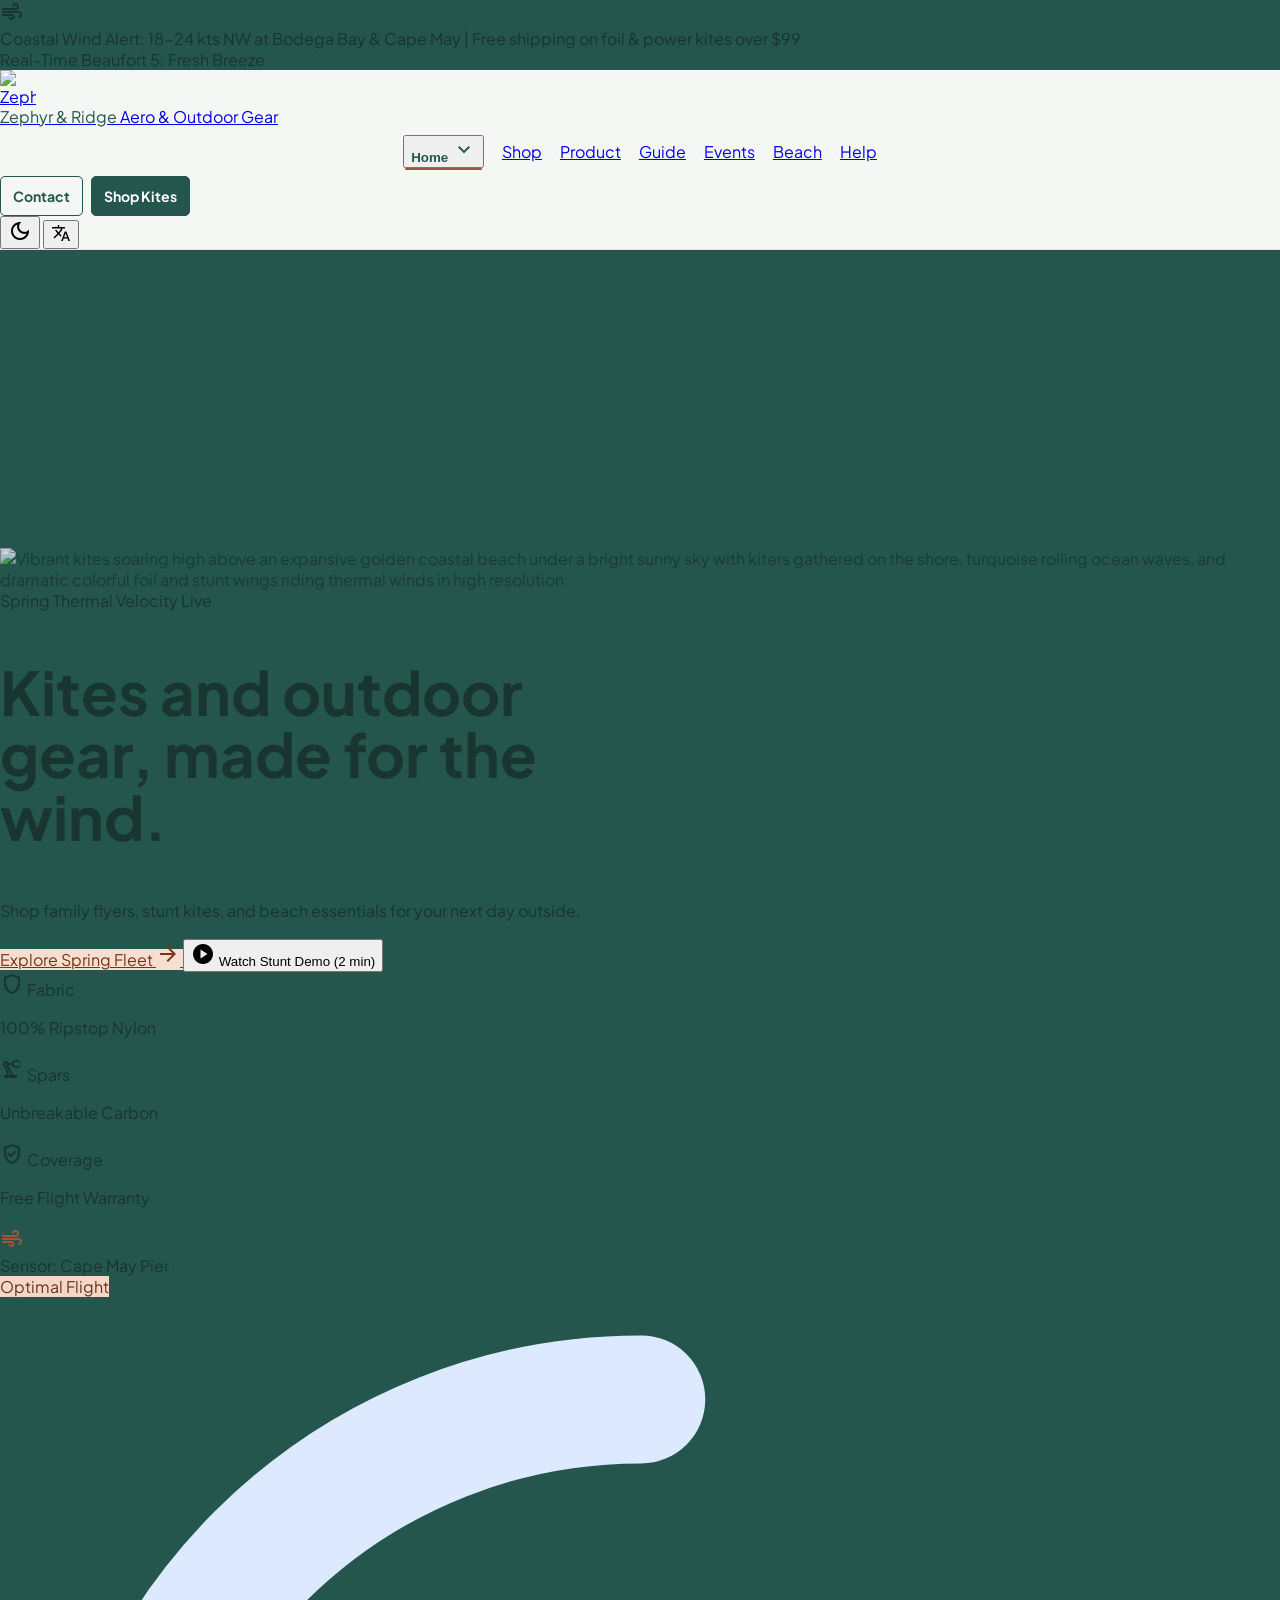
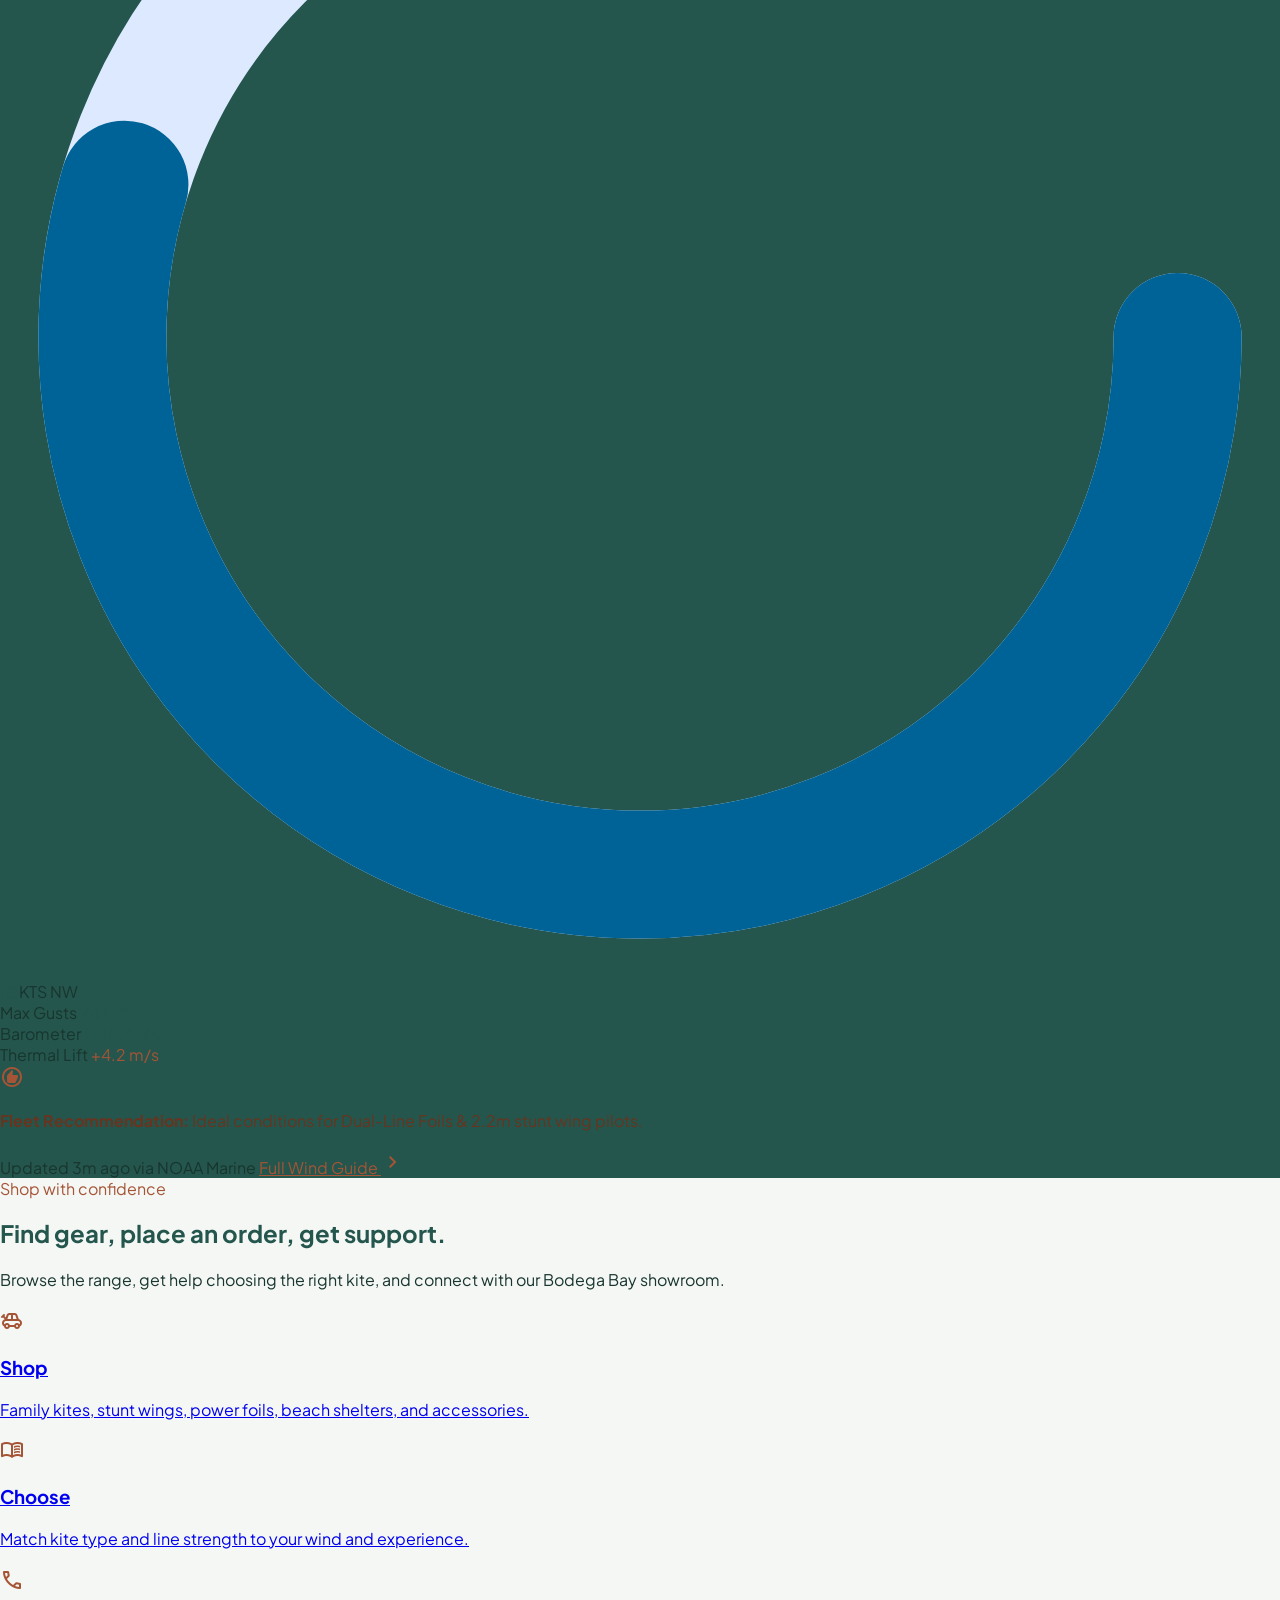
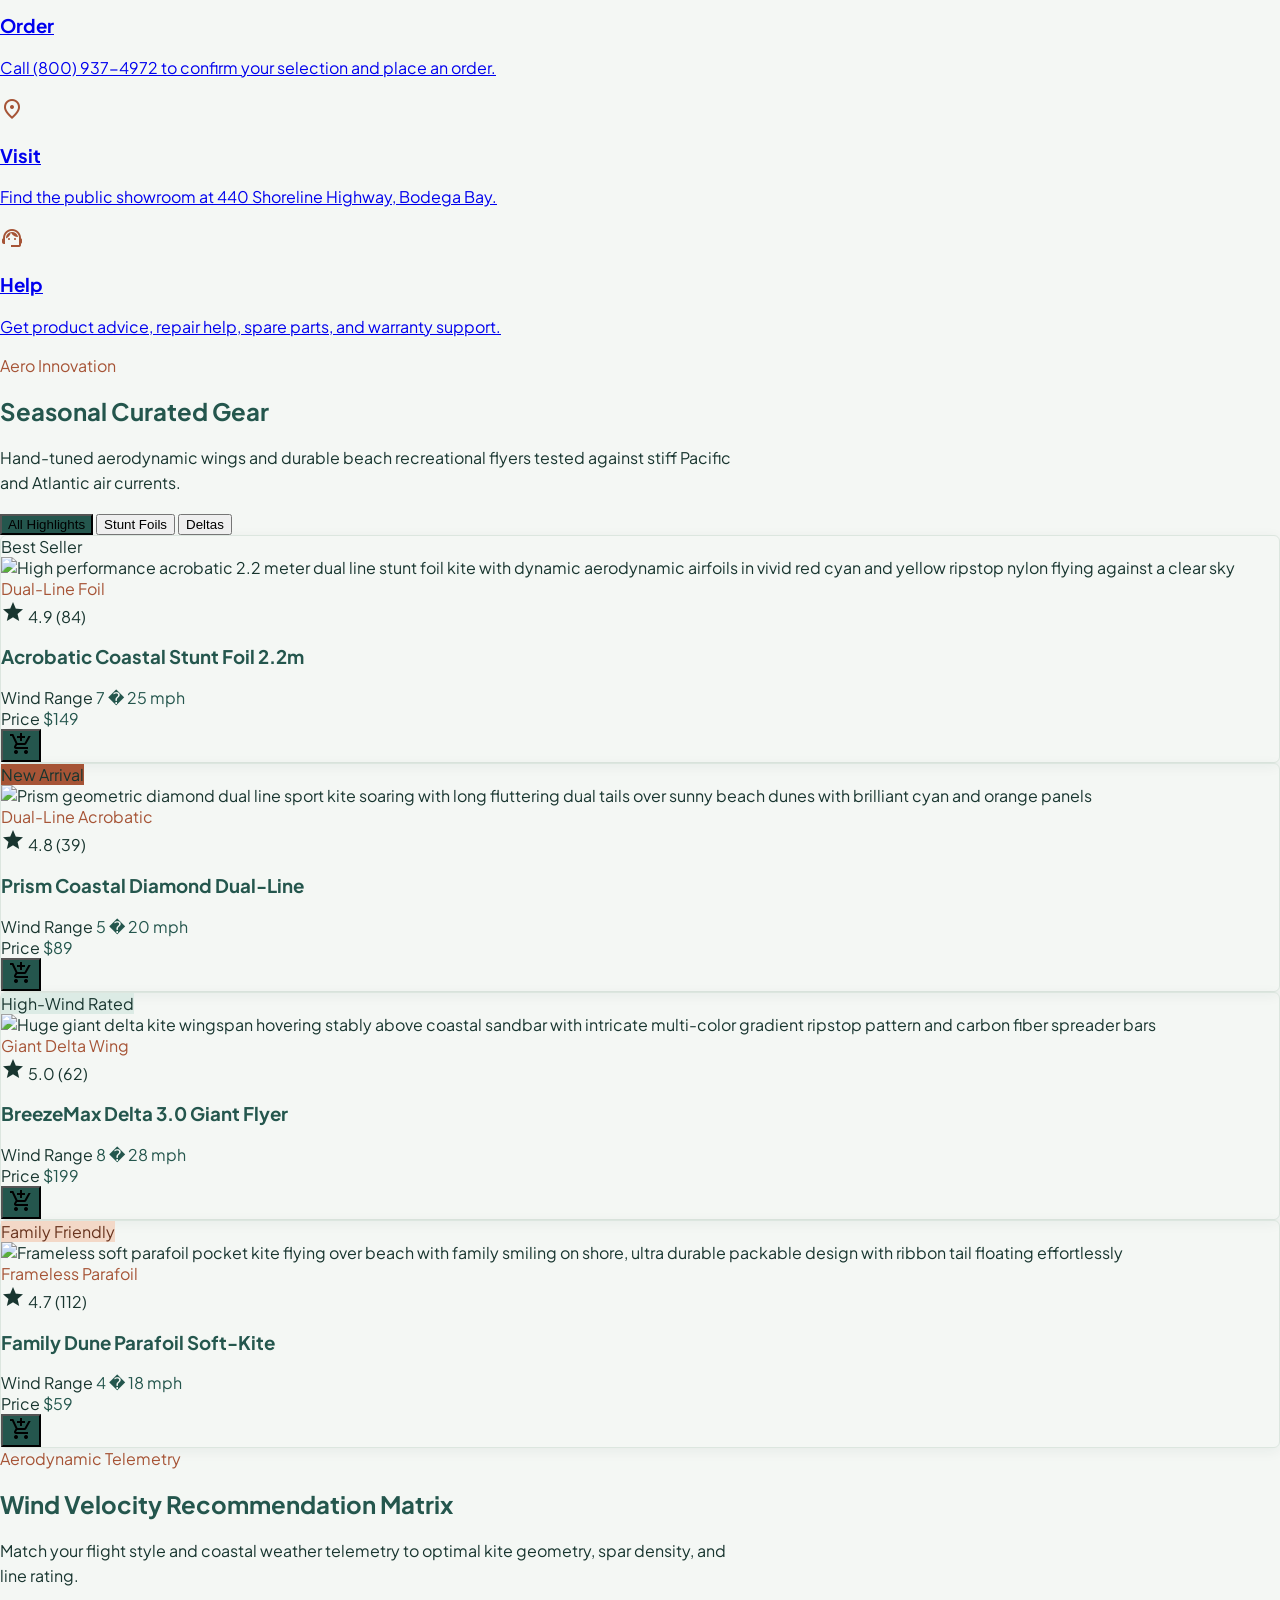
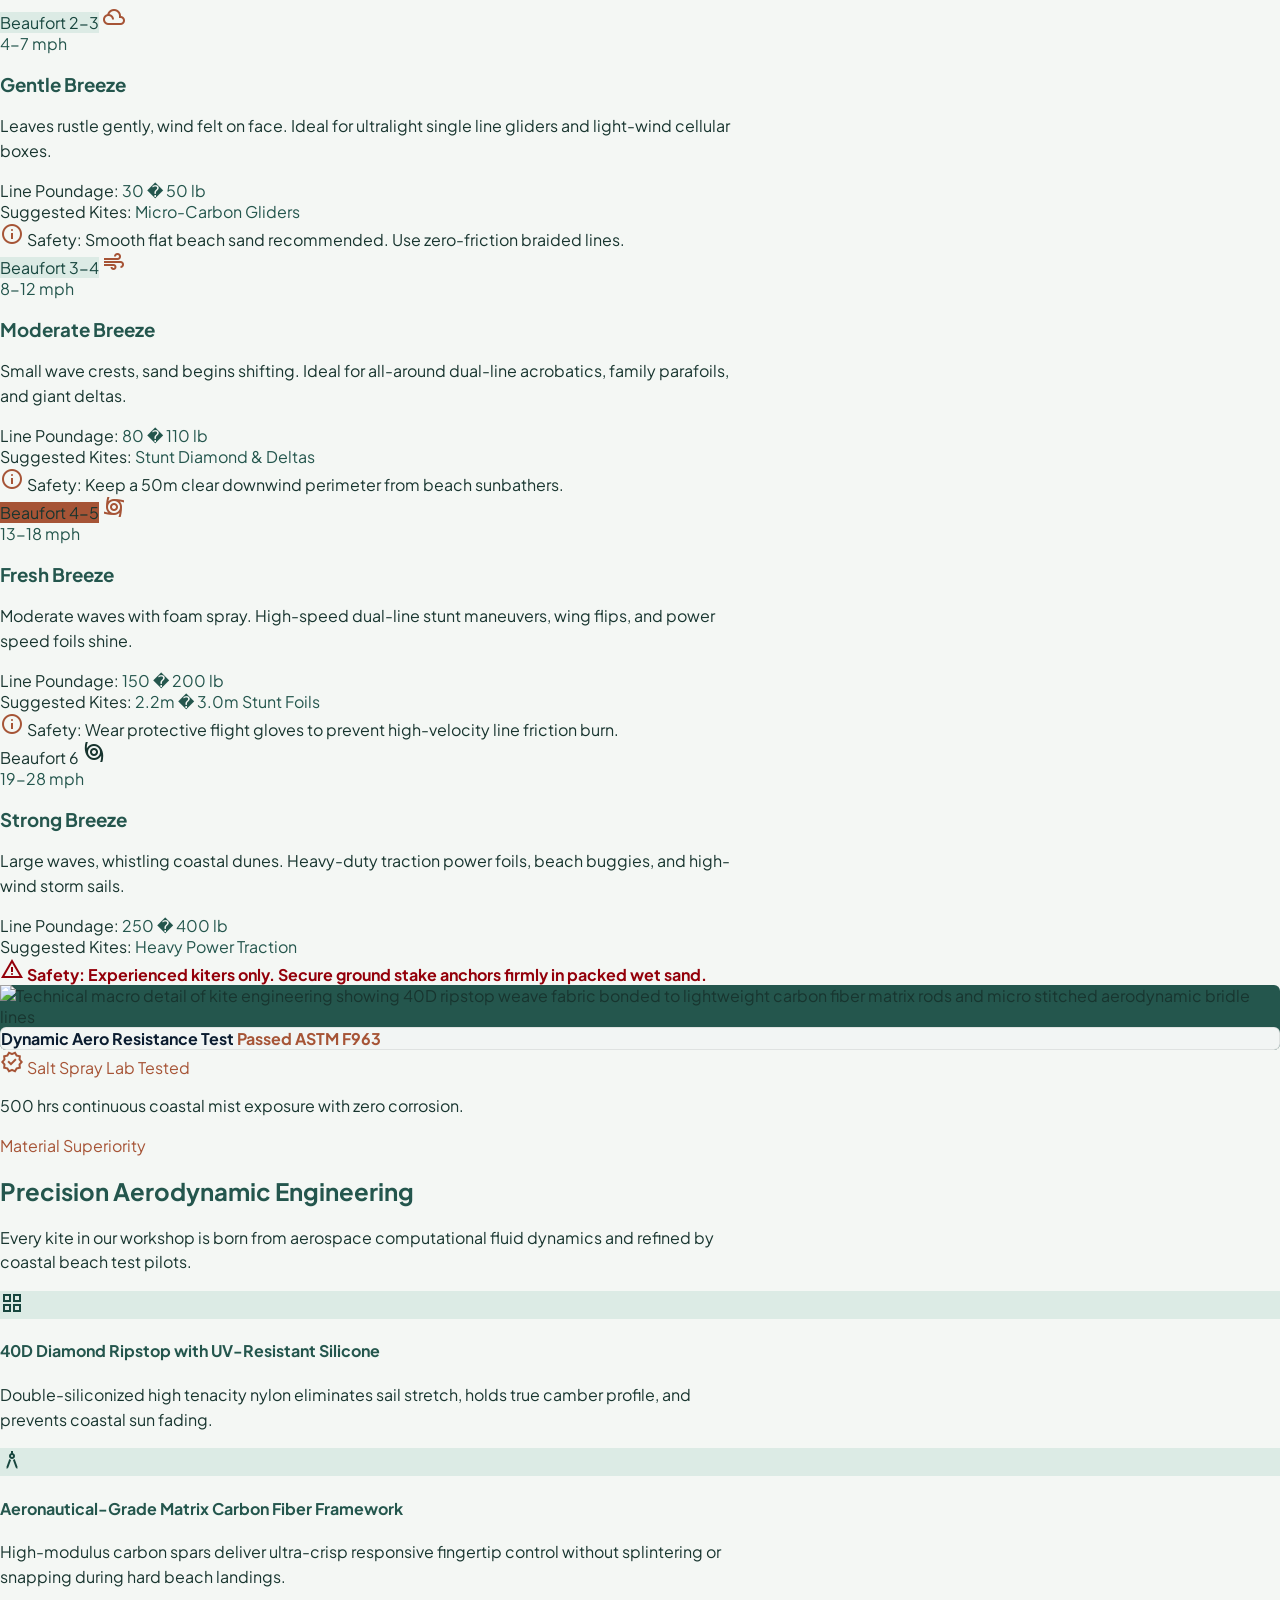
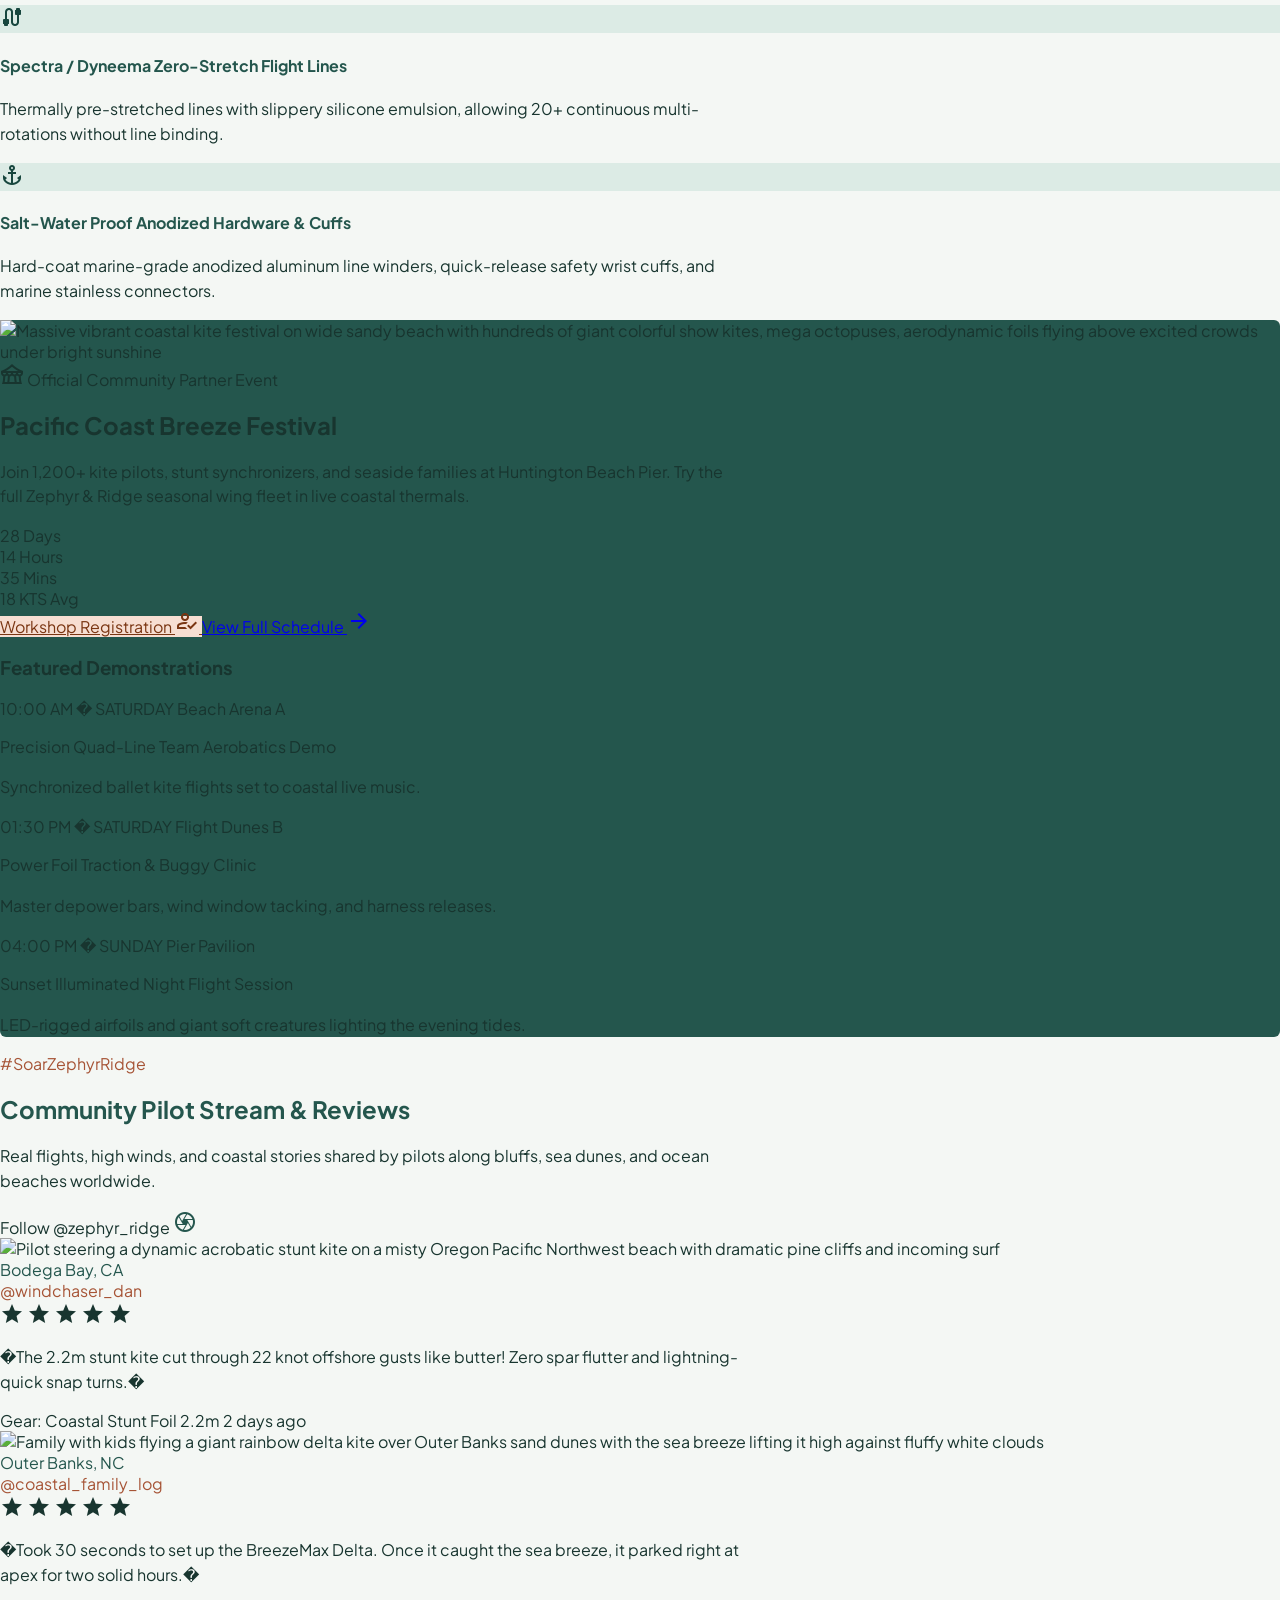
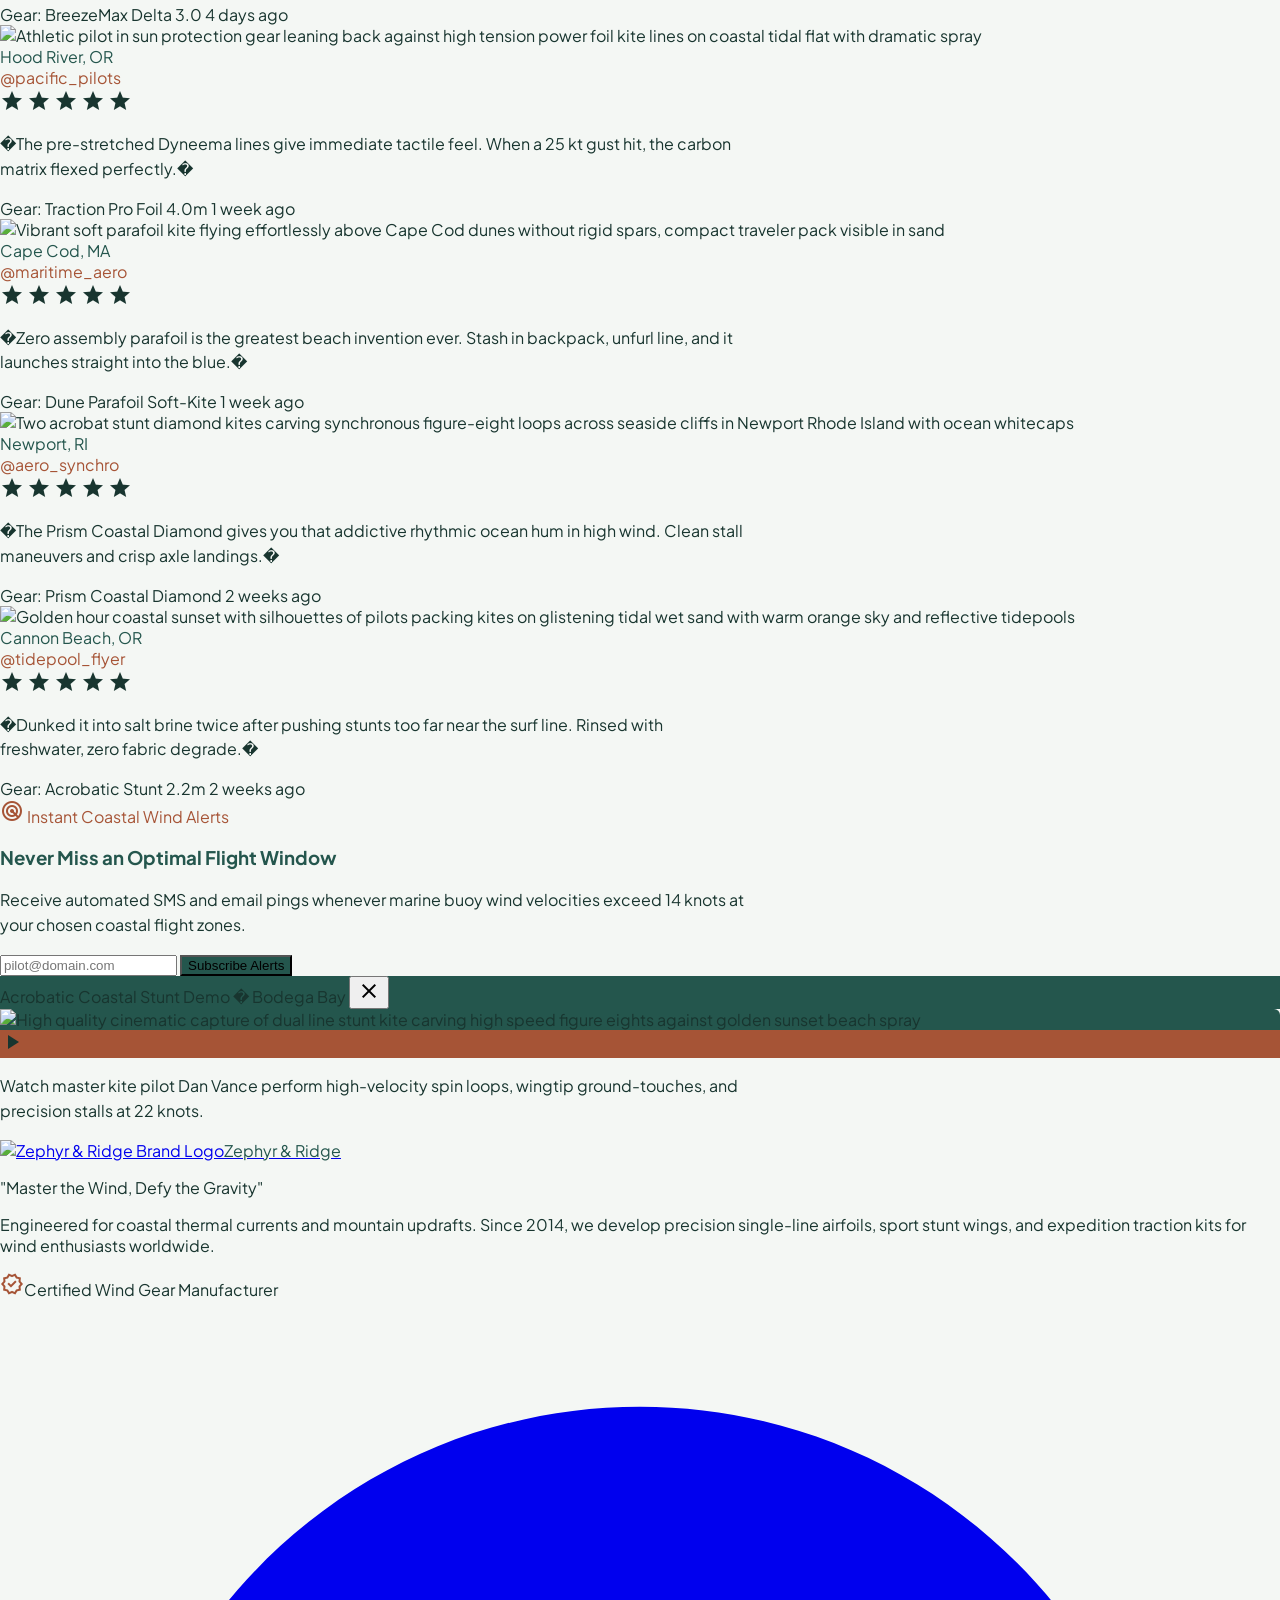
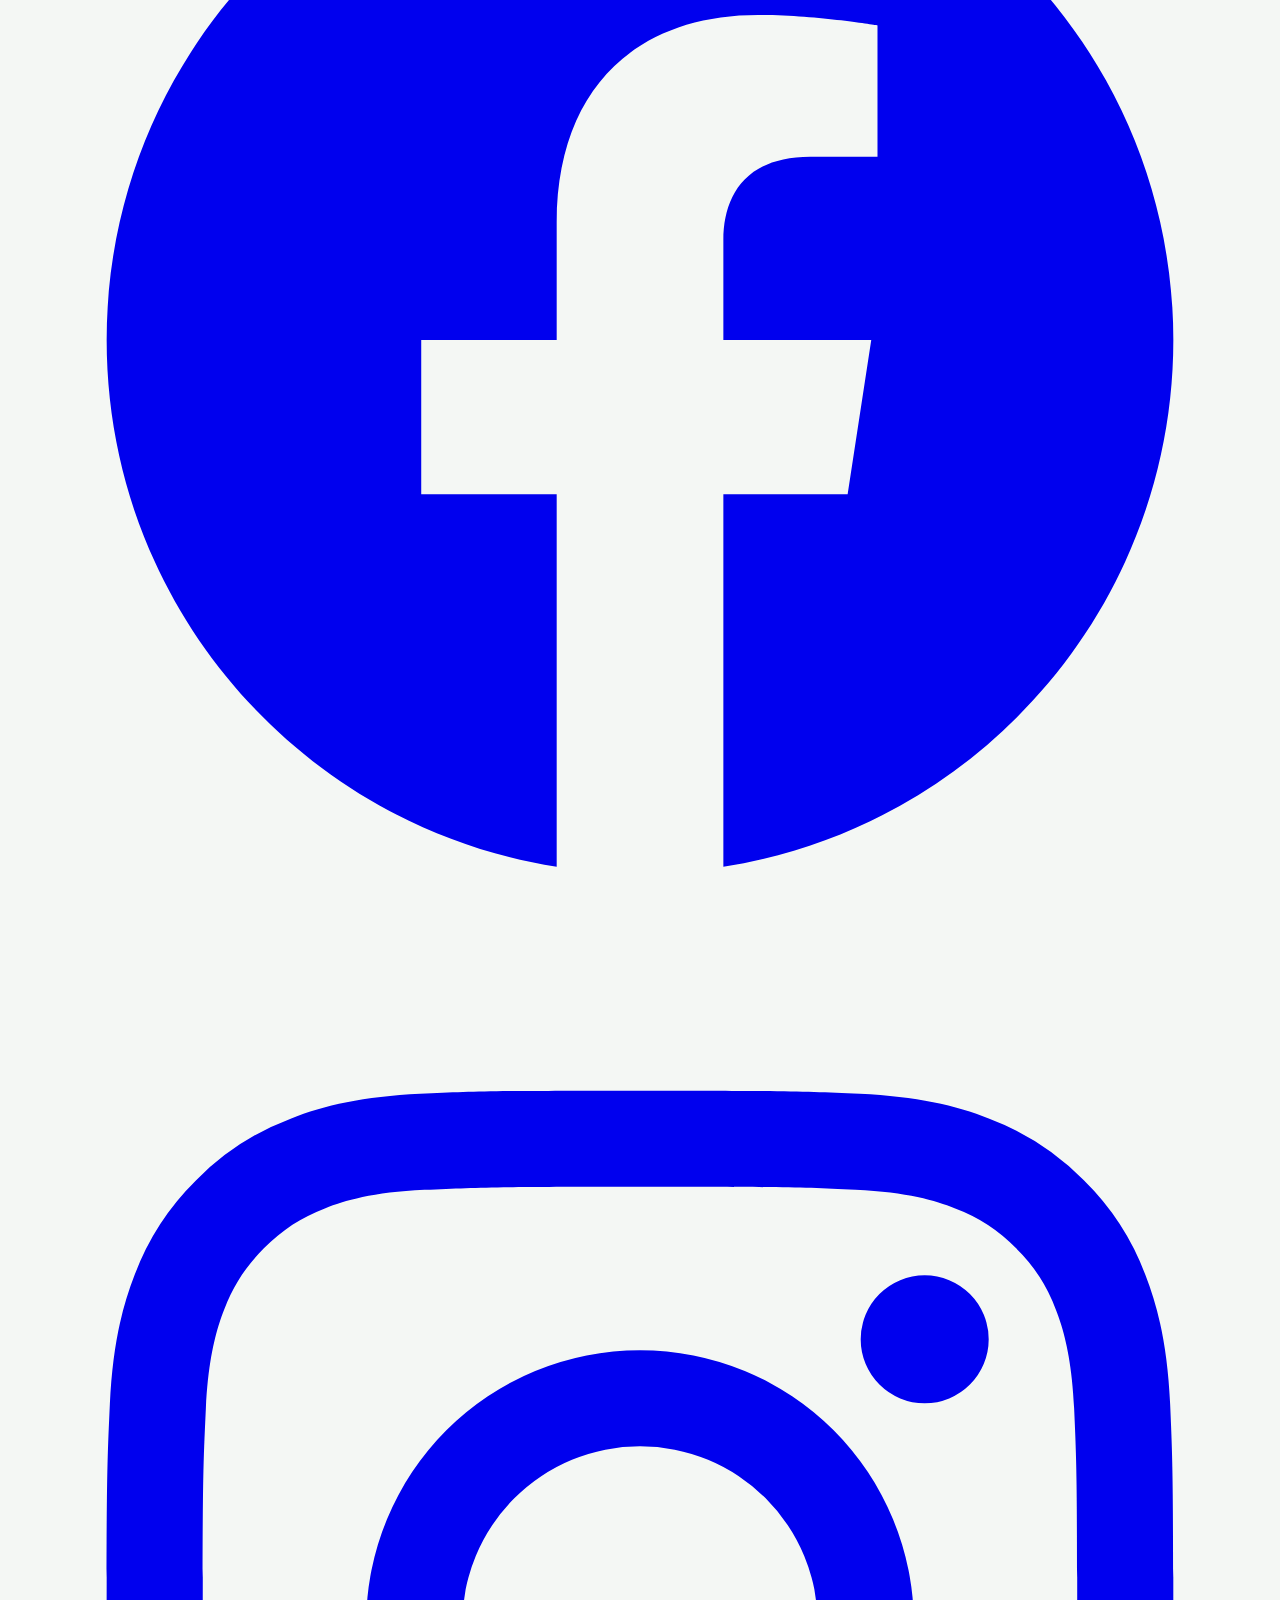
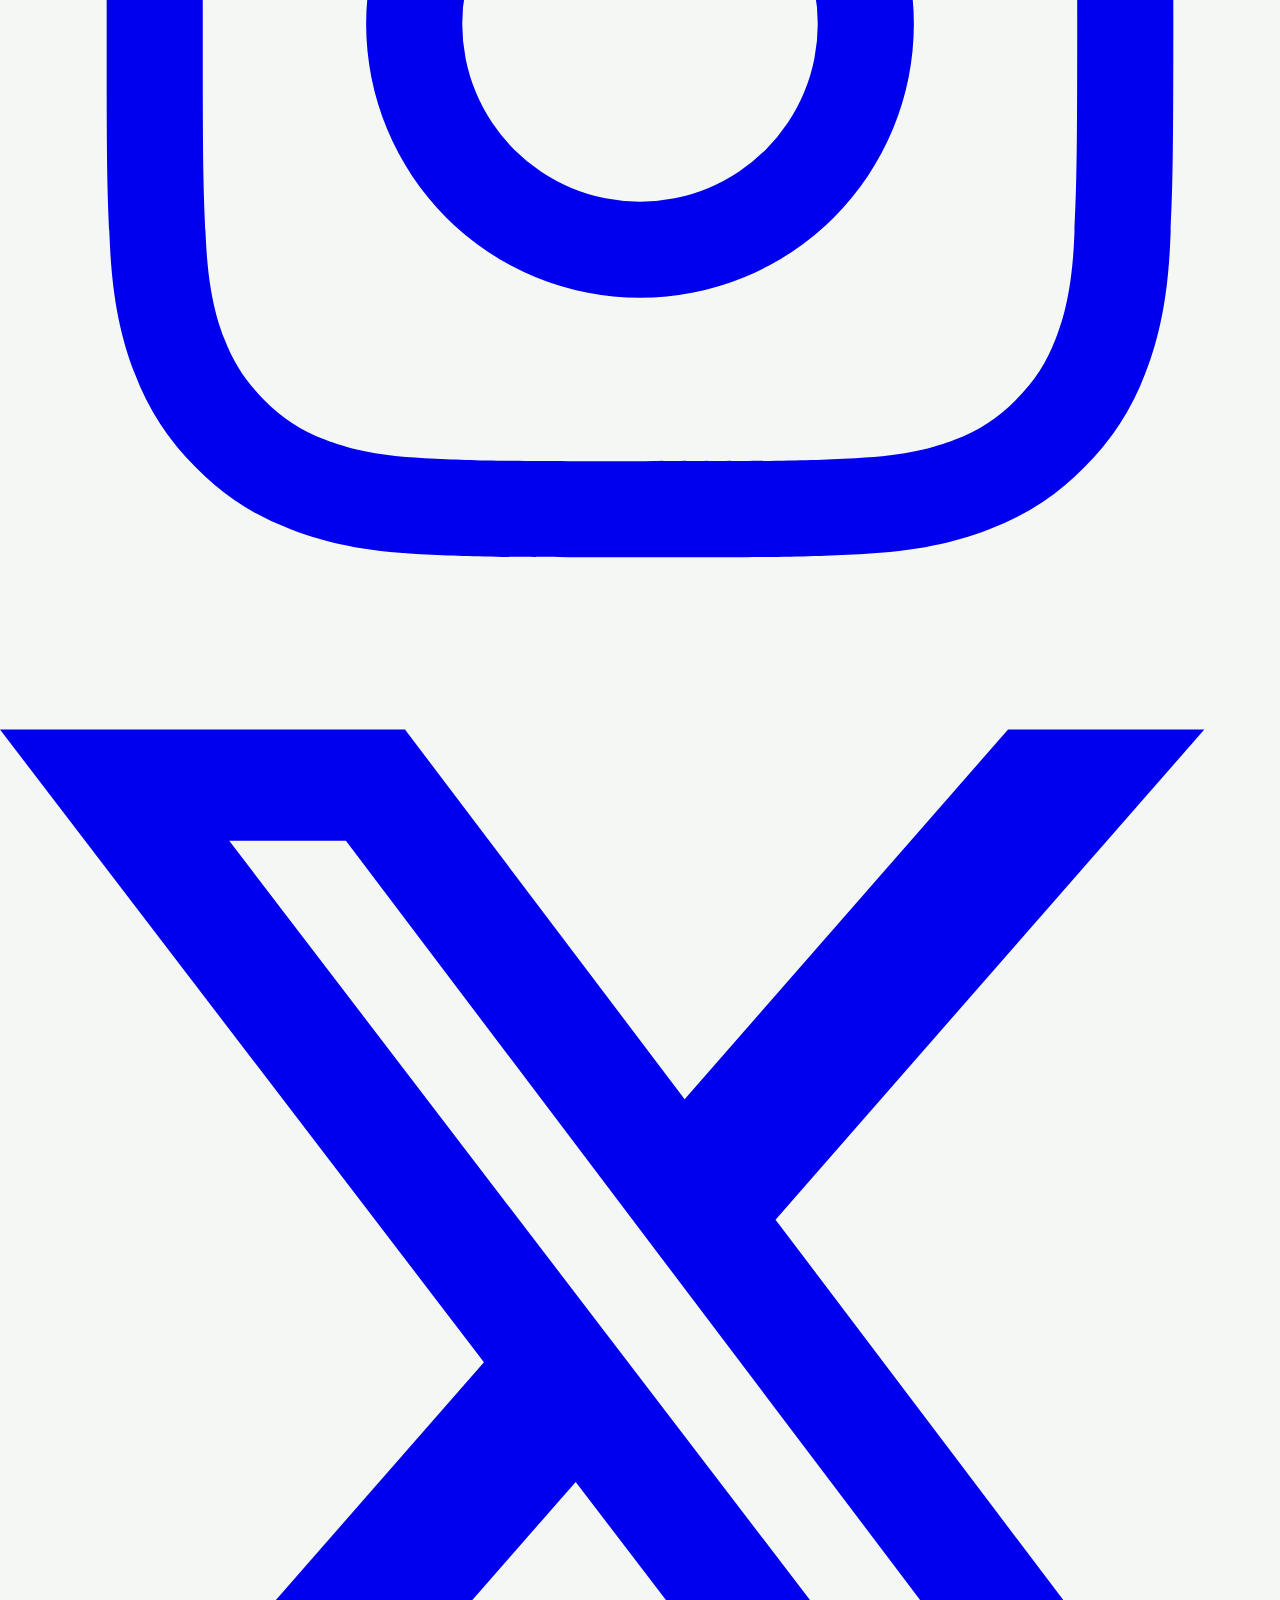
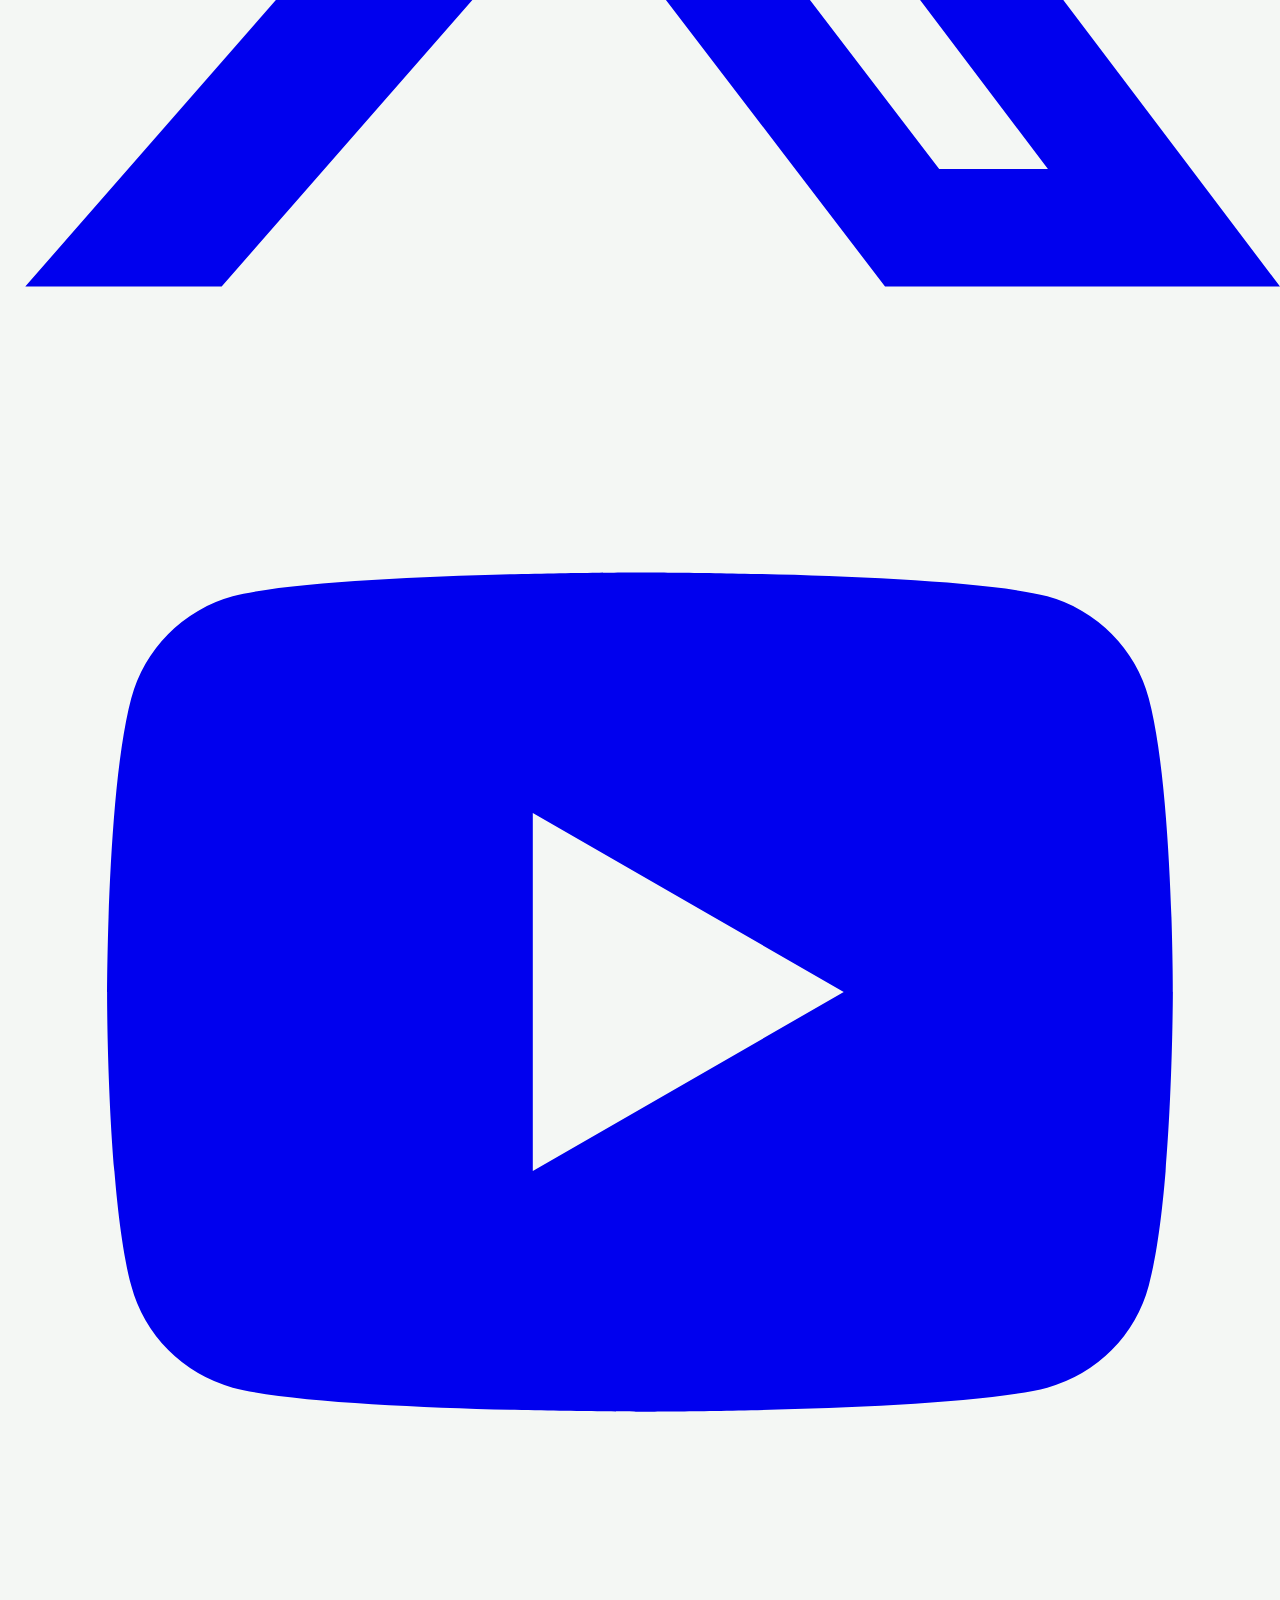
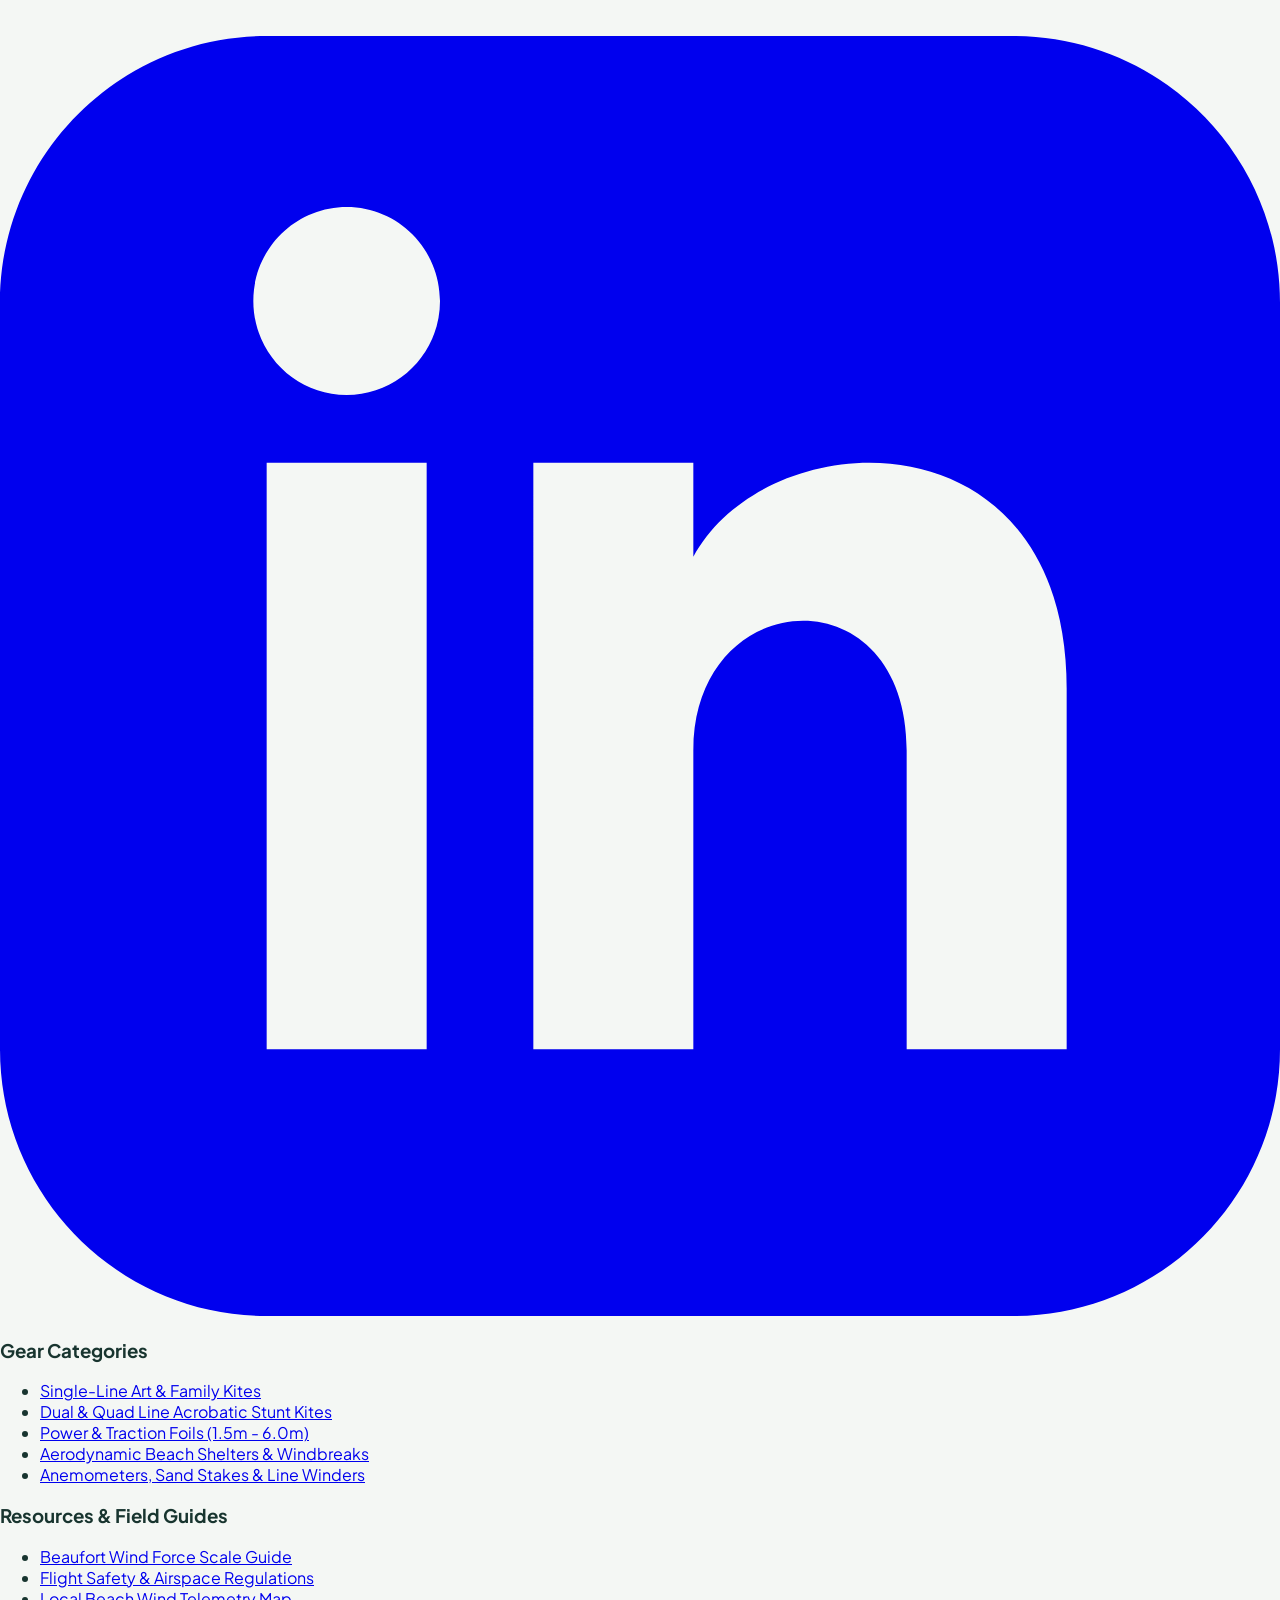
==== index.html @ 2a438ab4 "feat: complete UI enhancements, contrast fixes, brand standardization and responsive hero alignments" ====
<!DOCTYPE html>

<html dir="ltr" lang="en">

<head>
    <meta charset="utf-8" />
    <meta content="width=device-width, initial-scale=1.0" name="viewport" />
    <meta content="web_standard" name="shell-type" />
    <title>Zephyr &amp; Ridge Kite &amp; Outdoor Gear</title>
    <link rel="icon" type="image/png" href="https://lh3.googleusercontent.com/aida-public/[base64]" />

    <link href="https://fonts.googleapis.com" rel="preconnect" />
    <link crossorigin="" href="https://fonts.gstatic.com" rel="preconnect" />
    <link
        href="https://fonts.googleapis.com/css2?family=Plus+Jakarta+Sans:wght@400;500;600;700&amp;family=Space+Grotesk:wght@500;600;700&amp;display=swap"
        rel="stylesheet" />
    <link
        href="https://fonts.googleapis.com/css2?family=Material+Symbols+Outlined:opsz,wght,FILL,GRAD@20..48,100..700,0..1,-50..200"
        rel="stylesheet" />
    <link
        href="https://fonts.googleapis.com/css2?family=Material+Symbols+Outlined:wght,FILL@100..700,0..1&amp;display=swap"
        rel="stylesheet" />
    <style>
        @layer base {

            html,
            body {
                margin: 0;
                padding: 0;
            }

            body {
                overscroll-behavior: none;
            }

            main>:first-child {
                margin-top: 0 !important;
            }

            main>:last-child {
                margin-bottom: 0 !important;
            }
        }

        ::-webkit-scrollbar {
            display: none;
        }
    </style>
    <script src="https://cdn.tailwindcss.com"></script>
    <script
        id="tailwind-config">tailwind.config = { "darkMode": "class", "theme": { "extend": { "colors": { "on-tertiary-fixed-variant": "#783200", "tertiary-fixed-dim": "#ffb690", "on-error-container": "#93000a", "on-primary-fixed": "#011d35", "surface-dim": "#cbdbf5", "on-tertiary-container": "#ea6803", "surface-variant": "#d3e4fe", "on-secondary-fixed": "#001d31", "on-secondary-fixed-variant": "#004b73", "inverse-surface": "#213145", "on-primary": "#ffffff", "surface-container-highest": "#d3e4fe", "error-container": "#ffdad6", "surface-container-high": "#dce9ff", "on-surface-variant": "#43474d", "tertiary-container": "#471a00", "inverse-primary": "#b0c9e8", "on-secondary-container": "#00476e", "on-tertiary": "#ffffff", "secondary": "#006398", "surface": "#f8f9ff", "outline": "#74777e", "primary": "#001428", "on-primary-fixed-variant": "#314863", "outline-variant": "#c3c6ce", "on-error": "#ffffff", "tertiary": "#260b00", "on-tertiary-fixed": "#341100", "tertiary-fixed": "#ffdbca", "background": "#f8f9ff", "primary-fixed": "#d1e4ff", "secondary-fixed": "#cce5ff", "inverse-on-surface": "#eaf1ff", "on-background": "#0b1c30", "secondary-container": "#5bb8fe", "on-primary-container": "#7991af", "on-secondary": "#ffffff", "surface-container-lowest": "#ffffff", "on-surface": "#0b1c30", "surface-bright": "#f8f9ff", "secondary-fixed-dim": "#93ccff", "surface-container": "#e5eeff", "surface-tint": "#49607c", "surface-container-low": "#eff4ff", "error": "#ba1a1a", "primary-fixed-dim": "#b0c9e8", "primary-container": "#0f2942" }, "borderRadius": { "DEFAULT": "0.25rem", "lg": "0.5rem", "xl": "0.75rem", "full": "9999px" }, "spacing": { "margin-desktop": "3rem", "space-xs": "0.25rem", "space-lg": "1.5rem", "gutter-mobile": "1rem", "space-xl": "2.5rem", "gutter-desktop": "2rem", "gutter": "1.5rem", "margin": "1.5rem", "margin-mobile": "1rem", "space-md": "1rem", "space-sm": "0.5rem" }, "fontFamily": { "display-hero-mobile": ["Space Grotesk"], "display-hero": ["Space Grotesk"], "body-md": ["Plus Jakarta Sans"], "label-md": ["Plus Jakarta Sans"], "body-lg": ["Plus Jakarta Sans"], "label-lg": ["Plus Jakarta Sans"], "headline-lg": ["Space Grotesk"], "body-sm": ["Plus Jakarta Sans"], "headline-sm": ["Space Grotesk"], "headline-md": ["Space Grotesk"], "label-sm": ["Plus Jakarta Sans"], "headline-lg-mobile": ["Space Grotesk"] }, "fontSize": { "display-hero-mobile": ["36px", { "lineHeight": "44px", "letterSpacing": "-0.02em", "fontWeight": "700" }], "display-hero": ["56px", { "lineHeight": "64px", "letterSpacing": "-0.03em", "fontWeight": "700" }], "body-md": ["16px", { "lineHeight": "24px", "letterSpacing": "0em", "fontWeight": "400" }], "label-md": ["12px", { "lineHeight": "16px", "letterSpacing": "0.04em", "fontWeight": "600" }], "body-lg": ["18px", { "lineHeight": "28px", "letterSpacing": "-0.01em", "fontWeight": "400" }], "label-lg": ["14px", { "lineHeight": "20px", "letterSpacing": "0.02em", "fontWeight": "600" }], "headline-lg": ["40px", { "lineHeight": "48px", "letterSpacing": "-0.02em", "fontWeight": "700" }], "body-sm": ["14px", { "lineHeight": "20px", "letterSpacing": "0em", "fontWeight": "400" }], "headline-sm": ["20px", { "lineHeight": "28px", "letterSpacing": "0em", "fontWeight": "600" }], "headline-md": ["28px", { "lineHeight": "36px", "letterSpacing": "-0.01em", "fontWeight": "600" }], "label-sm": ["11px", { "lineHeight": "14px", "letterSpacing": "0.06em", "fontWeight": "700" }], "headline-lg-mobile": ["28px", { "lineHeight": "36px", "letterSpacing": "-0.01em", "fontWeight": "700" }] } } } };</script>
<link rel="stylesheet" href="assets/site-global.css?v=1790498407600">
</head>

<body class="bg-surface font-body-md text-on-surface antialiased">
                <header class="fixed top-0 inset-x-0 z-50 bg-surface/90 backdrop-blur-xl shadow-[0_1px_8px_rgba(0,0,0,0.04)]">
        <!-- Top announcement bar -->
        <div class="w-full bg-primary text-on-primary py-space-xs px-space-md">
            <div class="max-w-[1440px] mx-auto flex items-center justify-between font-label-sm text-label-sm">
                <div class="flex items-center gap-space-sm">
                    <span class="material-symbols-outlined text-base text-secondary-container">air</span>
                    <span>Coastal Wind Alert: 18-24 kts NW at Bodega Bay &amp; Cape May | Free shipping on foil &amp; power kites over $99</span>
                </div>
                <div class="hidden md:flex items-center gap-space-md font-label-md text-label-md">
                    <span class="flex items-center gap-1">
                        <span class="w-2 h-2 rounded-full bg-secondary-container animate-pulse"></span>
                        Real-Time Beaufort 5: Fresh Breeze
                    </span>
                </div>
            </div>
        </div>
        <!-- Main header row -->
        <div class="h-20 w-full px-3 lg:px-margin-desktop max-w-[1440px] mx-auto flex items-center gap-2 lg:gap-space-md" style="justify-content:space-between;">
            <!-- Logo -->
            <a class="flex items-center gap-space-sm shrink-0" data-path="coastal-winds" href="index.html">
                <img alt="Zephyr &amp; Ridge Brand Logo" class="h-8 w-auto object-contain" src="https://lh3.googleusercontent.com/aida-public/[base64]" />
                <div class="flex flex-col">
                    <span class="font-headline-sm text-headline-sm uppercase tracking-tight text-primary leading-none">Zephyr &amp; Ridge</span>
                    <span class="font-label-sm text-label-sm tracking-wider uppercase text-on-surface-variant">Aero &amp; Outdoor Gear</span>
                </div>
            </a>
            <!-- Desktop Navigation — visible on screens >= 640px via inline style (no Tailwind purge dependency) -->
            <nav id="kite-desktop-nav" style="display:none;align-items:center;gap:12px;overflow-x:auto;flex:1;min-width:0;padding:8px 0;" data-active-classes="text-on-surface font-bold">
                <!-- Home dropdown -->
                <div class="relative group shrink-0" id="home-dropdown-wrapper">
                    <button class="flex items-center gap-1 text-on-surface font-bold transition-colors py-2 whitespace-nowrap text-sm lg:text-label-lg" id="home-dropdown-btn" type="button">
                        <span>Home</span>
                        <span class="material-symbols-outlined text-base transition-transform group-hover:rotate-180">expand_more</span>
                    </button>
                    <div class="absolute start-0 top-full w-80 bg-surface-container-lowest rounded-xl shadow-[0_12px_32px_-4px_rgba(15,41,66,0.12)] p-space-sm border border-slate-200" id="home-dropdown-menu" style="display:none;z-index:100;">
                        <a aria-current='page' class="block p-space-sm rounded-lg hover:bg-surface-container-high transition-colors text-on-surface font-bold bg-surface-container-high" data-path="coastal-winds" href="index.html">
                            <div class="font-headline-sm text-label-lg text-on-surface">Home 1: Coastal Winds &amp; Highlights</div>
                            <div class="font-body-sm text-body-sm text-on-surface-variant mt-0.5">Everyday kites, family flyers &amp; seaside recreation</div>
                        </a>
                        <a  class="block p-space-sm rounded-lg hover:bg-surface-container-high transition-colors mt-space-xs" data-path="mountain-pro" href="home-2.html">
                            <div class="font-headline-sm text-label-lg text-on-surface">Home 2: Mountain &amp; Pro Performance</div>
                            <div class="font-body-sm text-body-sm text-on-surface-variant mt-0.5">Extreme stunt kites, foil traction &amp; power gear</div>
                        </a>
                    </div>
                </div>
                <a  class="text-on-surface-variant hover:text-on-surface transition-colors whitespace-nowrap shrink-0 text-sm lg:text-label-lg" data-path="products-catalog" href="products.html">Categories</a>
                <a  class="text-on-surface-variant hover:text-on-surface transition-colors whitespace-nowrap shrink-0 text-sm lg:text-label-lg" data-path="product-detail" href="product-zephyr-pro.html">Product Detail</a>
                <a  class="text-on-surface-variant hover:text-on-surface transition-colors whitespace-nowrap shrink-0 text-sm lg:text-label-lg" data-path="buying-guide" href="buying-guide.html">Buying &amp; Wind Guide</a>
                <a  class="text-on-surface-variant hover:text-on-surface transition-colors whitespace-nowrap shrink-0 text-sm lg:text-label-lg" data-path="events-festivals" href="events.html">Events &amp; Festivals</a>
                <a  class="text-on-surface-variant hover:text-on-surface transition-colors whitespace-nowrap shrink-0 text-sm lg:text-label-lg" data-path="outdoor-gear" href="beach-gear.html">Outdoor &amp; Beach Gear</a>
                <a  class="text-on-surface-variant hover:text-on-surface transition-colors whitespace-nowrap shrink-0 text-sm lg:text-label-lg" data-path="contact-support" href="contact.html">Contact &amp; Support</a>
            </nav>
            <!-- Right side buttons -->
            <div class="flex items-center gap-1 shrink-0">
                <button aria-label="Toggle color mode" class="p-2 rounded-full text-on-surface-variant hover:bg-surface-container-high hover:text-on-surface transition-colors" id="theme-toggle" type="button">
                    <span class="material-symbols-outlined text-xl" id="theme-icon">dark_mode</span>
                </button>
                <button aria-label="Toggle direction" class="p-2 rounded-full text-on-surface-variant hover:bg-surface-container-high hover:text-on-surface transition-colors" id="rtl-toggle" type="button">
                    <span class="material-symbols-outlined text-xl">language</span>
                </button>
                <!-- Hamburger — shown on mobile only via JS -->
                <button aria-expanded="false" aria-label="Toggle navigation menu" id="kite-mobile-toggle" style="display:none;" class="p-2 rounded-xl text-on-surface hover:bg-surface-container-high transition-colors" type="button">
                    <span class="material-symbols-outlined text-2xl" id="kite-mobile-icon">menu</span>
                </button>
            </div>
        </div>
        <!-- Mobile Navigation Drawer -->
        <div id="kite-mobile-menu" style="display:none;" class="w-full bg-surface-container-lowest border-t border-slate-200 px-space-md py-4 shadow-xl flex-col gap-2">
            <div class="font-label-sm uppercase tracking-wider text-on-surface-variant px-2 pt-1 pb-2">Navigation Pages</div>
            <div class="grid grid-cols-2 gap-2">
                <a class="flex items-center gap-3 p-3 rounded-xl text-on-surface font-medium transition-colors bg-surface-container-high" href="index.html">
                    <span class="material-symbols-outlined text-secondary">home</span>
                    <div><div class="font-semibold text-sm">Home 1: Coastal Winds</div><div class="text-xs text-on-surface-variant">Everyday &amp; Recreation</div></div>
                </a>
                <a class="flex items-center gap-3 p-3 rounded-xl hover:bg-surface-container-high text-on-surface font-medium transition-colors" href="home-2.html">
                    <span class="material-symbols-outlined text-secondary">paragliding</span>
                    <div><div class="font-semibold text-sm">Home 2: Mountain &amp; Pro</div><div class="text-xs text-on-surface-variant">Stunt Kites &amp; Traction</div></div>
                </a>
                <a class="flex items-center gap-3 p-3 rounded-xl hover:bg-surface-container-high text-on-surface font-medium transition-colors" href="products.html">
                    <span class="material-symbols-outlined text-secondary">category</span>
                    <div><div class="font-semibold text-sm">Categories &amp; Catalog</div><div class="text-xs text-on-surface-variant">Explore full gear lineup</div></div>
                </a>
                <a class="flex items-center gap-3 p-3 rounded-xl hover:bg-surface-container-high text-on-surface font-medium transition-colors" href="product-zephyr-pro.html">
                    <span class="material-symbols-outlined text-secondary">inventory_2</span>
                    <div><div class="font-semibold text-sm">Product Detail</div><div class="text-xs text-on-surface-variant">Zephyr Pro Stunt Kite</div></div>
                </a>
                <a class="flex items-center gap-3 p-3 rounded-xl hover:bg-surface-container-high text-on-surface font-medium transition-colors" href="buying-guide.html">
                    <span class="material-symbols-outlined text-secondary">menu_book</span>
                    <div><div class="font-semibold text-sm">Buying &amp; Wind Guide</div><div class="text-xs text-on-surface-variant">Wind speed &amp; sizing</div></div>
                </a>
                <a class="flex items-center gap-3 p-3 rounded-xl hover:bg-surface-container-high text-on-surface font-medium transition-colors" href="events.html">
                    <span class="material-symbols-outlined text-secondary">event</span>
                    <div><div class="font-semibold text-sm">Events &amp; Festivals</div><div class="text-xs text-on-surface-variant">Kite fly-ins &amp; expos</div></div>
                </a>
                <a class="flex items-center gap-3 p-3 rounded-xl hover:bg-surface-container-high text-on-surface font-medium transition-colors" href="beach-gear.html">
                    <span class="material-symbols-outlined text-secondary">beach_access</span>
                    <div><div class="font-semibold text-sm">Outdoor &amp; Beach Gear</div><div class="text-xs text-on-surface-variant">Wind socks &amp; accessories</div></div>
                </a>
                <a class="flex items-center gap-3 p-3 rounded-xl hover:bg-surface-container-high text-on-surface font-medium transition-colors" href="contact.html">
                    <span class="material-symbols-outlined text-secondary">support_agent</span>
                    <div><div class="font-semibold text-sm">Contact &amp; Support</div><div class="text-xs text-on-surface-variant">Customer service</div></div>
                </a>
            </div>
        </div>

        <script>
        (function(){
            var MOBILE_BP = 640;
            var nav = document.getElementById('kite-desktop-nav');
            var hamburger = document.getElementById('kite-mobile-toggle');
            var mobileMenu = document.getElementById('kite-mobile-menu');
            var mobileIcon = document.getElementById('kite-mobile-icon');
            var homeBtn = document.getElementById('home-dropdown-btn');
            var homeMenu = document.getElementById('home-dropdown-menu');

            function applyLayout(){
                if(window.innerWidth >= MOBILE_BP){
                    nav.style.display = 'flex';
                    hamburger.style.display = 'none';
                    mobileMenu.style.display = 'none';
                } else {
                    nav.style.display = 'none';
                    hamburger.style.display = 'flex';
                }
            }
            applyLayout();
            window.addEventListener('resize', applyLayout);

            hamburger.addEventListener('click', function(e){
                e.stopPropagation();
                var open = mobileMenu.style.display === 'flex';
                mobileMenu.style.display = open ? 'none' : 'flex';
                mobileMenu.style.flexDirection = 'column';
                mobileIcon.textContent = open ? 'menu' : 'close';
                hamburger.setAttribute('aria-expanded', String(!open));
            });

            document.addEventListener('click', function(e){
                if(!mobileMenu.contains(e.target) && !hamburger.contains(e.target)){
                    mobileMenu.style.display = 'none';
                    mobileIcon.textContent = 'menu';
                    hamburger.setAttribute('aria-expanded','false');
                }
            });

        })();
        </script>
    </header>
    <main class="w-full pt-20 bg-surface min-h-[calc(100vh-20rem)]">
        <div class="flex flex-col w-full">
            <!-- SECTION 1: HERO BANNER & LIVE WIND RADAR -->
            <section
                class="relative w-full overflow-hidden bg-primary text-on-primary -mt-20 pt-36 sm:pt-32 pb-20 lg:pt-36 lg:pb-28">
                <div class="absolute inset-0 z-0">
                    <img class="w-full h-full object-cover object-center opacity-45 mix-blend-overlay"
                        data-alt="Vibrant kites soaring high above an expansive golden coastal beach under a bright sunny sky with kiters gathered on the shore, turquoise rolling ocean waves, and dramatic colorful foil and stunt wings riding thermal winds in high resolution"
                        src="https://lh3.googleusercontent.com/aida-public/[base64]" />
                    <div class="absolute inset-0 bg-gradient-to-t from-primary via-primary/70 to-transparent"></div>
                    <div class="absolute inset-0 bg-gradient-to-r from-primary via-primary/60 to-transparent"></div>
                </div>
                <div class="relative z-10 max-w-[1440px] mx-auto px-space-md lg:px-margin-desktop">
                    <div class="grid grid-cols-1 lg:grid-cols-12 gap-gutter-desktop items-center">
                        <!-- Hero Text & CTA -->
                        <div class="lg:col-span-7 space-y-space-lg">
                            <div
                                class="inline-flex items-center gap-space-xs bg-surface-container-high/20 backdrop-blur-md px-space-sm py-1 rounded-full text-secondary-container">
                                <span class="w-2 h-2 rounded-full bg-secondary-container animate-ping"></span>
                                <span
                                    class="font-label-sm text-label-sm uppercase tracking-wider text-secondary-fixed">Spring
                                    Thermal Velocity Live</span>
                            </div>
                            <h1
                                class="font-display-hero text-headline-lg lg:text-display-hero text-on-primary tracking-tight max-w-2xl">
                                Kites and outdoor gear, made for the wind.
                            </h1>
                            <p class="font-body-lg text-body-lg text-surface-variant max-w-xl">
                                Shop family flyers, stunt kites, and beach essentials for your next day outside.
                            </p>
                            <div class="flex flex-wrap items-center gap-space-md pt-space-xs">
                                <a class="inline-flex items-center justify-center gap-space-xs bg-tertiary-fixed text-on-tertiary-fixed font-headline-sm text-label-lg px-space-xl py-3.5 rounded-lg shadow-xl hover:bg-white transition-all transform hover:-translate-y-0.5"
                                    data-path="products-catalog" href="#">
                                    <span>Explore Spring Fleet</span>
                                    <span class="material-symbols-outlined text-lg">arrow_forward</span>
                                </a>
                                <button
                                    class="inline-flex items-center justify-center gap-space-xs bg-surface-container-lowest/10 backdrop-blur-md text-on-primary font-headline-sm text-label-lg px-space-lg py-3.5 rounded-lg hover:bg-surface-container-lowest/20 transition-colors"
                                    id="open-video-btn" type="button">
                                    <span class="material-symbols-outlined text-xl text-secondary-container"
                                        style="font-variation-settings: 'FILL' 1;">play_circle</span>
                                    <span>Watch Stunt Demo (2 min)</span>
                                </button>
                            </div>
                            <!-- Metric Badges Row -->
                            <div class="pt-space-md grid grid-cols-3 gap-space-sm sm:gap-space-md max-w-lg">
                                <div class="bg-surface-container-low/10 backdrop-blur-sm p-space-sm rounded-lg">
                                    <div class="flex items-center gap-1.5 text-secondary-container">
                                        <span class="material-symbols-outlined text-sm">shield</span>
                                        <span class="font-label-sm text-label-sm uppercase tracking-wider">Fabric</span>
                                    </div>
                                    <p class="font-headline-sm text-body-sm text-on-primary mt-1">100% Ripstop Nylon</p>
                                </div>
                                <div class="bg-surface-container-low/10 backdrop-blur-sm p-space-sm rounded-lg">
                                    <div class="flex items-center gap-1.5 text-secondary-container">
                                        <span class="material-symbols-outlined text-sm">precision_manufacturing</span>
                                        <span class="font-label-sm text-label-sm uppercase tracking-wider">Spars</span>
                                    </div>
                                    <p class="font-headline-sm text-body-sm text-on-primary mt-1">Unbreakable Carbon</p>
                                </div>
                                <div class="bg-surface-container-low/10 backdrop-blur-sm p-space-sm rounded-lg">
                                    <div class="flex items-center gap-1.5 text-secondary-container">
                                        <span class="material-symbols-outlined text-sm">verified_user</span>
                                        <span
                                            class="font-label-sm text-label-sm uppercase tracking-wider">Coverage</span>
                                    </div>
                                    <p class="font-headline-sm text-body-sm text-on-primary mt-1">Free Flight Warranty
                                    </p>
                                </div>
                            </div>
                        </div>
                        <!-- Telemetry Card Overlay -->
                        <div class="lg:col-span-5">
                            <div
                                class="relative bg-surface-container-lowest/95 backdrop-blur-xl text-on-surface p-space-lg rounded-xl shadow-2xl space-y-space-md">
                                <div class="flex items-center justify-between">
                                    <div class="flex items-center gap-space-xs">
                                        <span class="material-symbols-outlined text-secondary text-2xl animate-spin"
                                            style="animation-duration: 6s;">air</span>
                                        <div>
                                            <span
                                                class="font-label-sm text-label-sm uppercase tracking-wider text-on-surface-variant block">Sensor:
                                                Cape May Pier</span>
                                            <span class="font-headline-sm text-headline-sm text-primary">Live Coastal
                                                Radar</span>
                                        </div>
                                    </div>
                                    <span
                                        class="bg-secondary-container text-on-secondary-container font-label-sm text-label-sm px-2.5 py-1 rounded-full uppercase">Optimal
                                        Flight</span>
                                </div>
                                <!-- Dial / Gauge Vector Component -->
                                <div
                                    class="bg-surface-container-low p-space-md rounded-lg flex items-center justify-between gap-space-md">
                                    <div class="relative w-28 h-28 flex items-center justify-center shrink-0">
                                        <svg class="w-full h-full -rotate-90" viewbox="0 0 100 100">
                                            <circle cx="50" cy="50" fill="none" r="42" stroke="#dce9ff"
                                                stroke-dasharray="264" stroke-dashoffset="66" stroke-linecap="round"
                                                stroke-width="10"></circle>
                                            <circle cx="50" cy="50" fill="none" r="42" stroke="#006398"
                                                stroke-dasharray="264" stroke-dashoffset="120" stroke-linecap="round"
                                                stroke-width="10"></circle>
                                        </svg>
                                        <div
                                            class="absolute inset-0 flex flex-col items-center justify-center text-center">
                                            <span
                                                class="font-headline-lg text-headline-md text-primary leading-none">18</span>
                                            <span
                                                class="font-label-sm text-[10px] tracking-wider uppercase text-on-surface-variant">KTS
                                                NW</span>
                                        </div>
                                    </div>
                                    <div class="space-y-1.5 flex-1 min-w-0">
                                        <div class="flex items-center justify-between text-body-sm">
                                            <span class="text-on-surface-variant">Max Gusts</span>
                                            <span class="font-headline-sm text-primary">24 KTS</span>
                                        </div>
                                        <div class="flex items-center justify-between text-body-sm">
                                            <span class="text-on-surface-variant">Barometer</span>
                                            <span class="font-headline-sm text-primary">1018.4 hPa</span>
                                        </div>
                                        <div class="flex items-center justify-between text-body-sm">
                                            <span class="text-on-surface-variant">Thermal Lift</span>
                                            <span class="font-headline-sm text-secondary">+4.2 m/s</span>
                                        </div>
                                    </div>
                                </div>
                                <div class="bg-secondary/10 p-space-sm rounded-lg flex items-center gap-space-sm">
                                    <span class="material-symbols-outlined text-secondary text-xl">recommend</span>
                                    <p class="font-body-sm text-body-sm text-on-secondary-container">
                                        <strong>Fleet Recommendation:</strong> Ideal conditions for Dual-Line Foils
                                        &amp; 2.2m stunt wing pilots.
                                    </p>
                                </div>
                                <div
                                    class="flex items-center justify-between pt-space-xs font-label-md text-label-md text-on-surface-variant">
                                    <span>Updated 3m ago via NOAA Marine</span>
                                    <a class="text-secondary hover:underline flex items-center gap-0.5"
                                        data-path="buying-guide" href="#">
                                        Full Wind Guide <span
                                            class="material-symbols-outlined text-sm">chevron_right</span>
                                    </a>
                                </div>
                            </div>
                        </div>
                    </div>
                </div>
            </section>
            <section class="w-full border-b border-surface-container-high bg-surface-container-low px-space-md py-space-xl lg:px-margin-desktop" aria-labelledby="shop-path-heading">
                <div class="max-w-[1440px] mx-auto">
                    <div class="mb-space-lg max-w-2xl">
                        <span class="font-label-sm text-label-sm uppercase tracking-wider text-secondary font-bold">Shop with confidence</span>
                        <h2 class="font-headline-lg text-headline-md lg:text-headline-lg text-primary" id="shop-path-heading">Find gear, place an order, get support.</h2>
                        <p class="font-body-md text-body-md text-on-surface-variant">Browse the range, get help choosing the right kite, and connect with our Bodega Bay showroom.</p>
                    </div>
                    <div class="grid grid-cols-1 gap-space-md sm:grid-cols-2 lg:grid-cols-5">
                        <a class="border-t-2 border-primary pt-space-sm text-on-surface hover:text-primary" href="products.html">
                            <span class="material-symbols-outlined text-secondary">toys</span>
                            <h3 class="font-headline-sm text-headline-sm">Shop</h3>
                            <p class="font-body-sm text-body-sm text-on-surface-variant">Family kites, stunt wings, power foils, beach shelters, and accessories.</p>
                        </a>
                        <a class="border-t-2 border-primary pt-space-sm text-on-surface hover:text-primary" href="buying-guide.html">
                            <span class="material-symbols-outlined text-secondary">menu_book</span>
                            <h3 class="font-headline-sm text-headline-sm">Choose</h3>
                            <p class="font-body-sm text-body-sm text-on-surface-variant">Match kite type and line strength to your wind and experience.</p>
                        </a>
                        <a class="border-t-2 border-primary pt-space-sm text-on-surface hover:text-primary" href="products.html#ordering">
                            <span class="material-symbols-outlined text-secondary">call</span>
                            <h3 class="font-headline-sm text-headline-sm">Order</h3>
                            <p class="font-body-sm text-body-sm text-on-surface-variant">Call (800) 937-4972 to confirm your selection and place an order.</p>
                        </a>
                        <a class="border-t-2 border-primary pt-space-sm text-on-surface hover:text-primary" href="contact.html#store-location">
                            <span class="material-symbols-outlined text-secondary">location_on</span>
                            <h3 class="font-headline-sm text-headline-sm">Visit</h3>
                            <p class="font-body-sm text-body-sm text-on-surface-variant">Find the public showroom at 440 Shoreline Highway, Bodega Bay.</p>
                        </a>
                        <a class="border-t-2 border-primary pt-space-sm text-on-surface hover:text-primary" href="contact.html">
                            <span class="material-symbols-outlined text-secondary">support_agent</span>
                            <h3 class="font-headline-sm text-headline-sm">Help</h3>
                            <p class="font-body-sm text-body-sm text-on-surface-variant">Get product advice, repair help, spare parts, and warranty support.</p>
                        </a>
                    </div>
                </div>
            </section>
            <!-- SECTION 2: SEASONAL CURATED GEAR COLLECTIONS -->
            <section class="w-full py-space-lg bg-surface">
                <div class="max-w-[1440px] mx-auto px-space-md lg:px-margin-desktop">
                    <div class="flex flex-col md:flex-row md:items-end justify-between gap-space-md mb-space-lg">
                        <div class="space-y-space-xs">
                            <span
                                class="font-label-sm text-label-sm tracking-wider uppercase text-secondary font-bold">Aero
                                Innovation</span>
                            <h2
                                class="font-headline-lg text-headline-md lg:text-headline-lg text-primary tracking-tight">
                                Seasonal Curated Gear</h2>
                            <p class="font-body-md text-body-md text-on-surface-variant max-w-xl">
                                Hand-tuned aerodynamic wings and durable beach recreational flyers tested against stiff
                                Pacific and Atlantic air currents.
                            </p>
                        </div>
                        <div class="flex items-center gap-space-xs">
                            <button
                                class="px-space-md py-1.5 rounded-full bg-primary text-on-primary font-label-sm text-label-sm"
                                type="button">All Highlights</button>
                            <button
                                class="px-space-md py-1.5 rounded-full bg-surface-container-high text-on-surface-variant hover:text-on-surface font-label-sm text-label-sm transition-colors"
                                type="button">Stunt Foils</button>
                            <button
                                class="px-space-md py-1.5 rounded-full bg-surface-container-high text-on-surface-variant hover:text-on-surface font-label-sm text-label-sm transition-colors"
                                type="button">Deltas</button>
                        </div>
                    </div>
                    <!-- 4 Card Grid -->
                    <div class="grid grid-cols-1 sm:grid-cols-2 lg:grid-cols-4 gap-gutter-desktop">
                        <!-- Card 1 -->
                        <div
                            class="group bg-surface-container-lowest rounded-xl p-space-md shadow-md hover:shadow-xl transition-all duration-300 flex flex-col justify-between">
                            <div class="space-y-space-sm">
                                <div
                                    class="relative w-full aspect-square rounded-lg overflow-hidden bg-surface-container-low">
                                    <span
                                        class="absolute top-2 start-2 z-10 bg-on-tertiary-container text-on-tertiary font-label-sm text-label-sm px-2.5 py-1 rounded-full uppercase">Best
                                        Seller</span>
                                    <img class="w-full h-full object-cover group-hover:scale-105 transition-transform duration-500"
                                        data-alt="High performance acrobatic 2.2 meter dual line stunt foil kite with dynamic aerodynamic airfoils in vivid red cyan and yellow ripstop nylon flying against a clear sky"
                                        src="https://lh3.googleusercontent.com/aida-public/[base64]" />
                                </div>
                                <div class="space-y-1">
                                    <div class="flex items-center justify-between">
                                        <span
                                            class="font-label-sm text-label-sm text-secondary uppercase font-semibold">Dual-Line
                                            Foil</span>
                                        <div class="flex items-center text-amber-500 text-xs">
                                            <span class="material-symbols-outlined text-sm"
                                                style="font-variation-settings: 'FILL' 1;">star</span>
                                            <span class="font-label-sm text-label-sm text-on-surface ms-1 font-bold">4.9
                                                (84)</span>
                                        </div>
                                    </div>
                                    <h3
                                        class="font-headline-sm text-headline-sm text-primary group-hover:text-secondary transition-colors">
                                        Acrobatic Coastal Stunt Foil 2.2m
                                    </h3>
                                </div>
                                <!-- Wind Range Indicator Bar -->
                                <div class="bg-surface-container-low p-2 rounded-lg space-y-1">
                                    <div
                                        class="flex justify-between font-label-sm text-label-sm text-on-surface-variant">
                                        <span>Wind Range</span>
                                        <span class="text-primary font-bold">7 � 25 mph</span>
                                    </div>
                                    <div class="w-full h-2 bg-surface-container rounded-full overflow-hidden flex">
                                        <div class="w-[20%] bg-transparent"></div>
                                        <div class="w-[60%] bg-secondary rounded-full"></div>
                                        <div class="w-[20%] bg-transparent"></div>
                                    </div>
                                </div>
                            </div>
                            <div class="mt-space-md pt-space-sm flex items-center justify-between">
                                <div>
                                    <span
                                        class="font-label-sm text-label-sm text-on-surface-variant block leading-none">Price</span>
                                    <span class="font-headline-md text-headline-md text-primary font-bold">$149</span>
                                </div>
                                <button
                                    class="p-2.5 bg-primary hover:bg-secondary text-on-primary rounded-lg transition-colors shadow-sm"
                                    type="button">
                                    <span class="material-symbols-outlined text-lg">add_shopping_cart</span>
                                </button>
                            </div>
                        </div>
                        <!-- Card 2 -->
                        <div
                            class="group bg-surface-container-lowest rounded-xl p-space-md shadow-md hover:shadow-xl transition-all duration-300 flex flex-col justify-between">
                            <div class="space-y-space-sm">
                                <div
                                    class="relative w-full aspect-square rounded-lg overflow-hidden bg-surface-container-low">
                                    <span
                                        class="absolute top-2 start-2 z-10 bg-secondary text-on-secondary font-label-sm text-label-sm px-2.5 py-1 rounded-full uppercase">New
                                        Arrival</span>
                                    <img class="w-full h-full object-cover group-hover:scale-105 transition-transform duration-500"
                                        data-alt="Prism geometric diamond dual line sport kite soaring with long fluttering dual tails over sunny beach dunes with brilliant cyan and orange panels"
                                        src="https://lh3.googleusercontent.com/aida-public/[base64]" />
                                </div>
                                <div class="space-y-1">
                                    <div class="flex items-center justify-between">
                                        <span
                                            class="font-label-sm text-label-sm text-secondary uppercase font-semibold">Dual-Line
                                            Acrobatic</span>
                                        <div class="flex items-center text-amber-500 text-xs">
                                            <span class="material-symbols-outlined text-sm"
                                                style="font-variation-settings: 'FILL' 1;">star</span>
                                            <span class="font-label-sm text-label-sm text-on-surface ms-1 font-bold">4.8
                                                (39)</span>
                                        </div>
                                    </div>
                                    <h3
                                        class="font-headline-sm text-headline-sm text-primary group-hover:text-secondary transition-colors">
                                        Prism Coastal Diamond Dual-Line
                                    </h3>
                                </div>
                                <!-- Wind Range Indicator Bar -->
                                <div class="bg-surface-container-low p-2 rounded-lg space-y-1">
                                    <div
                                        class="flex justify-between font-label-sm text-label-sm text-on-surface-variant">
                                        <span>Wind Range</span>
                                        <span class="text-primary font-bold">5 � 20 mph</span>
                                    </div>
                                    <div class="w-full h-2 bg-surface-container rounded-full overflow-hidden flex">
                                        <div class="w-[15%] bg-transparent"></div>
                                        <div class="w-[50%] bg-secondary-container rounded-full"></div>
                                        <div class="w-[35%] bg-transparent"></div>
                                    </div>
                                </div>
                            </div>
                            <div class="mt-space-md pt-space-sm flex items-center justify-between">
                                <div>
                                    <span
                                        class="font-label-sm text-label-sm text-on-surface-variant block leading-none">Price</span>
                                    <span class="font-headline-md text-headline-md text-primary font-bold">$89</span>
                                </div>
                                <button
                                    class="p-2.5 bg-primary hover:bg-secondary text-on-primary rounded-lg transition-colors shadow-sm"
                                    type="button">
                                    <span class="material-symbols-outlined text-lg">add_shopping_cart</span>
                                </button>
                            </div>
                        </div>
                        <!-- Card 3 -->
                        <div
                            class="group bg-surface-container-lowest rounded-xl p-space-md shadow-md hover:shadow-xl transition-all duration-300 flex flex-col justify-between">
                            <div class="space-y-space-sm">
                                <div
                                    class="relative w-full aspect-square rounded-lg overflow-hidden bg-surface-container-low">
                                    <span
                                        class="absolute top-2 start-2 z-10 bg-primary-container text-surface-container font-label-sm text-label-sm px-2.5 py-1 rounded-full uppercase">High-Wind
                                        Rated</span>
                                    <img class="w-full h-full object-cover group-hover:scale-105 transition-transform duration-500"
                                        data-alt="Huge giant delta kite wingspan hovering stably above coastal sandbar with intricate multi-color gradient ripstop pattern and carbon fiber spreader bars"
                                        src="https://lh3.googleusercontent.com/aida-public/[base64]" />
                                </div>
                                <div class="space-y-1">
                                    <div class="flex items-center justify-between">
                                        <span
                                            class="font-label-sm text-label-sm text-secondary uppercase font-semibold">Giant
                                            Delta Wing</span>
                                        <div class="flex items-center text-amber-500 text-xs">
                                            <span class="material-symbols-outlined text-sm"
                                                style="font-variation-settings: 'FILL' 1;">star</span>
                                            <span class="font-label-sm text-label-sm text-on-surface ms-1 font-bold">5.0
                                                (62)</span>
                                        </div>
                                    </div>
                                    <h3
                                        class="font-headline-sm text-headline-sm text-primary group-hover:text-secondary transition-colors">
                                        BreezeMax Delta 3.0 Giant Flyer
                                    </h3>
                                </div>
                                <!-- Wind Range Indicator Bar -->
                                <div class="bg-surface-container-low p-2 rounded-lg space-y-1">
                                    <div
                                        class="flex justify-between font-label-sm text-label-sm text-on-surface-variant">
                                        <span>Wind Range</span>
                                        <span class="text-primary font-bold">8 � 28 mph</span>
                                    </div>
                                    <div class="w-full h-2 bg-surface-container rounded-full overflow-hidden flex">
                                        <div class="w-[25%] bg-transparent"></div>
                                        <div class="w-[65%] bg-secondary rounded-full"></div>
                                        <div class="w-[10%] bg-transparent"></div>
                                    </div>
                                </div>
                            </div>
                            <div class="mt-space-md pt-space-sm flex items-center justify-between">
                                <div>
                                    <span
                                        class="font-label-sm text-label-sm text-on-surface-variant block leading-none">Price</span>
                                    <span class="font-headline-md text-headline-md text-primary font-bold">$199</span>
                                </div>
                                <button
                                    class="p-2.5 bg-primary hover:bg-secondary text-on-primary rounded-lg transition-colors shadow-sm"
                                    type="button">
                                    <span class="material-symbols-outlined text-lg">add_shopping_cart</span>
                                </button>
                            </div>
                        </div>
                        <!-- Card 4 -->
                        <div
                            class="group bg-surface-container-lowest rounded-xl p-space-md shadow-md hover:shadow-xl transition-all duration-300 flex flex-col justify-between">
                            <div class="space-y-space-sm">
                                <div
                                    class="relative w-full aspect-square rounded-lg overflow-hidden bg-surface-container-low">
                                    <span
                                        class="absolute top-2 start-2 z-10 bg-secondary-container text-on-secondary-container font-label-sm text-label-sm px-2.5 py-1 rounded-full uppercase">Family
                                        Friendly</span>
                                    <img class="w-full h-full object-cover group-hover:scale-105 transition-transform duration-500"
                                        data-alt="Frameless soft parafoil pocket kite flying over beach with family smiling on shore, ultra durable packable design with ribbon tail floating effortlessly"
                                        src="https://lh3.googleusercontent.com/aida-public/[base64]" />
                                </div>
                                <div class="space-y-1">
                                    <div class="flex items-center justify-between">
                                        <span
                                            class="font-label-sm text-label-sm text-secondary uppercase font-semibold">Frameless
                                            Parafoil</span>
                                        <div class="flex items-center text-amber-500 text-xs">
                                            <span class="material-symbols-outlined text-sm"
                                                style="font-variation-settings: 'FILL' 1;">star</span>
                                            <span class="font-label-sm text-label-sm text-on-surface ms-1 font-bold">4.7
                                                (112)</span>
                                        </div>
                                    </div>
                                    <h3
                                        class="font-headline-sm text-headline-sm text-primary group-hover:text-secondary transition-colors">
                                        Family Dune Parafoil Soft-Kite
                                    </h3>
                                </div>
                                <!-- Wind Range Indicator Bar -->
                                <div class="bg-surface-container-low p-2 rounded-lg space-y-1">
                                    <div
                                        class="flex justify-between font-label-sm text-label-sm text-on-surface-variant">
                                        <span>Wind Range</span>
                                        <span class="text-primary font-bold">4 � 18 mph</span>
                                    </div>
                                    <div class="w-full h-2 bg-surface-container rounded-full overflow-hidden flex">
                                        <div class="w-[10%] bg-transparent"></div>
                                        <div class="w-[45%] bg-secondary-fixed-dim rounded-full"></div>
                                        <div class="w-[45%] bg-transparent"></div>
                                    </div>
                                </div>
                            </div>
                            <div class="mt-space-md pt-space-sm flex items-center justify-between">
                                <div>
                                    <span
                                        class="font-label-sm text-label-sm text-on-surface-variant block leading-none">Price</span>
                                    <span class="font-headline-md text-headline-md text-primary font-bold">$59</span>
                                </div>
                                <button
                                    class="p-2.5 bg-primary hover:bg-secondary text-on-primary rounded-lg transition-colors shadow-sm"
                                    type="button">
                                    <span class="material-symbols-outlined text-lg">add_shopping_cart</span>
                                </button>
                            </div>
                        </div>
                    </div>
                </div>
            </section>
            <!-- SECTION 3: WIND VELOCITY RECOMMENDATION MATRIX -->
            <section class="w-full py-space-lg bg-surface-container-low">
                <div class="max-w-[1440px] mx-auto px-space-md lg:px-margin-desktop">
                    <div class="text-center max-w-2xl mx-auto space-y-space-xs mb-space-xl">
                        <span
                            class="font-label-sm text-label-sm uppercase tracking-wider text-secondary font-bold">Aerodynamic
                            Telemetry</span>
                        <h2 class="font-headline-lg text-headline-md lg:text-headline-lg text-primary tracking-tight">
                            Wind Velocity Recommendation Matrix</h2>
                        <p class="font-body-md text-body-md text-on-surface-variant">
                            Match your flight style and coastal weather telemetry to optimal kite geometry, spar
                            density, and line rating.
                        </p>
                    </div>
                    <!-- 4 Columns interactive tool -->
                    <div class="grid grid-cols-1 md:grid-cols-2 lg:grid-cols-4 gap-gutter-desktop">
                        <!-- Matrix 1 -->
                        <div
                            class="bg-surface-container-lowest rounded-xl p-space-md shadow-sm hover:shadow-lg transition-shadow duration-300 space-y-space-md">
                            <div class="flex items-center justify-between pb-space-sm">
                                <span
                                    class="font-label-sm text-label-sm bg-secondary-fixed text-on-secondary-fixed px-2 py-0.5 rounded-full font-bold">Beaufort
                                    2-3</span>
                                <span class="material-symbols-outlined text-secondary">filter_drama</span>
                            </div>
                            <div>
                                <div class="font-display-hero-mobile text-headline-lg text-primary leading-none">4-7
                                    <span
                                        class="font-body-sm text-body-sm font-normal text-on-surface-variant">mph</span>
                                </div>
                                <h3 class="font-headline-sm text-headline-sm text-primary mt-1">Gentle Breeze</h3>
                                <p class="font-body-sm text-body-sm text-on-surface-variant mt-2">
                                    Leaves rustle gently, wind felt on face. Ideal for ultralight single line gliders
                                    and light-wind cellular boxes.
                                </p>
                            </div>
                            <div class="space-y-2 pt-space-xs">
                                <div class="bg-surface-container-low p-2 rounded-lg text-body-sm flex justify-between">
                                    <span class="text-on-surface-variant">Line Poundage:</span>
                                    <span class="font-headline-sm text-primary">30 � 50 lb</span>
                                </div>
                                <div class="bg-surface-container-low p-2 rounded-lg text-body-sm flex justify-between">
                                    <span class="text-on-surface-variant">Suggested Kites:</span>
                                    <span class="font-headline-sm text-primary">Micro-Carbon Gliders</span>
                                </div>
                            </div>
                            <div
                                class="p-space-sm rounded-lg bg-surface-container-high/40 text-on-surface-variant font-label-sm text-label-sm flex items-start gap-1.5">
                                <span
                                    class="material-symbols-outlined text-sm text-secondary shrink-0 mt-0.5">info</span>
                                <span>Safety: Smooth flat beach sand recommended. Use zero-friction braided
                                    lines.</span>
                            </div>
                        </div>
                        <!-- Matrix 2 -->
                        <div
                            class="bg-surface-container-lowest rounded-xl p-space-md shadow-sm hover:shadow-lg transition-shadow duration-300 space-y-space-md">
                            <div class="flex items-center justify-between pb-space-sm">
                                <span
                                    class="font-label-sm text-label-sm bg-secondary-fixed text-on-secondary-fixed px-2 py-0.5 rounded-full font-bold">Beaufort
                                    3-4</span>
                                <span class="material-symbols-outlined text-secondary">air</span>
                            </div>
                            <div>
                                <div class="font-display-hero-mobile text-headline-lg text-primary leading-none">8-12
                                    <span
                                        class="font-body-sm text-body-sm font-normal text-on-surface-variant">mph</span>
                                </div>
                                <h3 class="font-headline-sm text-headline-sm text-primary mt-1">Moderate Breeze</h3>
                                <p class="font-body-sm text-body-sm text-on-surface-variant mt-2">
                                    Small wave crests, sand begins shifting. Ideal for all-around dual-line acrobatics,
                                    family parafoils, and giant deltas.
                                </p>
                            </div>
                            <div class="space-y-2 pt-space-xs">
                                <div class="bg-surface-container-low p-2 rounded-lg text-body-sm flex justify-between">
                                    <span class="text-on-surface-variant">Line Poundage:</span>
                                    <span class="font-headline-sm text-primary">80 � 110 lb</span>
                                </div>
                                <div class="bg-surface-container-low p-2 rounded-lg text-body-sm flex justify-between">
                                    <span class="text-on-surface-variant">Suggested Kites:</span>
                                    <span class="font-headline-sm text-primary">Stunt Diamond &amp; Deltas</span>
                                </div>
                            </div>
                            <div
                                class="p-space-sm rounded-lg bg-surface-container-high/40 text-on-surface-variant font-label-sm text-label-sm flex items-start gap-1.5">
                                <span
                                    class="material-symbols-outlined text-sm text-secondary shrink-0 mt-0.5">info</span>
                                <span>Safety: Keep a 50m clear downwind perimeter from beach sunbathers.</span>
                            </div>
                        </div>
                        <!-- Matrix 3 -->
                        <div
                            class="bg-surface-container-lowest rounded-xl p-space-md shadow-sm hover:shadow-lg transition-shadow duration-300 space-y-space-md">
                            <div class="flex items-center justify-between pb-space-sm">
                                <span
                                    class="font-label-sm text-label-sm bg-secondary text-on-secondary px-2 py-0.5 rounded-full font-bold">Beaufort
                                    4-5</span>
                                <span class="material-symbols-outlined text-secondary">cyclone</span>
                            </div>
                            <div>
                                <div class="font-display-hero-mobile text-headline-lg text-primary leading-none">13-18
                                    <span
                                        class="font-body-sm text-body-sm font-normal text-on-surface-variant">mph</span>
                                </div>
                                <h3 class="font-headline-sm text-headline-sm text-primary mt-1">Fresh Breeze</h3>
                                <p class="font-body-sm text-body-sm text-on-surface-variant mt-2">
                                    Moderate waves with foam spray. High-speed dual-line stunt maneuvers, wing flips,
                                    and power speed foils shine.
                                </p>
                            </div>
                            <div class="space-y-2 pt-space-xs">
                                <div class="bg-surface-container-low p-2 rounded-lg text-body-sm flex justify-between">
                                    <span class="text-on-surface-variant">Line Poundage:</span>
                                    <span class="font-headline-sm text-primary">150 � 200 lb</span>
                                </div>
                                <div class="bg-surface-container-low p-2 rounded-lg text-body-sm flex justify-between">
                                    <span class="text-on-surface-variant">Suggested Kites:</span>
                                    <span class="font-headline-sm text-primary">2.2m � 3.0m Stunt Foils</span>
                                </div>
                            </div>
                            <div
                                class="p-space-sm rounded-lg bg-surface-container-high/40 text-on-surface-variant font-label-sm text-label-sm flex items-start gap-1.5">
                                <span
                                    class="material-symbols-outlined text-sm text-secondary shrink-0 mt-0.5">info</span>
                                <span>Safety: Wear protective flight gloves to prevent high-velocity line friction
                                    burn.</span>
                            </div>
                        </div>
                        <!-- Matrix 4 -->
                        <div
                            class="bg-surface-container-lowest rounded-xl p-space-md shadow-sm hover:shadow-lg transition-shadow duration-300 space-y-space-md">
                            <div class="flex items-center justify-between pb-space-sm">
                                <span
                                    class="font-label-sm text-label-sm bg-on-tertiary-container text-on-tertiary px-2 py-0.5 rounded-full font-bold">Beaufort
                                    6</span>
                                <span class="material-symbols-outlined text-tertiary-fixed-dim">storm</span>
                            </div>
                            <div>
                                <div class="font-display-hero-mobile text-headline-lg text-primary leading-none">19-28
                                    <span
                                        class="font-body-sm text-body-sm font-normal text-on-surface-variant">mph</span>
                                </div>
                                <h3 class="font-headline-sm text-headline-sm text-primary mt-1">Strong Breeze</h3>
                                <p class="font-body-sm text-body-sm text-on-surface-variant mt-2">
                                    Large waves, whistling coastal dunes. Heavy-duty traction power foils, beach
                                    buggies, and high-wind storm sails.
                                </p>
                            </div>
                            <div class="space-y-2 pt-space-xs">
                                <div class="bg-surface-container-low p-2 rounded-lg text-body-sm flex justify-between">
                                    <span class="text-on-surface-variant">Line Poundage:</span>
                                    <span class="font-headline-sm text-primary">250 � 400 lb</span>
                                </div>
                                <div class="bg-surface-container-low p-2 rounded-lg text-body-sm flex justify-between">
                                    <span class="text-on-surface-variant">Suggested Kites:</span>
                                    <span class="font-headline-sm text-primary">Heavy Power Traction</span>
                                </div>
                            </div>
                            <div
                                class="p-space-sm rounded-lg bg-error-container/40 text-on-error-container font-label-sm text-label-sm flex items-start gap-1.5">
                                <span class="material-symbols-outlined text-sm shrink-0 mt-0.5">warning</span>
                                <span>Safety: Experienced kiters only. Secure ground stake anchors firmly in packed wet
                                    sand.</span>
                            </div>
                        </div>
                    </div>
                </div>
            </section>
            <!-- SECTION 4: WHY ZEPHYR & RIDGE ENGINEERING -->
            <section class="w-full py-space-lg bg-surface">
                <div class="max-w-[1440px] mx-auto px-space-md lg:px-margin-desktop">
                    <div class="grid grid-cols-1 lg:grid-cols-12 gap-gutter-desktop items-center">
                        <!-- Visual Presentation -->
                        <div class="lg:col-span-6 relative">
                            <div class="relative rounded-2xl overflow-hidden shadow-2xl bg-primary aspect-[4/3]">
                                <img class="w-full h-full object-cover"
                                    data-alt="Technical macro detail of kite engineering showing 40D ripstop weave fabric bonded to lightweight carbon fiber matrix rods and micro stitched aerodynamic bridle lines"
                                    src="https://lh3.googleusercontent.com/aida-public/[base64]" />
                                <div
                                    class="absolute inset-0 bg-gradient-to-t from-primary/80 via-transparent to-transparent">
                                </div>
                                <div
                                    class="home-section-4-overlay absolute bottom-4 start-4 end-4 p-space-md bg-surface-container-lowest/90 backdrop-blur-md rounded-xl">
                                    <div
                                        class="flex items-center justify-between text-primary font-headline-sm text-body-sm">
                                        <span>Dynamic Aero Resistance Test</span>
                                        <span class="text-secondary font-bold">Passed ASTM F963</span>
                                    </div>
                                    <div class="w-full h-1.5 bg-surface-container rounded-full mt-2 overflow-hidden">
                                        <div class="w-full h-full bg-secondary"></div>
                                    </div>
                                </div>
                            </div>
                            <!-- Decorative Floating Card -->
                            <div
                                class="hidden sm:block absolute -top-6 -end-6 bg-surface-container-lowest p-space-md rounded-xl shadow-xl max-w-xs space-y-1">
                                <div class="flex items-center gap-1.5 text-secondary">
                                    <span class="material-symbols-outlined text-base">verified</span>
                                    <span class="font-label-sm text-label-sm uppercase font-bold">Salt Spray Lab
                                        Tested</span>
                                </div>
                                <p class="font-body-sm text-body-sm text-on-surface-variant">500 hrs continuous coastal
                                    mist exposure with zero corrosion.</p>
                            </div>
                        </div>
                        <!-- Specifications Breakdown -->
                        <div class="lg:col-span-6 space-y-space-lg">
                            <div class="space-y-space-xs">
                                <span
                                    class="font-label-sm text-label-sm uppercase tracking-wider text-secondary font-bold">Material
                                    Superiority</span>
                                <h2
                                    class="font-headline-lg text-headline-md lg:text-headline-lg text-primary tracking-tight">
                                    Precision Aerodynamic Engineering</h2>
                                <p class="font-body-md text-body-md text-on-surface-variant">
                                    Every kite in our workshop is born from aerospace computational fluid dynamics and
                                    refined by coastal beach test pilots.
                                </p>
                            </div>
                            <div class="space-y-space-md">
                                <!-- Feature 1 -->
                                <div
                                    class="flex items-start gap-space-md p-space-sm rounded-xl hover:bg-surface-container-low transition-colors">
                                    <div class="p-3 bg-secondary-fixed text-on-secondary-fixed rounded-lg shrink-0">
                                        <span class="material-symbols-outlined text-2xl">grid_view</span>
                                    </div>
                                    <div class="space-y-0.5">
                                        <h4 class="font-headline-sm text-headline-sm text-primary">40D Diamond Ripstop
                                            with UV-Resistant Silicone</h4>
                                        <p class="font-body-sm text-body-sm text-on-surface-variant">
                                            Double-siliconized high tenacity nylon eliminates sail stretch, holds true
                                            camber profile, and prevents coastal sun fading.
                                        </p>
                                    </div>
                                </div>
                                <!-- Feature 2 -->
                                <div
                                    class="flex items-start gap-space-md p-space-sm rounded-xl hover:bg-surface-container-low transition-colors">
                                    <div class="p-3 bg-secondary-fixed text-on-secondary-fixed rounded-lg shrink-0">
                                        <span class="material-symbols-outlined text-2xl">architecture</span>
                                    </div>
                                    <div class="space-y-0.5">
                                        <h4 class="font-headline-sm text-headline-sm text-primary">Aeronautical-Grade
                                            Matrix Carbon Fiber Framework</h4>
                                        <p class="font-body-sm text-body-sm text-on-surface-variant">
                                            High-modulus carbon spars deliver ultra-crisp responsive fingertip control
                                            without splintering or snapping during hard beach landings.
                                        </p>
                                    </div>
                                </div>
                                <!-- Feature 3 -->
                                <div
                                    class="flex items-start gap-space-md p-space-sm rounded-xl hover:bg-surface-container-low transition-colors">
                                    <div class="p-3 bg-secondary-fixed text-on-secondary-fixed rounded-lg shrink-0">
                                        <span class="material-symbols-outlined text-2xl">cable</span>
                                    </div>
                                    <div class="space-y-0.5">
                                        <h4 class="font-headline-sm text-headline-sm text-primary">Spectra / Dyneema
                                            Zero-Stretch Flight Lines</h4>
                                        <p class="font-body-sm text-body-sm text-on-surface-variant">
                                            Thermally pre-stretched lines with slippery silicone emulsion, allowing 20+
                                            continuous multi-rotations without line binding.
                                        </p>
                                    </div>
                                </div>
                                <!-- Feature 4 -->
                                <div
                                    class="flex items-start gap-space-md p-space-sm rounded-xl hover:bg-surface-container-low transition-colors">
                                    <div class="p-3 bg-secondary-fixed text-on-secondary-fixed rounded-lg shrink-0">
                                        <span class="material-symbols-outlined text-2xl">anchor</span>
                                    </div>
                                    <div class="space-y-0.5">
                                        <h4 class="font-headline-sm text-headline-sm text-primary">Salt-Water Proof
                                            Anodized Hardware &amp; Cuffs</h4>
                                        <p class="font-body-sm text-body-sm text-on-surface-variant">
                                            Hard-coat marine-grade anodized aluminum line winders, quick-release safety
                                            wrist cuffs, and marine stainless connectors.
                                        </p>
                                    </div>
                                </div>
                            </div>
                        </div>
                    </div>
                </div>
            </section>
            <!-- SECTION 5: COASTAL KITE FESTIVAL SPOTLIGHT & COMMUNITY MEETUPS -->
            <section class="w-full py-space-lg bg-surface-container-high/40">
                <div class="max-w-[1440px] mx-auto px-space-md lg:px-margin-desktop">
                    <div
                        class="relative bg-primary text-on-primary rounded-2xl overflow-hidden shadow-2xl p-space-lg lg:p-space-xl">
                        <div class="absolute inset-0 z-0">
                            <img class="w-full h-full object-cover opacity-25"
                                data-alt="Massive vibrant coastal kite festival on wide sandy beach with hundreds of giant colorful show kites, mega octopuses, aerodynamic foils flying above excited crowds under bright sunshine"
                                src="https://lh3.googleusercontent.com/aida-public/[base64]" />
                            <div class="absolute inset-0 bg-gradient-to-r from-primary via-primary/80 to-transparent">
                            </div>
                        </div>
                        <div class="relative z-10 grid grid-cols-1 lg:grid-cols-12 gap-gutter-desktop items-center">
                            <div class="lg:col-span-7 space-y-space-md">
                                <div
                                    class="inline-flex items-center gap-space-xs bg-secondary-container/20 px-space-sm py-1 rounded-full text-secondary-container">
                                    <span class="material-symbols-outlined text-sm">festival</span>
                                    <span
                                        class="font-label-sm text-label-sm uppercase tracking-wider text-secondary-fixed">Official
                                        Community Partner Event</span>
                                </div>
                                <h2
                                    class="font-headline-lg text-headline-md lg:text-headline-lg text-on-primary tracking-tight">
                                    Pacific Coast Breeze Festival
                                </h2>
                                <p class="font-body-md text-body-md text-surface-variant max-w-xl">
                                    Join 1,200+ kite pilots, stunt synchronizers, and seaside families at Huntington
                                    Beach Pier. Try the full Zephyr &amp; Ridge seasonal wing fleet in live coastal
                                    thermals.
                                </p>
                                <!-- Dates Countdown Component -->
                                <div class="grid grid-cols-4 gap-space-sm max-w-md pt-space-xs text-center">
                                    <div class="bg-surface-container-low/10 backdrop-blur-md p-space-sm rounded-lg">
                                        <span
                                            class="font-headline-lg text-headline-md text-secondary-container block leading-none font-bold">28</span>
                                        <span
                                            class="font-label-sm text-[10px] uppercase tracking-wider text-surface-variant">Days</span>
                                    </div>
                                    <div class="bg-surface-container-low/10 backdrop-blur-md p-space-sm rounded-lg">
                                        <span
                                            class="font-headline-lg text-headline-md text-secondary-container block leading-none font-bold">14</span>
                                        <span
                                            class="font-label-sm text-[10px] uppercase tracking-wider text-surface-variant">Hours</span>
                                    </div>
                                    <div class="bg-surface-container-low/10 backdrop-blur-md p-space-sm rounded-lg">
                                        <span
                                            class="font-headline-lg text-headline-md text-secondary-container block leading-none font-bold">35</span>
                                        <span
                                            class="font-label-sm text-[10px] uppercase tracking-wider text-surface-variant">Mins</span>
                                    </div>
                                    <div class="bg-surface-container-low/10 backdrop-blur-md p-space-sm rounded-lg">
                                        <span
                                            class="font-headline-lg text-headline-md text-secondary-container block leading-none font-bold">18</span>
                                        <span
                                            class="font-label-sm text-[10px] uppercase tracking-wider text-surface-variant">KTS
                                            Avg</span>
                                    </div>
                                </div>
                                <div class="flex flex-wrap items-center gap-space-md pt-space-sm">
                                    <a class="inline-flex items-center gap-space-xs bg-tertiary-fixed text-on-tertiary-fixed font-headline-sm text-label-lg px-space-lg py-3 rounded-lg hover:bg-white transition-colors"
                                        data-path="events-festivals" href="#">
                                        <span>Workshop Registration</span>
                                        <span class="material-symbols-outlined text-base">how_to_reg</span>
                                    </a>
                                    <a class="inline-flex items-center gap-space-xs text-on-primary font-headline-sm text-label-lg px-space-md py-3 hover:text-secondary-container transition-colors"
                                        data-path="events-festivals" href="#">
                                        <span>View Full Schedule</span>
                                        <span class="material-symbols-outlined text-base">arrow_forward</span>
                                    </a>
                                </div>
                            </div>
                            <!-- Schedule & Pill Cards -->
                            <div class="lg:col-span-5 space-y-space-sm">
                                <h3 class="font-headline-sm text-headline-sm text-on-primary">Featured Demonstrations
                                </h3>
                                <div
                                    class="bg-surface-container-low/15 backdrop-blur-md p-space-sm rounded-xl space-y-space-xs">
                                    <div class="flex items-center justify-between text-body-sm">
                                        <span class="text-secondary-fixed font-bold">10:00 AM � SATURDAY</span>
                                        <span class="bg-surface-container-low/20 px-2 py-0.5 rounded text-[11px]">Beach
                                            Arena A</span>
                                    </div>
                                    <p class="font-headline-sm text-body-md text-on-primary">Precision Quad-Line Team
                                        Aerobatics Demo</p>
                                    <p class="font-body-sm text-body-sm text-surface-variant">Synchronized ballet kite
                                        flights set to coastal live music.</p>
                                </div>
                                <div
                                    class="bg-surface-container-low/15 backdrop-blur-md p-space-sm rounded-xl space-y-space-xs">
                                    <div class="flex items-center justify-between text-body-sm">
                                        <span class="text-secondary-fixed font-bold">01:30 PM � SATURDAY</span>
                                        <span class="bg-surface-container-low/20 px-2 py-0.5 rounded text-[11px]">Flight
                                            Dunes B</span>
                                    </div>
                                    <p class="font-headline-sm text-body-md text-on-primary">Power Foil Traction &amp;
                                        Buggy Clinic</p>
                                    <p class="font-body-sm text-body-sm text-surface-variant">Master depower bars, wind
                                        window tacking, and harness releases.</p>
                                </div>
                                <div
                                    class="bg-surface-container-low/15 backdrop-blur-md p-space-sm rounded-xl space-y-space-xs">
                                    <div class="flex items-center justify-between text-body-sm">
                                        <span class="text-secondary-fixed font-bold">04:00 PM � SUNDAY</span>
                                        <span class="bg-surface-container-low/20 px-2 py-0.5 rounded text-[11px]">Pier
                                            Pavilion</span>
                                    </div>
                                    <p class="font-headline-sm text-body-md text-on-primary">Sunset Illuminated Night
                                        Flight Session</p>
                                    <p class="font-body-sm text-body-sm text-surface-variant">LED-rigged airfoils and
                                        giant soft creatures lighting the evening tides.</p>
                                </div>
                            </div>
                        </div>
                    </div>
                </div>
            </section>
            <!-- SECTION 6: INSTAGRAM COMMUNITY PHOTO STREAM & PILOT REVIEWS -->
            <section class="w-full py-space-lg bg-surface">
                <div class="max-w-[1440px] mx-auto px-space-md lg:px-margin-desktop space-y-space-xl">
                    <div class="flex flex-col md:flex-row md:items-end justify-between gap-space-md">
                        <div class="space-y-space-xs">
                            <span
                                class="font-label-sm text-label-sm uppercase tracking-wider text-secondary font-bold">#SoarZephyrRidge</span>
                            <h2
                                class="font-headline-lg text-headline-md lg:text-headline-lg text-primary tracking-tight">
                                Community Pilot Stream &amp; Reviews</h2>
                            <p class="font-body-md text-body-md text-on-surface-variant max-w-xl">
                                Real flights, high winds, and coastal stories shared by pilots along bluffs, sea dunes,
                                and ocean beaches worldwide.
                            </p>
                        </div>
                        <div class="flex items-center gap-space-sm">
                            <span class="font-label-md text-label-md text-on-surface-variant">Follow
                                @zephyr_ridge</span>
                            <a class="p-2 rounded-full bg-surface-container-high text-primary hover:bg-secondary hover:text-on-secondary transition-colors"
                                href="#">
                                <span class="material-symbols-outlined text-lg">camera</span>
                            </a>
                        </div>
                    </div>
                    <!-- 6 Photo Cards Masonry-inspired Grid -->
                    <div class="grid grid-cols-1 md:grid-cols-2 lg:grid-cols-3 gap-gutter-desktop">
                        <!-- Photo Review Card 1 -->
                        <div
                            class="bg-surface-container-lowest rounded-xl overflow-hidden shadow-sm hover:shadow-lg transition-shadow duration-300 flex flex-col justify-between">
                            <div>
                                <div class="relative aspect-[16/10] overflow-hidden bg-surface-container-low">
                                    <img class="w-full h-full object-cover"
                                        data-alt="Pilot steering a dynamic acrobatic stunt kite on a misty Oregon Pacific Northwest beach with dramatic pine cliffs and incoming surf"
                                        src="https://lh3.googleusercontent.com/aida-public/[base64]" />
                                    <span
                                        class="absolute top-3 end-3 bg-surface-container-lowest/90 backdrop-blur-sm px-2.5 py-1 rounded-full font-label-sm text-label-sm text-primary font-bold">Bodega
                                        Bay, CA</span>
                                </div>
                                <div class="p-space-md space-y-space-xs">
                                    <div class="flex items-center justify-between">
                                        <span
                                            class="font-headline-sm text-body-md text-secondary font-bold">@windchaser_dan</span>
                                        <div class="flex text-amber-500">
                                            <span class="material-symbols-outlined text-sm"
                                                style="font-variation-settings: 'FILL' 1;">star</span>
                                            <span class="material-symbols-outlined text-sm"
                                                style="font-variation-settings: 'FILL' 1;">star</span>
                                            <span class="material-symbols-outlined text-sm"
                                                style="font-variation-settings: 'FILL' 1;">star</span>
                                            <span class="material-symbols-outlined text-sm"
                                                style="font-variation-settings: 'FILL' 1;">star</span>
                                            <span class="material-symbols-outlined text-sm"
                                                style="font-variation-settings: 'FILL' 1;">star</span>
                                        </div>
                                    </div>
                                    <p class="font-body-sm text-body-sm text-on-surface-variant italic">
                                        �The 2.2m stunt kite cut through 22 knot offshore gusts like butter! Zero spar
                                        flutter and lightning-quick snap turns.�
                                    </p>
                                </div>
                            </div>
                            <div
                                class="px-space-md pb-space-md pt-space-xs text-xs text-on-surface-variant flex items-center justify-between">
                                <span>Gear: Coastal Stunt Foil 2.2m</span>
                                <span>2 days ago</span>
                            </div>
                        </div>
                        <!-- Photo Review Card 2 -->
                        <div
                            class="bg-surface-container-lowest rounded-xl overflow-hidden shadow-sm hover:shadow-lg transition-shadow duration-300 flex flex-col justify-between">
                            <div>
                                <div class="relative aspect-[16/10] overflow-hidden bg-surface-container-low">
                                    <img class="w-full h-full object-cover"
                                        data-alt="Family with kids flying a giant rainbow delta kite over Outer Banks sand dunes with the sea breeze lifting it high against fluffy white clouds"
                                        src="https://lh3.googleusercontent.com/aida-public/[base64]" />
                                    <span
                                        class="absolute top-3 end-3 bg-surface-container-lowest/90 backdrop-blur-sm px-2.5 py-1 rounded-full font-label-sm text-label-sm text-primary font-bold">Outer
                                        Banks, NC</span>
                                </div>
                                <div class="p-space-md space-y-space-xs">
                                    <div class="flex items-center justify-between">
                                        <span
                                            class="font-headline-sm text-body-md text-secondary font-bold">@coastal_family_log</span>
                                        <div class="flex text-amber-500">
                                            <span class="material-symbols-outlined text-sm"
                                                style="font-variation-settings: 'FILL' 1;">star</span>
                                            <span class="material-symbols-outlined text-sm"
                                                style="font-variation-settings: 'FILL' 1;">star</span>
                                            <span class="material-symbols-outlined text-sm"
                                                style="font-variation-settings: 'FILL' 1;">star</span>
                                            <span class="material-symbols-outlined text-sm"
                                                style="font-variation-settings: 'FILL' 1;">star</span>
                                            <span class="material-symbols-outlined text-sm"
                                                style="font-variation-settings: 'FILL' 1;">star</span>
                                        </div>
                                    </div>
                                    <p class="font-body-sm text-body-sm text-on-surface-variant italic">
                                        �Took 30 seconds to set up the BreezeMax Delta. Once it caught the sea breeze,
                                        it parked right at apex for two solid hours.�
                                    </p>
                                </div>
                            </div>
                            <div
                                class="px-space-md pb-space-md pt-space-xs text-xs text-on-surface-variant flex items-center justify-between">
                                <span>Gear: BreezeMax Delta 3.0</span>
                                <span>4 days ago</span>
                            </div>
                        </div>
                        <!-- Photo Review Card 3 -->
                        <div
                            class="bg-surface-container-lowest rounded-xl overflow-hidden shadow-sm hover:shadow-lg transition-shadow duration-300 flex flex-col justify-between">
                            <div>
                                <div class="relative aspect-[16/10] overflow-hidden bg-surface-container-low">
                                    <img class="w-full h-full object-cover"
                                        data-alt="Athletic pilot in sun protection gear leaning back against high tension power foil kite lines on coastal tidal flat with dramatic spray"
                                        src="https://lh3.googleusercontent.com/aida-public/[base64]" />
                                    <span
                                        class="absolute top-3 end-3 bg-surface-container-lowest/90 backdrop-blur-sm px-2.5 py-1 rounded-full font-label-sm text-label-sm text-primary font-bold">Hood
                                        River, OR</span>
                                </div>
                                <div class="p-space-md space-y-space-xs">
                                    <div class="flex items-center justify-between">
                                        <span
                                            class="font-headline-sm text-body-md text-secondary font-bold">@pacific_pilots</span>
                                        <div class="flex text-amber-500">
                                            <span class="material-symbols-outlined text-sm"
                                                style="font-variation-settings: 'FILL' 1;">star</span>
                                            <span class="material-symbols-outlined text-sm"
                                                style="font-variation-settings: 'FILL' 1;">star</span>
                                            <span class="material-symbols-outlined text-sm"
                                                style="font-variation-settings: 'FILL' 1;">star</span>
                                            <span class="material-symbols-outlined text-sm"
                                                style="font-variation-settings: 'FILL' 1;">star</span>
                                            <span class="material-symbols-outlined text-sm"
                                                style="font-variation-settings: 'FILL' 1;">star</span>
                                        </div>
                                    </div>
                                    <p class="font-body-sm text-body-sm text-on-surface-variant italic">
                                        �The pre-stretched Dyneema lines give immediate tactile feel. When a 25 kt gust
                                        hit, the carbon matrix flexed perfectly.�
                                    </p>
                                </div>
                            </div>
                            <div
                                class="px-space-md pb-space-md pt-space-xs text-xs text-on-surface-variant flex items-center justify-between">
                                <span>Gear: Traction Pro Foil 4.0m</span>
                                <span>1 week ago</span>
                            </div>
                        </div>
                        <!-- Photo Review Card 4 -->
                        <div
                            class="bg-surface-container-lowest rounded-xl overflow-hidden shadow-sm hover:shadow-lg transition-shadow duration-300 flex flex-col justify-between">
                            <div>
                                <div class="relative aspect-[16/10] overflow-hidden bg-surface-container-low">
                                    <img class="w-full h-full object-cover"
                                        data-alt="Vibrant soft parafoil kite flying effortlessly above Cape Cod dunes without rigid spars, compact traveler pack visible in sand"
                                        src="https://lh3.googleusercontent.com/aida-public/[base64]" />
                                    <span
                                        class="absolute top-3 end-3 bg-surface-container-lowest/90 backdrop-blur-sm px-2.5 py-1 rounded-full font-label-sm text-label-sm text-primary font-bold">Cape
                                        Cod, MA</span>
                                </div>
                                <div class="p-space-md space-y-space-xs">
                                    <div class="flex items-center justify-between">
                                        <span
                                            class="font-headline-sm text-body-md text-secondary font-bold">@maritime_aero</span>
                                        <div class="flex text-amber-500">
                                            <span class="material-symbols-outlined text-sm"
                                                style="font-variation-settings: 'FILL' 1;">star</span>
                                            <span class="material-symbols-outlined text-sm"
                                                style="font-variation-settings: 'FILL' 1;">star</span>
                                            <span class="material-symbols-outlined text-sm"
                                                style="font-variation-settings: 'FILL' 1;">star</span>
                                            <span class="material-symbols-outlined text-sm"
                                                style="font-variation-settings: 'FILL' 1;">star</span>
                                            <span class="material-symbols-outlined text-sm"
                                                style="font-variation-settings: 'FILL' 1;">star</span>
                                        </div>
                                    </div>
                                    <p class="font-body-sm text-body-sm text-on-surface-variant italic">
                                        �Zero assembly parafoil is the greatest beach invention ever. Stash in backpack,
                                        unfurl line, and it launches straight into the blue.�
                                    </p>
                                </div>
                            </div>
                            <div
                                class="px-space-md pb-space-md pt-space-xs text-xs text-on-surface-variant flex items-center justify-between">
                                <span>Gear: Dune Parafoil Soft-Kite</span>
                                <span>1 week ago</span>
                            </div>
                        </div>
                        <!-- Photo Review Card 5 -->
                        <div
                            class="bg-surface-container-lowest rounded-xl overflow-hidden shadow-sm hover:shadow-lg transition-shadow duration-300 flex flex-col justify-between">
                            <div>
                                <div class="relative aspect-[16/10] overflow-hidden bg-surface-container-low">
                                    <img class="w-full h-full object-cover"
                                        data-alt="Two acrobat stunt diamond kites carving synchronous figure-eight loops across seaside cliffs in Newport Rhode Island with ocean whitecaps"
                                        src="https://lh3.googleusercontent.com/aida-public/[base64]" />
                                    <span
                                        class="absolute top-3 end-3 bg-surface-container-lowest/90 backdrop-blur-sm px-2.5 py-1 rounded-full font-label-sm text-label-sm text-primary font-bold">Newport,
                                        RI</span>
                                </div>
                                <div class="p-space-md space-y-space-xs">
                                    <div class="flex items-center justify-between">
                                        <span
                                            class="font-headline-sm text-body-md text-secondary font-bold">@aero_synchro</span>
                                        <div class="flex text-amber-500">
                                            <span class="material-symbols-outlined text-sm"
                                                style="font-variation-settings: 'FILL' 1;">star</span>
                                            <span class="material-symbols-outlined text-sm"
                                                style="font-variation-settings: 'FILL' 1;">star</span>
                                            <span class="material-symbols-outlined text-sm"
                                                style="font-variation-settings: 'FILL' 1;">star</span>
                                            <span class="material-symbols-outlined text-sm"
                                                style="font-variation-settings: 'FILL' 1;">star</span>
                                            <span class="material-symbols-outlined text-sm"
                                                style="font-variation-settings: 'FILL' 1;">star</span>
                                        </div>
                                    </div>
                                    <p class="font-body-sm text-body-sm text-on-surface-variant italic">
                                        �The Prism Coastal Diamond gives you that addictive rhythmic ocean hum in high
                                        wind. Clean stall maneuvers and crisp axle landings.�
                                    </p>
                                </div>
                            </div>
                            <div
                                class="px-space-md pb-space-md pt-space-xs text-xs text-on-surface-variant flex items-center justify-between">
                                <span>Gear: Prism Coastal Diamond</span>
                                <span>2 weeks ago</span>
                            </div>
                        </div>
                        <!-- Photo Review Card 6 -->
                        <div
                            class="bg-surface-container-lowest rounded-xl overflow-hidden shadow-sm hover:shadow-lg transition-shadow duration-300 flex flex-col justify-between">
                            <div>
                                <div class="relative aspect-[16/10] overflow-hidden bg-surface-container-low">
                                    <img class="w-full h-full object-cover"
                                        data-alt="Golden hour coastal sunset with silhouettes of pilots packing kites on glistening tidal wet sand with warm orange sky and reflective tidepools"
                                        src="https://lh3.googleusercontent.com/aida-public/[base64]" />
                                    <span
                                        class="absolute top-3 end-3 bg-surface-container-lowest/90 backdrop-blur-sm px-2.5 py-1 rounded-full font-label-sm text-label-sm text-primary font-bold">Cannon
                                        Beach, OR</span>
                                </div>
                                <div class="p-space-md space-y-space-xs">
                                    <div class="flex items-center justify-between">
                                        <span
                                            class="font-headline-sm text-body-md text-secondary font-bold">@tidepool_flyer</span>
                                        <div class="flex text-amber-500">
                                            <span class="material-symbols-outlined text-sm"
                                                style="font-variation-settings: 'FILL' 1;">star</span>
                                            <span class="material-symbols-outlined text-sm"
                                                style="font-variation-settings: 'FILL' 1;">star</span>
                                            <span class="material-symbols-outlined text-sm"
                                                style="font-variation-settings: 'FILL' 1;">star</span>
                                            <span class="material-symbols-outlined text-sm"
                                                style="font-variation-settings: 'FILL' 1;">star</span>
                                            <span class="material-symbols-outlined text-sm"
                                                style="font-variation-settings: 'FILL' 1;">star</span>
                                        </div>
                                    </div>
                                    <p class="font-body-sm text-body-sm text-on-surface-variant italic">
                                        �Dunked it into salt brine twice after pushing stunts too far near the surf
                                        line. Rinsed with freshwater, zero fabric degrade.�
                                    </p>
                                </div>
                            </div>
                            <div
                                class="px-space-md pb-space-md pt-space-xs text-xs text-on-surface-variant flex items-center justify-between">
                                <span>Gear: Acrobatic Stunt 2.2m</span>
                                <span>2 weeks ago</span>
                            </div>
                        </div>
                    </div>
                    <!-- Newsletter Callout Banner -->
                    <div
                        class="bg-surface-container-high p-space-lg lg:p-space-xl rounded-2xl flex flex-col md:flex-row items-center justify-between gap-space-lg">
                        <div class="space-y-space-xs max-w-xl">
                            <div class="inline-flex items-center gap-1.5 text-secondary">
                                <span class="material-symbols-outlined text-base">radar</span>
                                <span class="font-label-sm text-label-sm uppercase tracking-wider font-bold">Instant
                                    Coastal Wind Alerts</span>
                            </div>
                            <h3 class="font-headline-md text-headline-md text-primary">Never Miss an Optimal Flight
                                Window</h3>
                            <p class="font-body-sm text-body-sm text-on-surface-variant">
                                Receive automated SMS and email pings whenever marine buoy wind velocities exceed 14
                                knots at your chosen coastal flight zones.
                            </p>
                        </div>
                        <form class="w-full md:w-auto flex flex-col sm:flex-row items-center gap-space-xs shrink-0">
                            <input
                                class="w-full sm:w-72 px-space-md py-3 rounded-lg bg-surface-container-lowest text-on-surface font-body-sm text-body-sm focus:outline-none focus:ring-2 focus:ring-secondary"
                                placeholder="pilot@domain.com" type="email" />
                            <button
                                class="w-full sm:w-auto bg-primary hover:bg-secondary text-on-primary font-headline-sm text-label-lg px-space-lg py-3 rounded-lg transition-colors whitespace-nowrap"
                                type="button">
                                Subscribe Alerts
                            </button>
                        </form>
                    </div>
                </div>
            </section>
            <!-- Interactive Video Modal Micro-interaction -->
            <div class="fixed inset-0 z-50 hidden items-center justify-center bg-primary/80 backdrop-blur-md p-space-md"
                id="video-modal">
                <div
                    class="bg-surface-container-lowest max-w-3xl w-full rounded-2xl overflow-hidden shadow-2xl relative">
                    <div class="p-space-md bg-primary text-on-primary flex items-center justify-between">
                        <span class="font-headline-sm text-headline-sm">Acrobatic Coastal Stunt Demo � Bodega Bay</span>
                        <button class="text-on-primary hover:text-secondary-container transition-colors"
                            id="close-video-btn" type="button">
                            <span class="material-symbols-outlined text-2xl">close</span>
                        </button>
                    </div>
                    <div class="p-space-lg space-y-space-md text-center">
                        <div
                            class="relative w-full aspect-video bg-primary rounded-xl overflow-hidden flex items-center justify-center">
                            <img class="w-full h-full object-cover opacity-75"
                                data-alt="High quality cinematic capture of dual line stunt kite carving high speed figure eights against golden sunset beach spray"
                                src="https://lh3.googleusercontent.com/aida-public/[base64]" />
                            <div class="absolute inset-0 flex items-center justify-center">
                                <div
                                    class="w-16 h-16 rounded-full bg-secondary text-on-secondary flex items-center justify-center shadow-2xl animate-pulse">
                                    <span class="material-symbols-outlined text-3xl"
                                        style="font-variation-settings: 'FILL' 1;">play_arrow</span>
                                </div>
                            </div>
                        </div>
                        <p class="font-body-sm text-body-sm text-on-surface-variant">
                            Watch master kite pilot Dan Vance perform high-velocity spin loops, wingtip ground-touches,
                            and precision stalls at 22 knots.
                        </p>
                    </div>
                </div>
            </div>
        </div>
        <script>
            (function () {
                const openBtn = document.getElementById('open-video-btn');
                const closeBtn = document.getElementById('close-video-btn');
                const modal = document.getElementById('video-modal');

                if (openBtn && closeBtn && modal) {
                    openBtn.addEventListener('click', function () {
                        modal.classList.remove('hidden');
                        modal.classList.add('flex');
                    });
                    closeBtn.addEventListener('click', function () {
                        modal.classList.add('hidden');
                        modal.classList.remove('flex');
                    });
                    modal.addEventListener('click', function (e) {
                        if (e.target === modal) {
                            modal.classList.add('hidden');
                            modal.classList.remove('flex');
                        }
                    });
                }
            })();
        </script>
    </main>
    <footer class="w-full bg-surface-container-low text-on-surface mt-space-xl"><div class="max-w-[1440px] mx-auto px-space-md lg:px-margin-desktop py-space-lg"><div class="grid grid-cols-1 md:grid-cols-2 lg:grid-cols-4 gap-gutter-desktop"><div class="space-y-space-md"><a href="index.html" class="flex items-center gap-space-sm hover:opacity-80 transition-opacity"><img alt="Zephyr &amp; Ridge Brand Logo" class="h-7 w-auto object-contain" src="https://lh3.googleusercontent.com/aida-public/[base64]"/><span class="font-headline-sm text-headline-sm uppercase tracking-tight text-primary">Zephyr &amp; Ridge</span></a><p class="font-body-sm text-body-sm italic text-on-surface-variant pt-2">"Master the Wind, Defy the Gravity"</p><p class="font-body-sm text-body-sm text-on-surface-variant leading-relaxed">Engineered for coastal thermal currents and mountain updrafts. Since 2014, we develop precision single-line airfoils, sport stunt wings, and expedition traction kits for wind enthusiasts worldwide.</p><div class="flex items-center gap-space-sm pt-space-xs"><span class="material-symbols-outlined text-secondary text-base">verified</span><span class="font-label-sm text-label-sm text-on-surface-variant">Certified Wind Gear Manufacturer</span></div><div class="flex items-center gap-space-sm pt-space-md">
  <a href="#" class="text-on-surface-variant hover:text-secondary transition-colors" aria-label="Facebook">
    <svg class="w-5 h-5" fill="currentColor" viewBox="0 0 24 24" aria-hidden="true"><path fill-rule="evenodd" d="M22 12c0-5.523-4.477-10-10-10S2 6.477 2 12c0 4.991 3.657 9.128 8.438 9.878v-6.987h-2.54V12h2.54V9.797c0-2.506 1.492-3.89 3.777-3.89 1.094 0 2.238.195 2.238.195v2.46h-1.26c-1.243 0-1.63.771-1.63 1.562V12h2.773l-.443 2.89h-2.33v6.988C18.343 21.128 22 16.991 22 12z" clip-rule="evenodd" /></svg>
  </a>
  <a href="#" class="text-on-surface-variant hover:text-secondary transition-colors" aria-label="Instagram">
    <svg class="w-5 h-5" fill="currentColor" viewBox="0 0 24 24" aria-hidden="true"><path fill-rule="evenodd" d="M12.315 2c2.43 0 2.784.013 3.808.06 1.064.049 1.791.218 2.427.465a4.902 4.902 0 011.772 1.153 4.902 4.902 0 011.153 1.772c.247.636.416 1.363.465 2.427.048 1.067.06 1.407.06 4.123v.08c0 2.643-.012 2.987-.06 4.043-.049 1.064-.218 1.791-.465 2.427a4.902 4.902 0 01-1.153 1.772 4.902 4.902 0 01-1.772 1.153c-.636.247-1.363.416-2.427.465-1.067.048-1.407.06-4.123.06h-.08c-2.643 0-2.987-.012-4.043-.06-1.064-.049-1.791-.218-2.427-.465a4.902 4.902 0 01-1.772-1.153 4.902 4.902 0 01-1.153-1.772c-.247-.636-.416-1.363-.465-2.427-.047-1.024-.06-1.379-.06-3.808v-.63c0-2.43.013-2.784.06-3.808.049-1.064.218-1.791.465-2.427a4.902 4.902 0 011.153-1.772A4.902 4.902 0 015.45 2.525c.636-.247 1.363-.416 2.427-.465C8.901 2.013 9.256 2 11.685 2h.63zm-.081 1.802h-.468c-2.456 0-2.784.011-3.807.058-.975.045-1.504.207-1.857.344-.467.182-.8.398-1.15.748-.35.35-.566.683-.748 1.15-.137.353-.3.882-.344 1.857-.047 1.023-.058 1.351-.058 3.807v.468c0 2.456.011 2.784.058 3.807.045.975.207 1.504.344 1.857.182.466.399.8.748 1.15.35.35.683.566 1.15.748.353.137.882.3 1.857.344 1.054.048 1.37.058 4.041.058h.08c2.597 0 2.917-.01 3.96-.058.976-.045 1.505-.207 1.858-.344.466-.182.8-.398 1.15-.748.35-.35.566-.683.748-1.15.137-.353.3-.882.344-1.857.048-1.055.058-1.37.058-4.041v-.08c0-2.597-.01-2.917-.058-3.96-.045-.976-.207-1.505-.344-1.858a3.097 3.097 0 00-.748-1.15 3.098 3.098 0 00-1.15-.748c-.353-.137-.882-.3-1.857-.344-1.023-.047-1.351-.058-3.807-.058zM12 6.865a5.135 5.135 0 110 10.27 5.135 5.135 0 010-10.27zm0 1.802a3.333 3.333 0 100 6.666 3.333 3.333 0 000-6.666zm5.338-3.205a1.2 1.2 0 110 2.4 1.2 1.2 0 010-2.4z" clip-rule="evenodd" /></svg>
  </a>
  <a href="#" class="text-on-surface-variant hover:text-secondary transition-colors" aria-label="X"><svg class="w-4 h-4" fill="currentColor" viewBox="0 0 24 24" aria-hidden="true"><path d="M18.901 1.153h3.68l-8.04 9.19L24 22.846h-7.406l-5.8-7.584-6.638 7.584H.474l8.6-9.83L0 1.154h7.594l5.243 6.932ZM17.61 20.644h2.039L6.486 3.24H4.298Z" /></svg></a>
  <a href="#" class="text-on-surface-variant hover:text-secondary transition-colors" aria-label="YouTube">
    <svg class="w-5 h-5" fill="currentColor" viewBox="0 0 24 24" aria-hidden="true"><path fill-rule="evenodd" d="M21.54 6.498a2.704 2.704 0 00-1.903-1.916C17.957 4.133 12 4.133 12 4.133s-5.957 0-7.637.449A2.704 2.704 0 002.46 6.498C2.008 8.188 2.008 12 2.008 12s0 3.812.452 5.502a2.704 2.704 0 001.903 1.916c1.68.45 7.637.45 7.637.45s5.957 0 7.637-.45a2.704 2.704 0 001.903-1.916C21.992 15.812 21.992 12 21.992 12s0-3.812-.452-5.502zM9.99 15.358V8.642L15.82 12l-5.83 3.358z" clip-rule="evenodd" /></svg>
  </a>
  <a href="#" class="text-on-surface-variant hover:text-secondary transition-colors" aria-label="LinkedIn">
    <svg class="w-5 h-5" fill="currentColor" viewBox="0 0 24 24" aria-hidden="true"><path fill-rule="evenodd" d="M19 0h-14c-2.761 0-5 2.239-5 5v14c0 2.761 2.239 5 5 5h14c2.762 0 5-2.239 5-5v-14c0-2.761-2.238-5-5-5zm-11 19h-3v-11h3v11zm-1.5-12.268c-.966 0-1.75-.79-1.75-1.764s.784-1.764 1.75-1.764 1.75.79 1.75 1.764-.783 1.764-1.75 1.764zm13.5 12.268h-3v-5.604c0-3.368-4-3.113-4 0v5.604h-3v-11h3v1.765c1.396-2.586 7-2.777 7 2.476v6.759z" clip-rule="evenodd" /></svg>
  </a></div></div><div class="space-y-space-sm"><h3 class="font-headline-sm text-headline-sm text-on-surface">Gear Categories</h3><ul class="space-y-space-xs font-body-sm text-body-sm text-on-surface-variant"><li><a class="hover:text-secondary transition-colors" data-path="products-catalog" href="#">Single-Line Art &amp; Family Kites</a></li><li><a class="hover:text-secondary transition-colors" data-path="products-catalog" href="#">Dual &amp; Quad Line Acrobatic Stunt Kites</a></li><li><a class="hover:text-secondary transition-colors" data-path="products-catalog" href="#">Power &amp; Traction Foils (1.5m - 6.0m)</a></li><li><a class="hover:text-secondary transition-colors" data-path="outdoor-gear" href="#">Aerodynamic Beach Shelters &amp; Windbreaks</a></li><li><a class="hover:text-secondary transition-colors" data-path="outdoor-gear" href="#">Anemometers, Sand Stakes &amp; Line Winders</a></li></ul></div><div class="space-y-space-sm"><h3 class="font-headline-sm text-headline-sm text-on-surface">Resources &amp; Field Guides</h3><ul class="space-y-space-xs font-body-sm text-body-sm text-on-surface-variant"><li><a class="hover:text-secondary transition-colors" data-path="buying-guide" href="#">Beaufort Wind Force Scale Guide</a></li><li><a class="hover:text-secondary transition-colors" data-path="buying-guide" href="#">Flight Safety &amp; Airspace Regulations</a></li><li><a class="hover:text-secondary transition-colors" data-path="events-festivals" href="#">Local Beach Wind Telemetry Map</a></li><li><a class="hover:text-secondary transition-colors" data-path="events-festivals" href="#">Submit a Coastal Kite Festival</a></li><li><a class="hover:text-secondary transition-colors" data-path="contact-support" href="#">Affiliate Pilot Ambassador Program</a></li></ul></div><div class="space-y-space-sm"><h3 class="font-headline-sm text-headline-sm text-on-surface">Live Wind Alert &amp; Newsletter</h3><p class="font-body-sm text-body-sm text-on-surface-variant">Receive regional wind forecasts and early access to limited edition seasonal aerodynamic runs.</p><form class="space-y-space-xs"><input class="w-full px-space-md py-2.5 rounded-lg bg-surface-container-lowest text-on-surface font-body-sm text-body-sm focus:outline-none focus:ring-2 focus:ring-secondary" placeholder="pilot@zephyroridge.com" type="email"/><div class="flex items-center gap-space-xs"><select class="px-space-sm py-2 rounded-lg bg-surface-container-lowest text-on-surface font-label-md text-label-md focus:outline-none"><option>Threshold: 15+ kts</option><option>Threshold: 20+ kts</option><option>Threshold: 25+ kts Gale</option></select><button class="flex-1 bg-secondary text-on-secondary px-space-md py-2 rounded-lg font-label-lg text-label-lg hover:bg-secondary-container hover:text-on-secondary-container transition-colors" type="button">Subscribe</button></div><span class="font-label-sm text-label-sm text-on-surface-variant block">Zero spam. Only high-pressure thermal updates.</span></form></div></div><div class="mt-space-lg pt-space-md border-t border-outline-variant flex flex-col md:flex-row items-center justify-between gap-space-md text-on-surface-variant font-label-md text-label-md"><div class="flex items-center gap-space-md flex-wrap"><span>&copy; 2025 Zephyr &amp; Ridge Outdoor Gear Co. All rights reserved.</span><a class="hover:text-on-surface transition-colors" href="#">Privacy Policy</a><a class="hover:text-on-surface transition-colors" href="#">Terms of Service</a><a class="hover:text-on-surface transition-colors" href="#">Flight Warranty</a></div><div class="flex items-center gap-space-md"><span>Currency: <strong>USD ($)</strong></span><div class="flex items-center gap-space-xs font-label-sm text-label-sm uppercase tracking-wider"><span>VISA</span><span>MC</span><span>AMEX</span><span>APPLE PAY</span></div></div></div></div></footer>
<script src="assets/site-global.js?v=1790498407600"></script>
</body>

</html>
---- assets/site-global.css ----
/* Global Kite Outdoor Gear behavior */
html{scroll-behavior:smooth}
body{transition:background-color .25s ease,color .25s ease}
#kite-controls{position:fixed;right:18px;bottom:18px;z-index:99999;display:flex;gap:8px;padding:8px;border:1px solid rgba(100,116,139,.35);border-radius:14px;background:rgba(255,255,255,.94);box-shadow:0 10px 30px rgba(15,23,42,.18);backdrop-filter:blur(14px)}
#kite-controls button{border:0;cursor:pointer;min-width:42px;height:38px;padding:0 11px;border-radius:9px;background:#edf2f5;color:#10212b;font:700 12px/1 system-ui,sans-serif}
#kite-controls button:hover{transform:translateY(-1px)}
#kite-theme{font-size:18px!important;padding:0!important}
#kite-toast{position:fixed;left:50%;bottom:76px;transform:translate(-50%,12px);opacity:0;pointer-events:none;z-index:100000;padding:11px 16px;border-radius:10px;background:#10212b;color:white;font:600 13px/1.3 system-ui,sans-serif;transition:.2s}
#kite-toast.show{opacity:1;transform:translate(-50%,0)}

/* =====================================================
   DARK MODE - Full Site Coverage
   ===================================================== */
html[data-theme="dark"] body{background:#08141b!important;color:#e5f0f4!important}

/* Structural elements */
html[data-theme="dark"] header{background:#0c2029!important}
html[data-theme="dark"] footer{background:#0a1c26!important}
html[data-theme="dark"] nav{background:#0c2029!important}
html[data-theme="dark"] main{background:#08141b!important}
html[data-theme="dark"] section{background:transparent!important}

/* Background classes */
html[data-theme="dark"] .bg-white,[data-theme="dark"] [class*="bg-white"]{background-color:#0c2029!important}
html[data-theme="dark"] [class*="bg-gray-50"],[data-theme="dark"] [class*="bg-slate-50"]{background-color:#0c2029!important}
html[data-theme="dark"] .bg-surface,[data-theme="dark"] .bg-background{background-color:#08141b!important}
html[data-theme="dark"] .bg-surface-container{background-color:#0c2029!important}
html[data-theme="dark"] .bg-surface-container-low{background-color:#0a1c26!important}
html[data-theme="dark"] .bg-surface-container-high{background-color:#0e2738!important}
html[data-theme="dark"] .bg-surface-container-highest{background-color:#122f3d!important}
html[data-theme="dark"] .bg-surface-container-lowest{background-color:#102a35!important}
html[data-theme="dark"] [class*="bg-surface-container-lowest"]{background-color:#102a35!important}

/* Card / panel hover */
html[data-theme="dark"] div.bg-surface-container-lowest{border:1px solid #1a3845;transition:all .3s ease}
html[data-theme="dark"] div.bg-surface-container-lowest:hover{border-color:#5bb8fe;transform:translateY(-4px);box-shadow:0 12px 24px rgba(0,0,0,0.4)}

/* Text — primary/surface */
html[data-theme="dark"] [class*="text-gray-900"],[data-theme="dark"] [class*="text-gray-800"],
[data-theme="dark"] [class*="text-gray-700"],[data-theme="dark"] [class*="text-slate-900"],
[data-theme="dark"] [class*="text-slate-800"],[data-theme="dark"] [class*="text-slate-700"],
[data-theme="dark"] [class*="text-on-surface"],[data-theme="dark"] [class*="text-on-background"]{color:#e5f0f4!important}

/* Text — muted/variant (lower priority — keep readable but softer) */
html[data-theme="dark"] [class*="text-gray-600"],[data-theme="dark"] [class*="text-gray-500"],
[data-theme="dark"] [class*="text-slate-600"],[data-theme="dark"] [class*="text-slate-500"],
[data-theme="dark"] [class*="text-on-surface-variant"]{color:#a9bdc6!important}

/* Text — primary brand colour (keep accent, just brighten) */
html[data-theme="dark"] [class*="text-primary"]{color:#5bb8fe!important}
html[data-theme="dark"] [class*="text-secondary"]{color:#7ecfb8!important}

/* Force base HTML text elements visible */
html[data-theme="dark"] p,html[data-theme="dark"] li,
html[data-theme="dark"] h1,html[data-theme="dark"] h2,html[data-theme="dark"] h3,
html[data-theme="dark"] h4,html[data-theme="dark"] h5,html[data-theme="dark"] h6,
html[data-theme="dark"] label,html[data-theme="dark"] span,html[data-theme="dark"] td,
html[data-theme="dark"] th{color:#e5f0f4!important}

/* Variant spans overrides */
html[data-theme="dark"] span[class*="text-on-surface-variant"],
html[data-theme="dark"] p[class*="text-on-surface-variant"],
html[data-theme="dark"] li[class*="text-on-surface-variant"]{color:#a9bdc6!important}

/* Buttons */
html[data-theme="dark"] button[class*="bg-surface"],
html[data-theme="dark"] button[class*="bg-surface-container"]{background:#102a35!important;color:#e5f0f4!important}
html[data-theme="dark"] button[class*="text-on-surface-variant"]{color:#a9bdc6!important}
html[data-theme="dark"] button[class*="text-on-surface"]{color:#e5f0f4!important}

/* Badges / pills */
html[data-theme="dark"] [class*="bg-secondary-container"]{background:#0d3040!important}
html[data-theme="dark"] [class*="text-on-secondary-container"]{color:#7ecfb8!important}
html[data-theme="dark"] [class*="bg-tertiary-container"]{background:#0c2a20!important}
html[data-theme="dark"] [class*="bg-primary-container"]{background:#0b2a40!important}

/* Tables */
html[data-theme="dark"] td{background:#0c2029!important;color:#e5f0f4!important;border-color:#2a4452!important}
html[data-theme="dark"] th{background:#0a1c26!important;color:#e5f0f4!important;border-color:#2a4452!important}
html[data-theme="dark"] tr:nth-child(even) td{background:#102a35!important}

/* Accordion / details */
html[data-theme="dark"] details{background:#0c2029!important;color:#e5f0f4!important}
html[data-theme="dark"] summary{color:#e5f0f4!important}

/* Borders & dividers */
html[data-theme="dark"] [class*="border-outline"]{border-color:#2a4452!important}
html[data-theme="dark"] [class*="border-gray"]{border-color:#2a4452!important}
html[data-theme="dark"] hr{border-color:#2a4452!important}

/* Form inputs */
html[data-theme="dark"] input,html[data-theme="dark"] textarea,html[data-theme="dark"] select{background:#102a35!important;color:#e5f0f4!important;border-color:#31515d!important}
html[data-theme="dark"] input::placeholder,html[data-theme="dark"] textarea::placeholder{color:#6b8c99!important}

/* Links */
html[data-theme="dark"] a:not([class*="bg-"]):not([class*="text-on-primary"]):not([class*="text-on-secondary"]){color:#5bb8fe!important}
html[data-theme="dark"] a:not([class*="bg-"]):not([class*="text-on-primary"]):not([class*="text-on-secondary"]):hover{color:#93d0f7!important}

/* Shadow adjustments */
html[data-theme="dark"] [class*="shadow"]{box-shadow:0 4px 24px rgba(0,0,0,0.5)!important}

/* Floating controls */
html[data-theme="dark"] #kite-controls{background:rgba(8,20,27,.95);border-color:#34515d}
html[data-theme="dark"] #kite-controls button{background:#17313c;color:#e5f0f4}

/* Scrollbar */
html[data-theme="dark"] ::-webkit-scrollbar{background:#08141b}
html[data-theme="dark"] ::-webkit-scrollbar-thumb{background:#2a4452;border-radius:4px}

/* =====================================================
   RTL Support — Full Layout Flip
   ===================================================== */

/* Apply direction on the root so the entire document mirrors */
html[dir="rtl"],
html[dir="rtl"] body {
  direction: rtl;
  unicode-bidi: embed;
}

/* Flip all flex-row layouts */
html[dir="rtl"] .flex { direction: rtl; }
html[dir="rtl"] .flex-row { flex-direction: row-reverse !important; }

/* Reverse padding/margin shortcuts */
html[dir="rtl"] .ml-auto { margin-left: unset !important; margin-right: auto !important; }
html[dir="rtl"] .mr-auto { margin-right: unset !important; margin-left: auto !important; }

/* Text alignment flips */
html[dir="rtl"] .text-left  { text-align: right !important; }
html[dir="rtl"] .text-right { text-align: left  !important; }

/* Navigation — flip items */
html[dir="rtl"] nav { direction: rtl; }
html[dir="rtl"] header { direction: rtl; }

/* Inputs */
html[dir="rtl"] input,
html[dir="rtl"] textarea,
html[dir="rtl"] select { text-align: right; direction: rtl; }

/* Dropdowns open from the right */
html[dir="rtl"] .absolute.start-0 { left: auto !important; right: 0 !important; }
html[dir="rtl"] .absolute.end-0   { right: auto !important; left: 0 !important; }

/* Icons that should flip in RTL */
html[dir="rtl"] .material-symbols-outlined.flip-rtl { transform: scaleX(-1); }

/* Footer layout */
html[dir="rtl"] footer { direction: rtl; }

/* Float control panel */
html[dir="rtl"] #kite-controls { right: auto; left: 18px; }

/* Toast notification */
html[dir="rtl"] #kite-toast { direction: rtl; }

/* Grid stays same, just text direction changes */
html[dir="rtl"] .grid { direction: rtl; }

/* Borders that indicate start/end */
html[dir="rtl"] .border-l { border-left: none !important; border-right-width: inherit !important; }
html[dir="rtl"] .border-r { border-right: none !important; border-left-width: inherit !important; }

/* Rounded corners that should swap */
html[dir="rtl"] .rounded-l { border-radius: 0 !important; border-top-right-radius: inherit; border-bottom-right-radius: inherit; }
html[dir="rtl"] .rounded-r { border-radius: 0 !important; border-top-left-radius: inherit; border-bottom-left-radius: inherit; }

@media(max-width: 640px){
  #kite-controls { right: 10px; bottom: 10px; }
  html[dir="rtl"] #kite-controls { right: auto; left: 10px; }
}

/* Mobile Menu & Navigation Styling */
#kite-mobile-menu {
  transition: all 0.25s ease-in-out;
}
html[data-theme="dark"] #kite-mobile-menu {
  background-color: #0c2029 !important;
  border-color: #1e3a47 !important;
}
html[data-theme="dark"] #kite-mobile-menu a {
  color: #e5f0f4 !important;
}
html[data-theme="dark"] #kite-mobile-menu a:hover {
  background-color: #102a35 !important;
}
html[data-theme="dark"] #home-dropdown-menu {
  background-color: #0c2029 !important;
  border-color: #1e3a47 !important;
  box-shadow: 0 12px 32px rgba(0, 0, 0, 0.4) !important;
}

.no-scrollbar::-webkit-scrollbar { display: none; }
.no-scrollbar { -ms-overflow-style: none; scrollbar-width: none; }

/* Clear, image-led shop presentation */
:root {
  --kite-ink: #18352f;
  --kite-paper: #f4f7f4;
  --kite-line: #dce6df;
}

body,
body.font-body-md {
  background: var(--kite-paper);
  color: var(--kite-ink);
  font-family: "Plus Jakarta Sans", sans-serif;
}

header {
  border-bottom: 1px solid var(--kite-line);
}

html:not(.kite-header-ready) header {
  visibility: hidden;
}

#kite-desktop-nav {
  justify-content: center;
  gap: 18px !important;
  overflow: visible !important;
}

@media (max-width: 900px) {
  #kite-desktop-nav {
    display: none !important;
  }

  header #kite-mobile-toggle {
    display: flex !important;
  }

  header .kite-header-ctas:not(.kite-mobile-ctas) .kite-header-cta-secondary {
    display: none;
  }
}

header > div:first-child {
  min-height: 28px;
}

header > div:first-child > div > div:first-child span:last-child {
  display: -webkit-box;
  overflow: hidden;
  -webkit-box-orient: vertical;
  -webkit-line-clamp: 1;
}

main > div > section {
  scroll-margin-top: 128px;
}

#store-location {
  scroll-margin-top: 128px;
}

main > div > section:first-child h1 {
  max-width: 14ch;
  font-size: clamp(1.9rem, 4.7vw, 4.5rem) !important;
  line-height: 1.04 !important;
}

main p {
  max-width: 62ch;
  line-height: 1.55 !important;
}

main > div > section:first-child p {
  max-width: 54ch;
}

main > div > section:first-child img.opacity-45 {
  opacity: .78 !important;
  mix-blend-mode: normal !important;
}

main > div > section:first-child > .absolute.inset-0.opacity-40 {
  opacity: .72 !important;
}

main > div > section:first-child .bg-gradient-to-t,
main > div > section:first-child .bg-gradient-to-r {
  opacity: .38 !important;
}

main .rounded-xl,
main .rounded-2xl {
  border-radius: 6px !important;
}

main .product-item,
main .event-card,
main .kite-wind-scale .grid > div,
main .grid > .group.bg-surface-container-lowest {
  border: 1px solid var(--kite-line);
  box-shadow: 0 3px 14px rgba(24, 53, 47, .06) !important;
}

main .product-item > div:first-child {
  height: 17rem !important;
}

main .product-item p,
main .event-card p {
  display: -webkit-box;
  overflow: hidden;
  -webkit-box-orient: vertical;
  -webkit-line-clamp: 2;
}

main img {
  display: block;
}

.kite-wind-scale .wind-scale-photo {
  width: 100%;
  aspect-ratio: 4 / 3;
  margin-bottom: .75rem;
  border-radius: 4px;
  object-fit: cover;
}

@media (max-width: 640px) {
  header .h-20 {
    height: 64px !important;
  }

  header > div:first-child > div > div:first-child span:last-child {
    -webkit-line-clamp: 2;
  }

  main > div > section:first-child h1 {
    font-size: clamp(1.9rem, 8vw, 2.6rem) !important;
  }

  main .product-item > div:first-child {
    height: 15rem !important;
  }

  .kite-wind-scale .wind-scale-photo {
    aspect-ratio: 16 / 9;
  }
}

:root {
  --kite-primary: #24564d;
  --kite-accent: #a65436;
  --kite-primary-soft: #dcebe5;
  --kite-accent-soft: #f3d8c7;
}

.bg-primary {
  background-color: var(--kite-primary) !important;
}

.text-primary {
  color: var(--kite-primary) !important;
}

.text-secondary {
  color: var(--kite-accent) !important;
}

.bg-secondary {
  background-color: var(--kite-accent) !important;
}

.bg-primary-container {
  background-color: var(--kite-primary-soft) !important;
}

.bg-secondary-container {
  background-color: var(--kite-accent-soft) !important;
}

.text-on-secondary-container {
  color: #69341f !important;
}

header a[data-path="coastal-winds"] img {
  display: block !important;
  width: 36px;
  height: 36px;
  object-fit: contain;
}

.kite-header-ctas {
  display: flex;
  align-items: center;
  gap: 8px;
  flex-shrink: 0;
}

.kite-mobile-ctas {
  display: none;
}

.kite-header-cta {
  display: inline-flex;
  min-height: 38px;
  align-items: center;
  justify-content: center;
  padding: 0 12px;
  border: 1px solid var(--kite-primary);
  border-radius: 5px;
  font-size: .875rem;
  font-weight: 700;
  text-decoration: none;
  white-space: nowrap;
}

.kite-header-cta-primary {
  background: var(--kite-primary);
  color: #fff;
}

.kite-header-cta-secondary {
  background: transparent;
  color: var(--kite-primary);
}

.kite-header-cta:focus-visible,
#rtl-toggle:focus-visible {
  outline: 3px solid var(--kite-accent);
  outline-offset: 2px;
}

html[data-theme="dark"] .bg-primary {
  background-color: #17463e !important;
}

html[data-theme="dark"] .text-primary {
  color: #7cc2b3 !important;
}

html[data-theme="dark"] .text-secondary {
  color: #efa783 !important;
}

html[data-theme="dark"] .bg-primary-container {
  background-color: #153b35 !important;
}

html[data-theme="dark"] .bg-secondary-container {
  background-color: #4a3028 !important;
}

html[data-theme="dark"] .text-on-secondary-container {
  color: #f1c2a8 !important;
}

html[data-theme="dark"] .kite-header-cta-primary {
  border-color: #17463e;
  background: #17463e;
  color: #fff;
}

html[data-theme="dark"] .kite-header-cta-secondary {
  border-color: #7cc2b3;
  color: #a5ddcf;
}

@media (max-width: 640px) {
  .kite-catalog-page main > div > section:first-child {
    padding: 14px 16px !important;
  }

  .kite-catalog-page main > div > section:first-child > div > div:first-child,
  .kite-catalog-page main > div > section:first-child .bg-primary.text-on-primary.p-space-md {
    display: none !important;
  }

  header a[data-path="coastal-winds"] img {
    width: 28px;
    height: 28px;
  }

  header > div > a[data-path="coastal-winds"] > div span:first-child {
    font-size: 13px !important;
    letter-spacing: 0 !important;
  }

  header > div > a[data-path="coastal-winds"] > div span:last-child,
  header button[aria-label="Profile"] {
    display: none !important;
  }

  header .kite-header-ctas:not(.kite-mobile-ctas) .kite-header-cta-secondary {
    display: none;
  }

  header .kite-mobile-ctas {
    display: grid;
    width: 100%;
    grid-template-columns: repeat(2, minmax(0, 1fr));
    margin-bottom: 8px;
  }

  header .kite-header-cta {
    min-height: 34px;
    padding: 0 7px;
    font-size: .75rem;
  }

  header #theme-toggle,
  header #rtl-toggle,
  header #kite-mobile-toggle {
    width: 32px;
    height: 32px;
    padding: 0 !important;
  }

  header .flex.items-center.gap-1.shrink-0 {
    gap: 3px;
  }
}

@media (max-width: 380px) {
  header > div.h-20 {
    padding-right: 8px !important;
    padding-left: 8px !important;
  }

  header a[data-path="coastal-winds"] img {
    width: 24px;
    height: 24px;
  }

  header > div > a[data-path="coastal-winds"] > div span:first-child {
    font-size: 11px !important;
  }

  header .kite-header-cta {
    padding: 0 5px;
    font-size: .6875rem;
  }

  header #theme-toggle,
  header #rtl-toggle,
  header #kite-mobile-toggle {
    width: 28px;
    height: 28px;
  }
}

#home-dropdown-menu {
  z-index: 1000 !important;
  min-width: min(20rem, calc(100vw - 24px));
}

#home-dropdown-menu a:focus-visible,
.kite-catalog-filters summary:focus-visible,
.kite-order-link:focus-visible {
  outline: 3px solid var(--kite-accent);
  outline-offset: 3px;
}

.kite-catalog-filters {
  min-width: 0;
}

.kite-category-filter[aria-pressed="true"] {
  background: var(--kite-primary) !important;
  color: #fff !important;
}

.kite-category-filter[aria-pressed="false"] {
  background: #e9efeb !important;
  color: var(--kite-ink) !important;
}

.kite-catalog-filters > summary {
  display: none;
}

.kite-catalog-grid > div,
#product-grid > div {
  min-width: 0;
  overflow: hidden;
  border: 1px solid var(--kite-line);
  border-radius: 6px;
  background: #fff;
  box-shadow: 0 3px 14px rgba(24, 53, 47, .06);
}

.kite-catalog-grid > div img,
#product-grid > div img {
  width: 100%;
  aspect-ratio: 4 / 3;
  object-fit: cover;
}

.kite-catalog-grid > div p,
#product-grid > div p {
  display: -webkit-box;
  overflow: hidden;
  -webkit-box-orient: vertical;
  -webkit-line-clamp: 2;
}

.kite-catalog-grid > [hidden] {
  display: none !important;
}

.kite-order-link {
  display: inline-flex !important;
  min-height: 38px;
  align-items: center;
  justify-content: center;
  gap: 6px;
  padding: 0 10px !important;
  border-radius: 5px !important;
  background: var(--kite-primary) !important;
  color: #fff !important;
  font-size: .75rem;
  font-weight: 700;
  line-height: 1.2;
  text-decoration: none;
  white-space: nowrap;
}

.kite-order-link:hover {
  background: #193f38 !important;
  color: #fff !important;
}

.kite-order-link .material-symbols-outlined {
  flex: 0 0 auto;
}

.kite-catalog-filters[open] > aside {
  margin-top: 0;
}

@media (max-width: 1023px) {
  .kite-catalog-filters {
    grid-column: 1 / -1;
    align-self: start;
  }

  .kite-catalog-filters > summary {
    display: flex;
    min-height: 44px;
    align-items: center;
    justify-content: space-between;
    padding: 10px 14px;
    border: 1px solid var(--kite-line);
    border-radius: 5px;
    background: #fff;
    color: var(--kite-ink);
    cursor: pointer;
    font-size: .875rem;
    font-weight: 700;
    list-style: none;
  }

  .kite-catalog-filters > summary::-webkit-details-marker {
    display: none;
  }

  .kite-catalog-filters > summary::after {
    content: "+";
    color: var(--kite-accent);
    font-size: 1.25rem;
    line-height: 1;
  }

  .kite-catalog-filters[open] > summary::after {
    content: "-";
  }

  .kite-catalog-filters > aside {
    margin-top: 10px;
  }

  .kite-catalog-grid {
    grid-template-columns: repeat(2, minmax(0, 1fr)) !important;
    gap: 12px;
  }
}

@media (max-width: 360px) {
  main .kite-catalog-grid {
    grid-template-columns: minmax(0, 1fr);
  }
}

/* =====================================================
   1. Active State Highlighter
   ===================================================== */
#kite-desktop-nav a {
  position: relative;
  transition: color .2s ease;
}

#kite-desktop-nav a[aria-current="page"] {
  color: var(--kite-primary) !important;
  font-weight: 700 !important;
}

#kite-desktop-nav a[aria-current="page"]::after {
  content: "";
  position: absolute;
  left: 0;
  right: 0;
  bottom: -4px;
  height: 2.5px;
  background: var(--kite-accent);
  border-radius: 9999px;
}

#home-dropdown-wrapper.active-nav #home-dropdown-btn {
  color: var(--kite-primary) !important;
  font-weight: 700 !important;
  position: relative;
}

#home-dropdown-wrapper.active-nav #home-dropdown-btn::after {
  content: "";
  position: absolute;
  left: 0;
  right: 0;
  bottom: -4px;
  height: 2.5px;
  background: var(--kite-accent);
  border-radius: 9999px;
}

html[data-theme="dark"] #kite-desktop-nav a[aria-current="page"],
html[data-theme="dark"] #home-dropdown-wrapper.active-nav #home-dropdown-btn {
  color: #7cc2b3 !important;
}

html[data-theme="dark"] #kite-desktop-nav a[aria-current="page"]::after,
html[data-theme="dark"] #home-dropdown-wrapper.active-nav #home-dropdown-btn::after {
  background: #efa783 !important;
}

/* Mobile active item highlighter */
#kite-mobile-menu a.bg-surface-container-high {
  border: 1px solid var(--kite-primary) !important;
  background-color: var(--kite-primary-soft) !important;
}

html[data-theme="dark"] #kite-mobile-menu a.bg-surface-container-high {
  border-color: #2d6b5f !important;
  background-color: #17463e !important;
}

/* Shop: Coating Palette Active State Highlighter (Image 4) */
.palette-option,
#kite-coating-palette > div,
.color-btn {
  transition: all .2s ease;
}

.palette-option.active,
#kite-coating-palette > div.border-2.border-secondary,
.color-btn.active {
  border-color: var(--kite-accent) !important;
  background-color: #eaf3f0 !important;
  box-shadow: 0 4px 14px rgba(166, 84, 54, 0.16), 0 0 0 2px var(--kite-accent) !important;
  transform: translateY(-2px);
}

html[data-theme="dark"] .palette-option.active,
html[data-theme="dark"] #kite-coating-palette > div.border-2.border-secondary,
html[data-theme="dark"] .color-btn.active {
  border-color: #efa783 !important;
  background-color: #163d35 !important;
  box-shadow: 0 4px 14px rgba(0, 0, 0, 0.4), 0 0 0 2px #efa783 !important;
}

/* =====================================================
   2. Header Home Dropdown Contrast Adjustment
   ===================================================== */
#home-dropdown-menu {
  z-index: 1000 !important;
  min-width: min(20rem, calc(100vw - 24px));
  background: #ffffff !important;
  border: 1px solid #c9d6cf !important;
  box-shadow: 0 16px 36px -4px rgba(15, 41, 66, 0.14) !important;
}

#home-dropdown-menu a {
  transition: all 0.2s ease;
  border-radius: 8px;
  color: var(--kite-ink) !important;
}

#home-dropdown-menu a .font-headline-sm {
  color: var(--kite-ink) !important;
  font-weight: 700;
}

#home-dropdown-menu a .font-body-sm {
  color: #4b635c !important;
}

#home-dropdown-menu a:hover {
  background: #eef4f1 !important;
}

#home-dropdown-menu a[aria-current="page"],
#home-dropdown-menu a.bg-surface-container-high {
  background: #dcebe5 !important;
  border: 1px solid #b7d5ca !important;
}

#home-dropdown-menu a[aria-current="page"] .font-headline-sm,
#home-dropdown-menu a.bg-surface-container-high .font-headline-sm {
  color: var(--kite-primary) !important;
  font-weight: 700;
}

#home-dropdown-menu a[aria-current="page"] .font-body-sm,
#home-dropdown-menu a.bg-surface-container-high .font-body-sm {
  color: #24564d !important;
  font-weight: 500;
}

html[data-theme="dark"] #home-dropdown-menu {
  background-color: #0b1f28 !important;
  border-color: #1f4252 !important;
  box-shadow: 0 16px 40px rgba(0, 0, 0, 0.6) !important;
}

html[data-theme="dark"] #home-dropdown-menu a {
  color: #e5f0f4 !important;
}

html[data-theme="dark"] #home-dropdown-menu a .font-headline-sm {
  color: #e5f0f4 !important;
  font-weight: 700;
}

html[data-theme="dark"] #home-dropdown-menu a .font-body-sm {
  color: #9ab4bf !important;
}

html[data-theme="dark"] #home-dropdown-menu a:hover {
  background: #143442 !important;
}

html[data-theme="dark"] #home-dropdown-menu a[aria-current="page"],
html[data-theme="dark"] #home-dropdown-menu a.bg-surface-container-high {
  background: #17463e !important;
  border: 1px solid #2d6b5f !important;
}

html[data-theme="dark"] #home-dropdown-menu a[aria-current="page"] .font-headline-sm,
html[data-theme="dark"] #home-dropdown-menu a.bg-surface-container-high .font-headline-sm {
  color: #ffffff !important;
  font-weight: 700;
}

html[data-theme="dark"] #home-dropdown-menu a[aria-current="page"] .font-body-sm,
html[data-theme="dark"] #home-dropdown-menu a.bg-surface-container-high .font-body-sm {
  color: #a5ddcf !important;
  font-weight: 500;
}

/* =====================================================
   3. Header Contact & RTL Button Tuning
   ===================================================== */
#rtl-toggle .material-symbols-outlined {
  font-size: 20px;
}

/* =====================================================
   4. Home-4th section image label & specs contrast (Image 3)
   ===================================================== */
.home-section-4-overlay,
main div.absolute.bottom-4.start-4.end-4.p-space-md {
  background: rgba(255, 255, 255, 0.94) !important;
  border: 1px solid rgba(0, 0, 0, 0.08) !important;
}

.home-section-4-overlay span:first-child,
main div.absolute.bottom-4.start-4.end-4.p-space-md span:first-child {
  color: #0b1c30 !important;
  font-weight: 700;
}

.home-section-4-overlay span:last-child,
main div.absolute.bottom-4.start-4.end-4.p-space-md span.text-secondary {
  color: var(--kite-accent) !important;
  font-weight: 700;
}

html[data-theme="dark"] .home-section-4-overlay,
html[data-theme="dark"] main div.absolute.bottom-4.start-4.end-4.p-space-md {
  background: rgba(12, 32, 41, 0.94) !important;
  border: 1px solid #1e3a47 !important;
}

html[data-theme="dark"] .home-section-4-overlay span:first-child,
html[data-theme="dark"] main div.absolute.bottom-4.start-4.end-4.p-space-md span:first-child {
  color: #ffffff !important;
  font-weight: 700;
}

html[data-theme="dark"] .home-section-4-overlay span:last-child,
html[data-theme="dark"] main div.absolute.bottom-4.start-4.end-4.p-space-md span.text-secondary {
  color: #efa783 !important;
  font-weight: 700;
}

/* Specification Feature Icon Boxes (Image 3 Fix) */
.bg-secondary-fixed {
  background-color: #dcebe5 !important;
  color: #17463e !important;
}

.text-on-secondary-fixed {
  color: #17463e !important;
}

.bg-secondary-fixed .material-symbols-outlined {
  color: #17463e !important;
}

html[data-theme="dark"] .bg-secondary-fixed {
  background-color: #17463e !important;
  color: #7cc2b3 !important;
  border: 1px solid #286055 !important;
}

html[data-theme="dark"] .text-on-secondary-fixed {
  color: #7cc2b3 !important;
}

html[data-theme="dark"] .bg-secondary-fixed .material-symbols-outlined {
  color: #7cc2b3 !important;
}

/* Badges Contrast for Guide (Image 2 & Image 5) */
.bg-error-container {
  background-color: #ffe0dd !important;
  color: #93000a !important;
}

.text-on-error-container {
  color: #93000a !important;
  font-weight: 700;
}

html[data-theme="dark"] .bg-error-container {
  background-color: #441716 !important;
  border: 1px solid #682928 !important;
  color: #ffb4ab !important;
}

html[data-theme="dark"] .text-on-error-container {
  color: #ffb4ab !important;
  font-weight: 700;
}

[class*="bg-tertiary-fixed"] {
  background-color: #f7ded2 !important;
  color: #7a3512 !important;
}

html[data-theme="dark"] [class*="bg-tertiary-fixed"] {
  background-color: #4a2919 !important;
  color: #ffb690 !important;
  border: 1px solid #70412a !important;
}

/* =====================================================
   5. Event Hero Section Content Alignment
   ===================================================== */
.events-hero-grid {
  align-items: center !important;
}

.events-hero-grid h1 {
  max-width: 100% !important;
}

/* =====================================================
   7. Shop Kites Hero Section Text & Padding
   ===================================================== */
.products-hero-section {
  padding-top: 2rem !important;
  padding-bottom: 2.5rem !important;
}

@media (min-width: 1024px) {
  .products-hero-section {
    padding-top: 2.5rem !important;
    padding-bottom: 3rem !important;
  }
}

.products-hero-text {
  display: flex !important;
  flex-direction: column !important;
  gap: 0.85rem !important;
}

.products-hero-text h1 {
  line-height: 1.15 !important;
  letter-spacing: -0.02em !important;
  margin: 0.15rem 0 !important;
}

.products-hero-text p {
  line-height: 1.6 !important;
}

/* =====================================================
   Universal Responsive Header Clearance & Hero Alignment
   Supports: 360px mobile, 768px tablet, 1024px desktop
   ===================================================== */
:root {
  --kite-header-height: 116px;
}

@media (max-width: 639.98px) {
  :root {
    --kite-header-height: 142px;
  }
}

/* Ensure all page mains clear the fixed header across 360, 768, 1024 */
main {
  padding-top: var(--kite-header-height) !important;
}

/* Explicit spacing for hero breadcrumbs */
.hero-breadcrumb-bar {
  display: flex !important;
  flex-wrap: wrap !important;
  align-items: center !important;
  justify-content: space-between !important;
  gap: 0.75rem !important;
  margin-bottom: 1.5rem !important;
}

.hero-breadcrumb-bar a,
.hero-breadcrumb-bar span {
  font-size: 0.8125rem !important;
  line-height: 1.25rem !important;
}

/* For hero sections with full-bleed backgrounds pulling behind transparent header */
section[class*="-mt-"] {
  margin-top: calc(-1 * var(--kite-header-height)) !important;
  padding-top: calc(var(--kite-header-height) + 2rem) !important;
}

@media (min-width: 1024px) {
  section[class*="-mt-"] {
    padding-top: calc(var(--kite-header-height) + 3rem) !important;
  }
}

/* Hero Section Label Alignment across 360, 768, 1024 */
main section:first-of-type [class*="rounded-full"][class*="inline-flex"],
main section:first-of-type [class*="rounded-full"][class*="flex"],
main section:first-of-type [class*="font-label-sm"][class*="uppercase"],
main section:first-of-type [class*="font-label-md"][class*="uppercase"],
main section:first-of-type [class*="font-label-lg"][class*="uppercase"] {
  max-width: 100% !important;
  align-self: flex-start !important;
}

@media (max-width: 639.98px) {
  /* On 360px screens, give pill badges comfortable padding & line-height */
  main section:first-of-type [class*="rounded-full"][class*="inline-flex"],
  main section:first-of-type [class*="rounded-full"][class*="flex"] {
    padding: 0.35rem 0.75rem !important;
    font-size: 0.75rem !important;
    line-height: 1.3 !important;
  }

  /* Prevent hero headings from overflowing 360px viewports */
  main section:first-of-type h1 {
    font-size: clamp(2rem, 8vw, 2.75rem) !important;
    line-height: 1.15 !important;
    letter-spacing: -0.02em !important;
    word-break: break-word !important;
  }

  /* Ensure hero description has comfortable spacing */
  main section:first-of-type p {
    font-size: 1rem !important;
    line-height: 1.5 !important;
  }
}
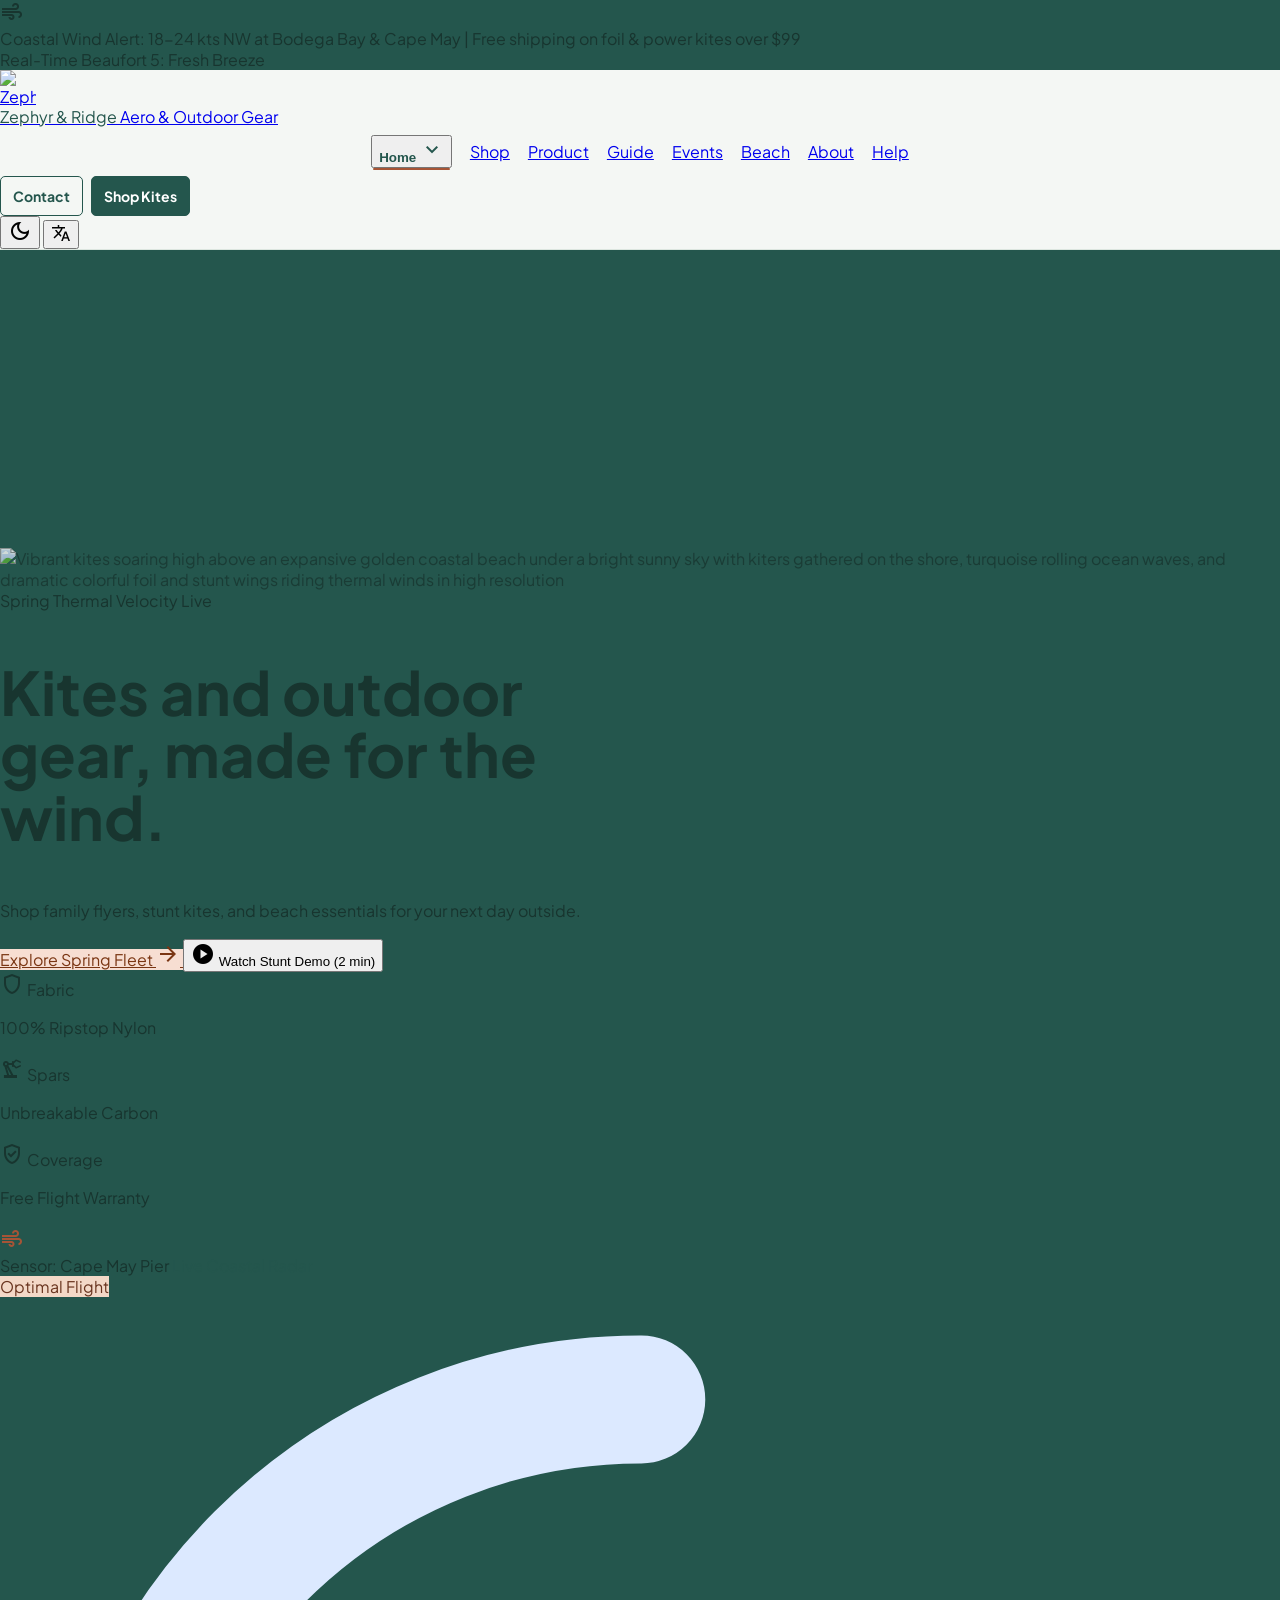
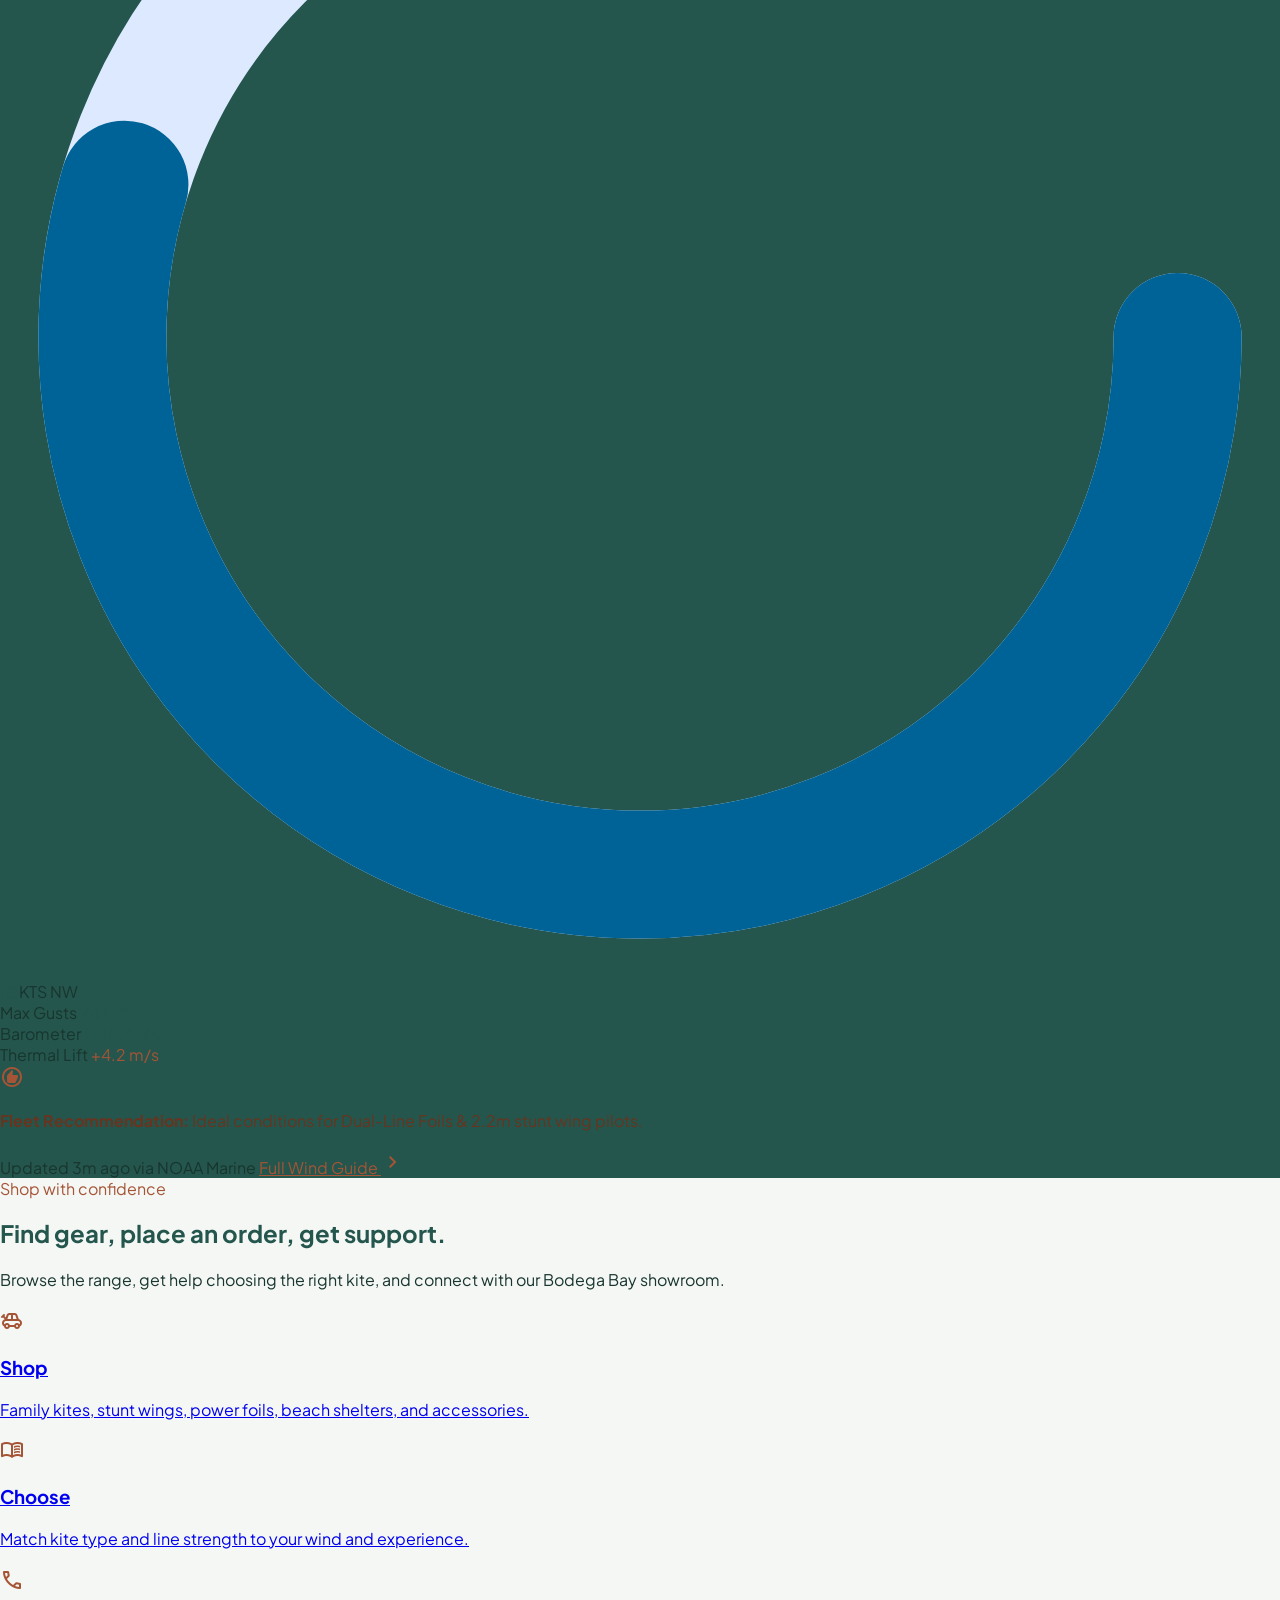
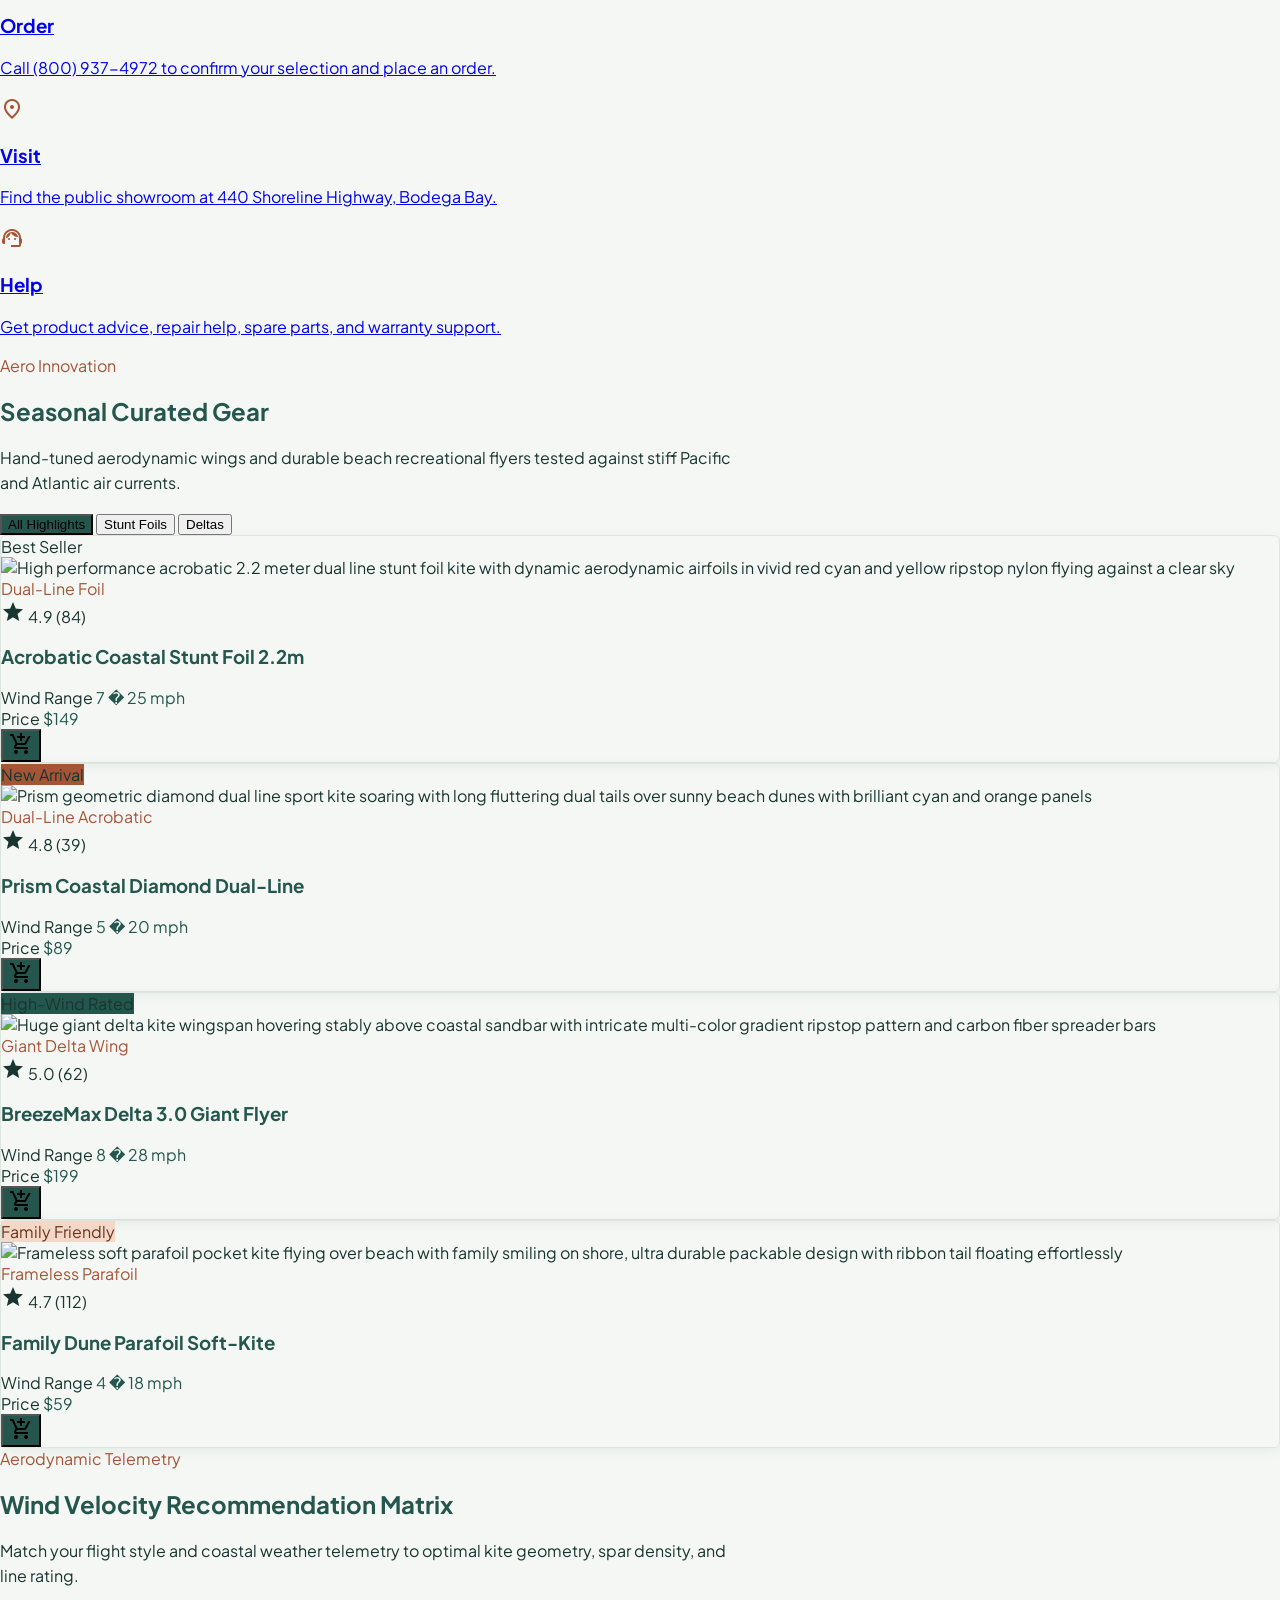
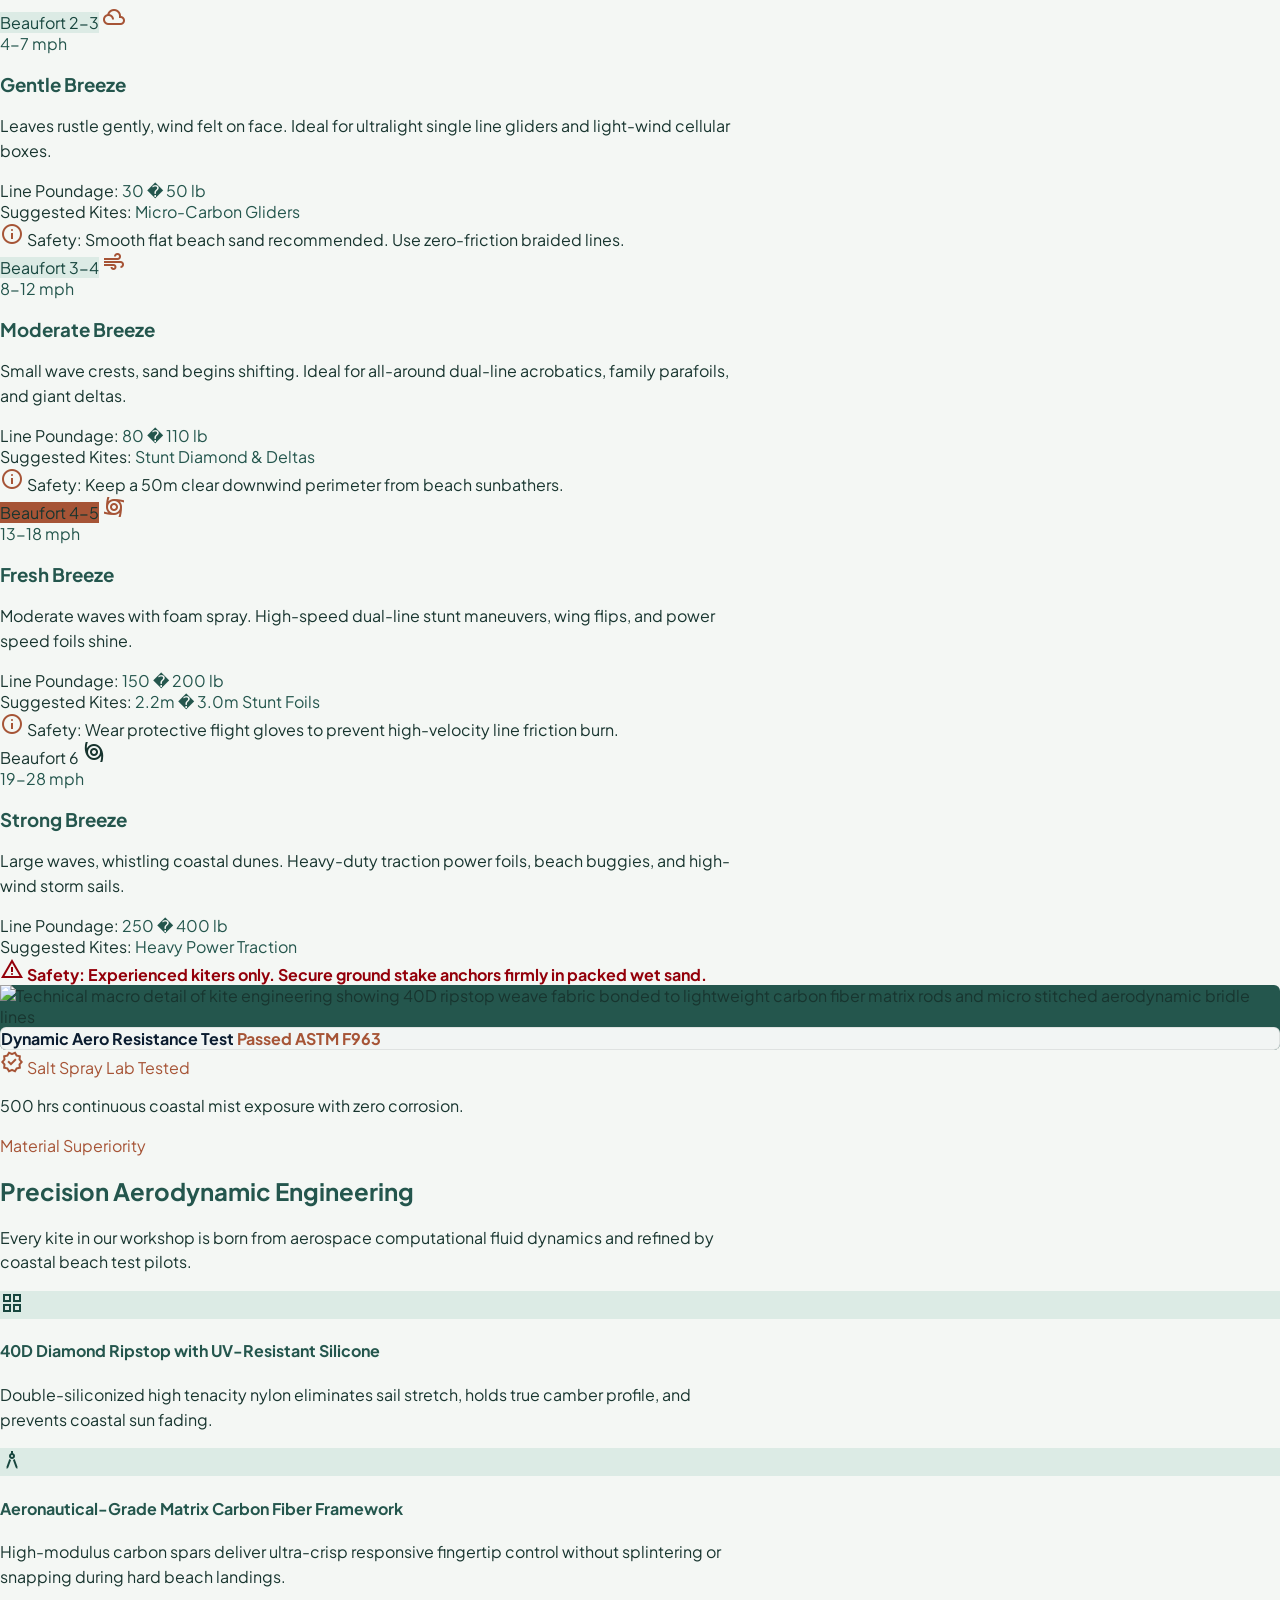
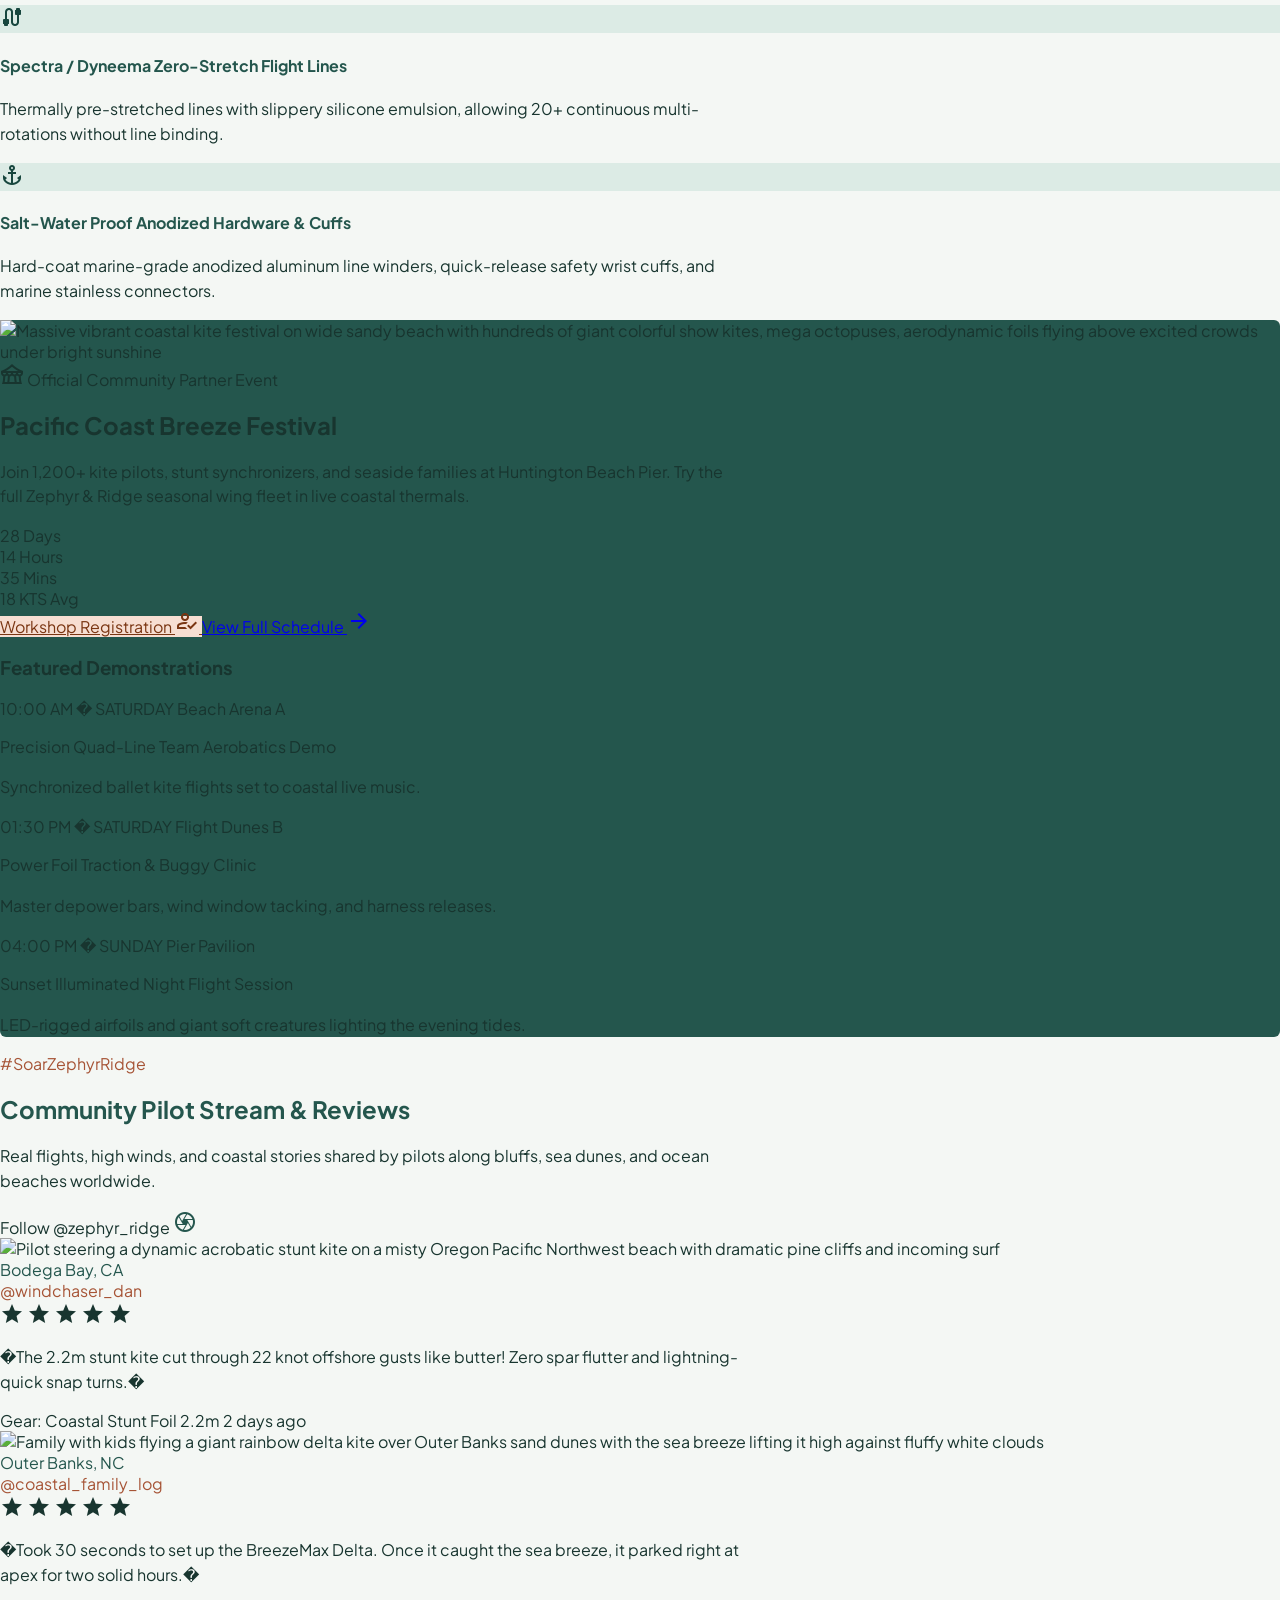
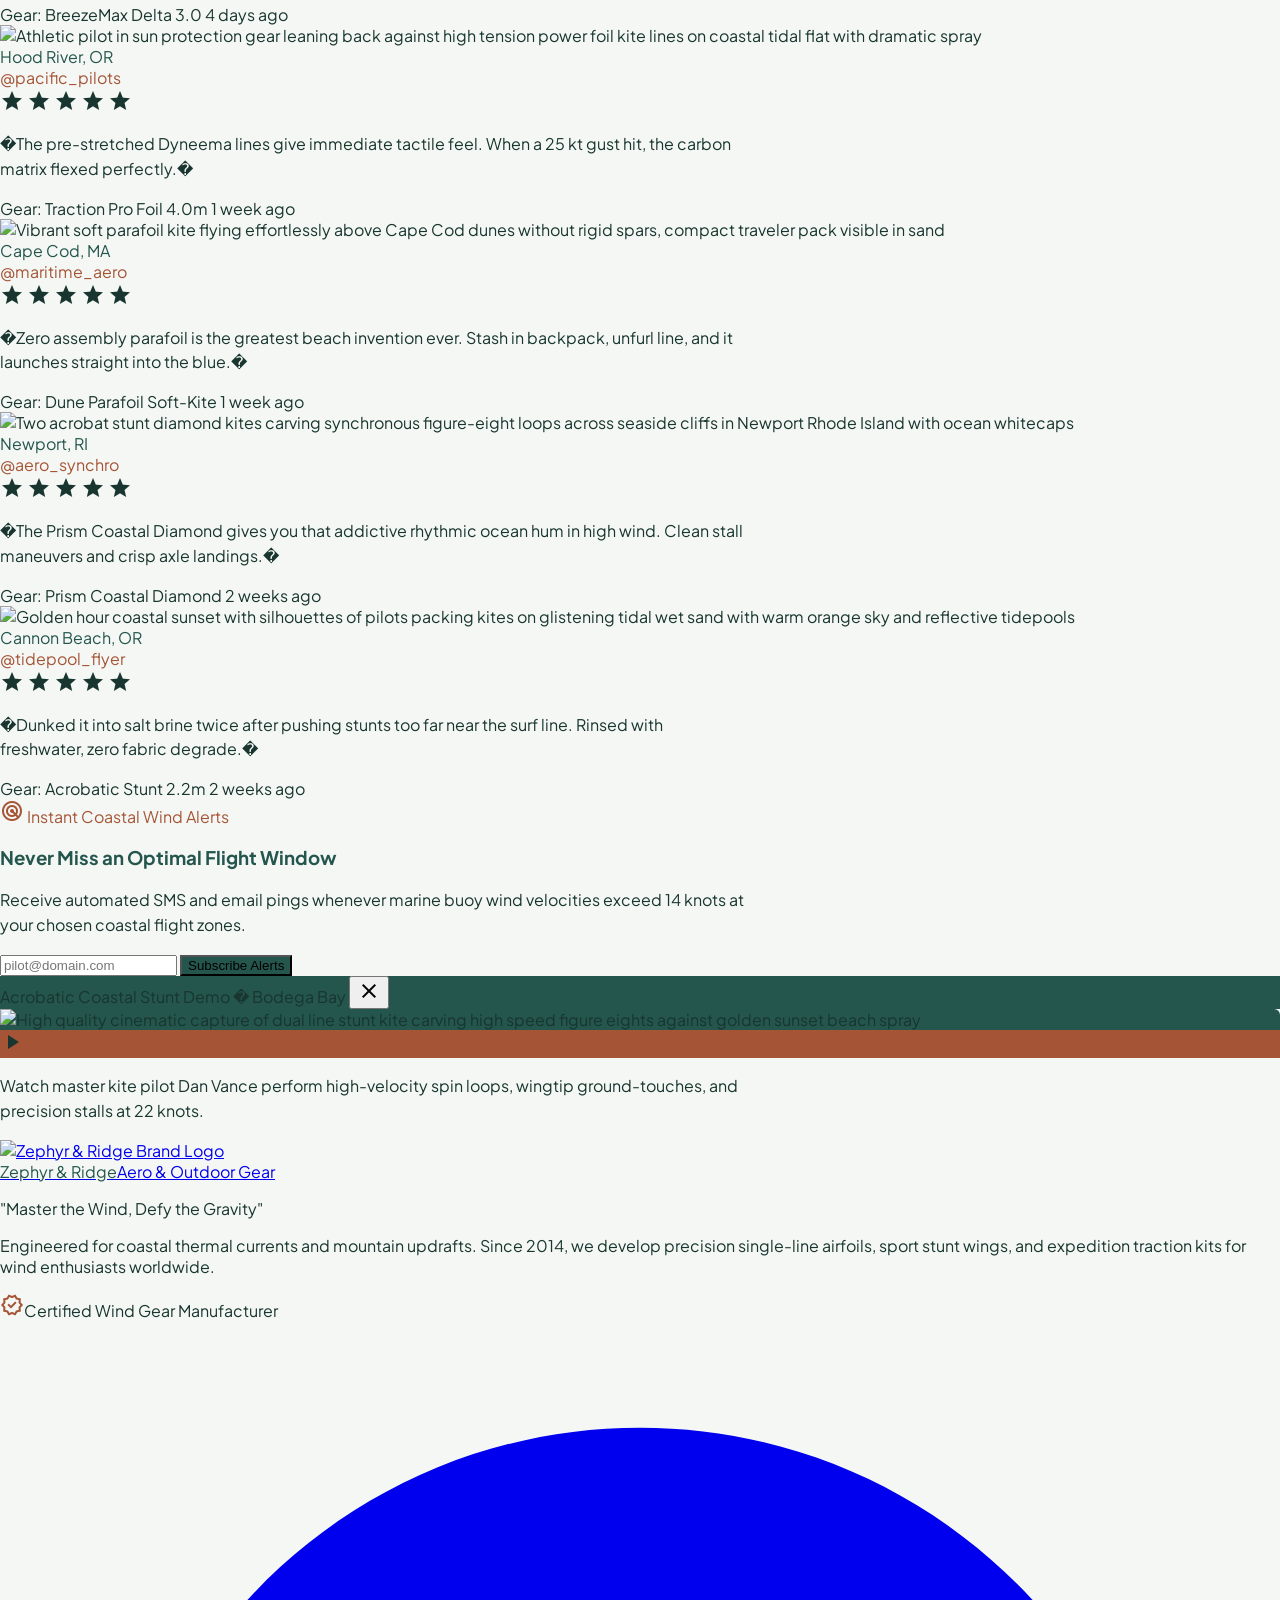
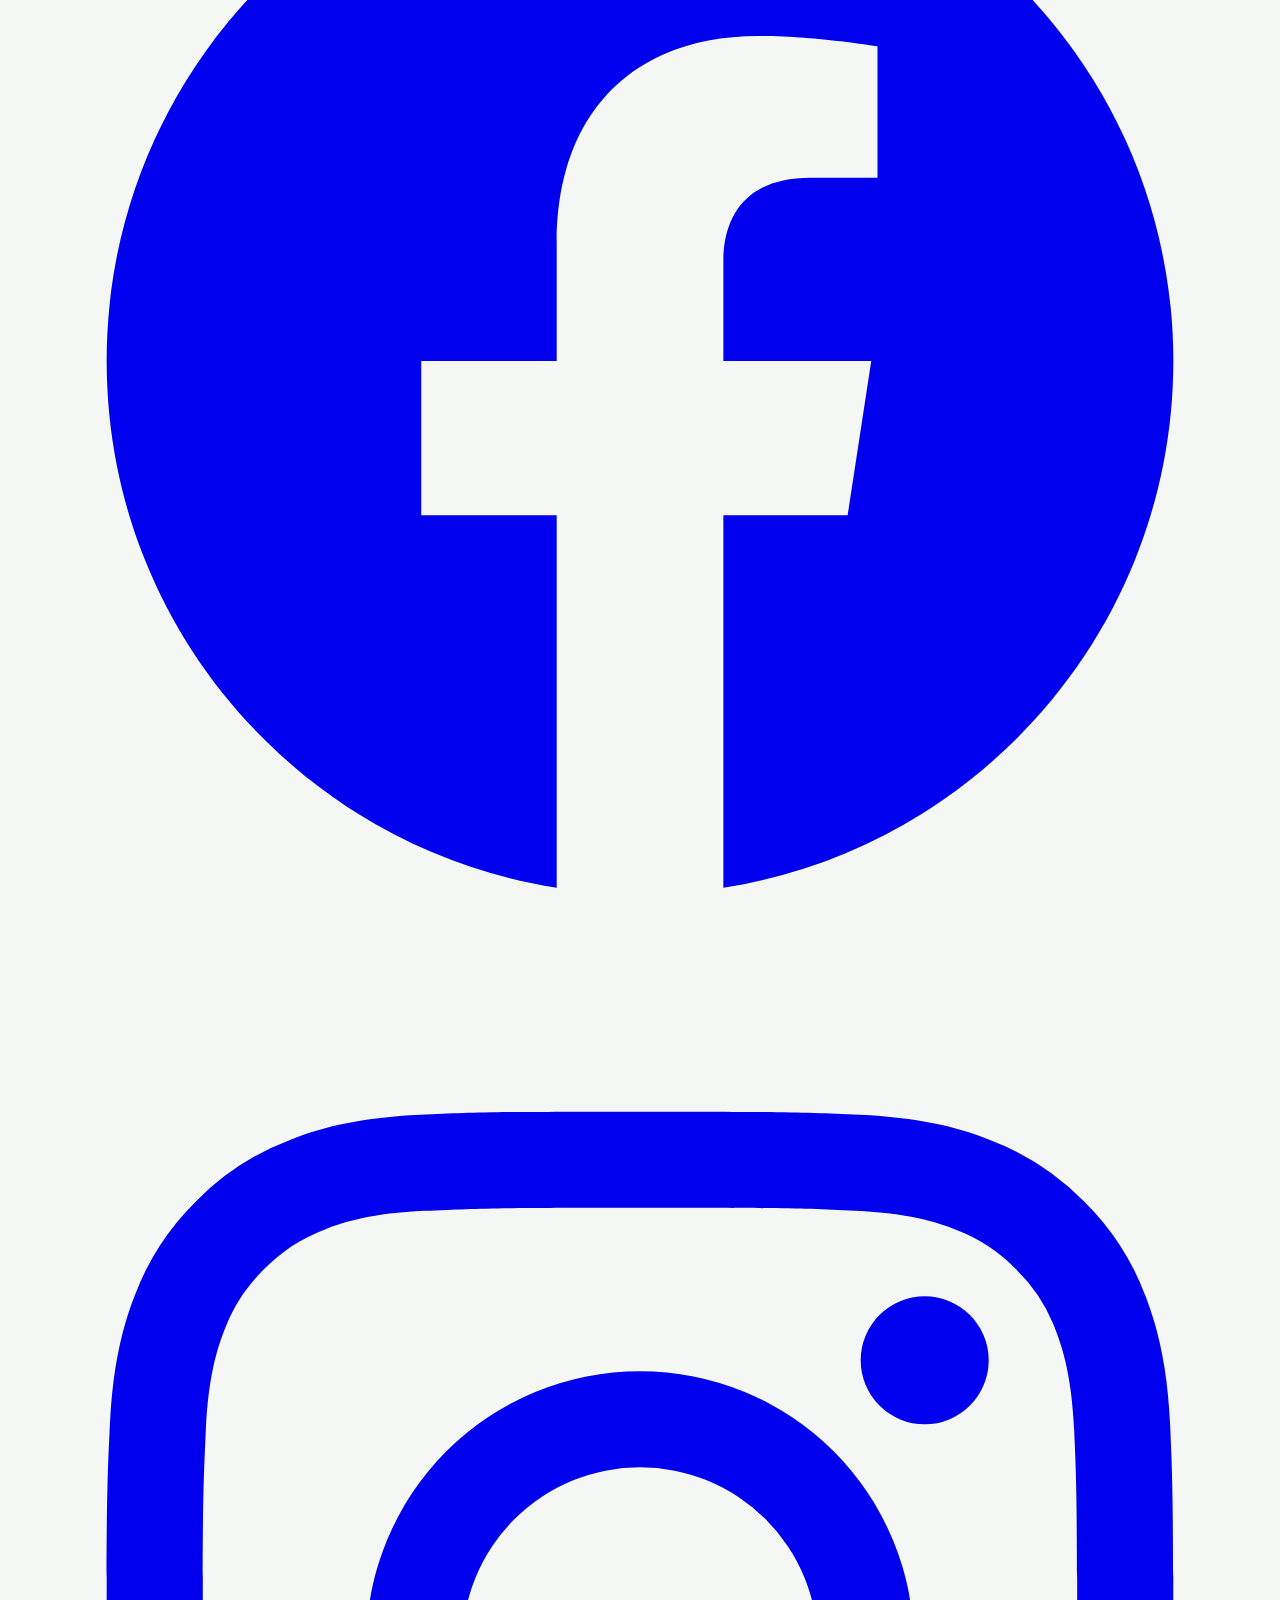
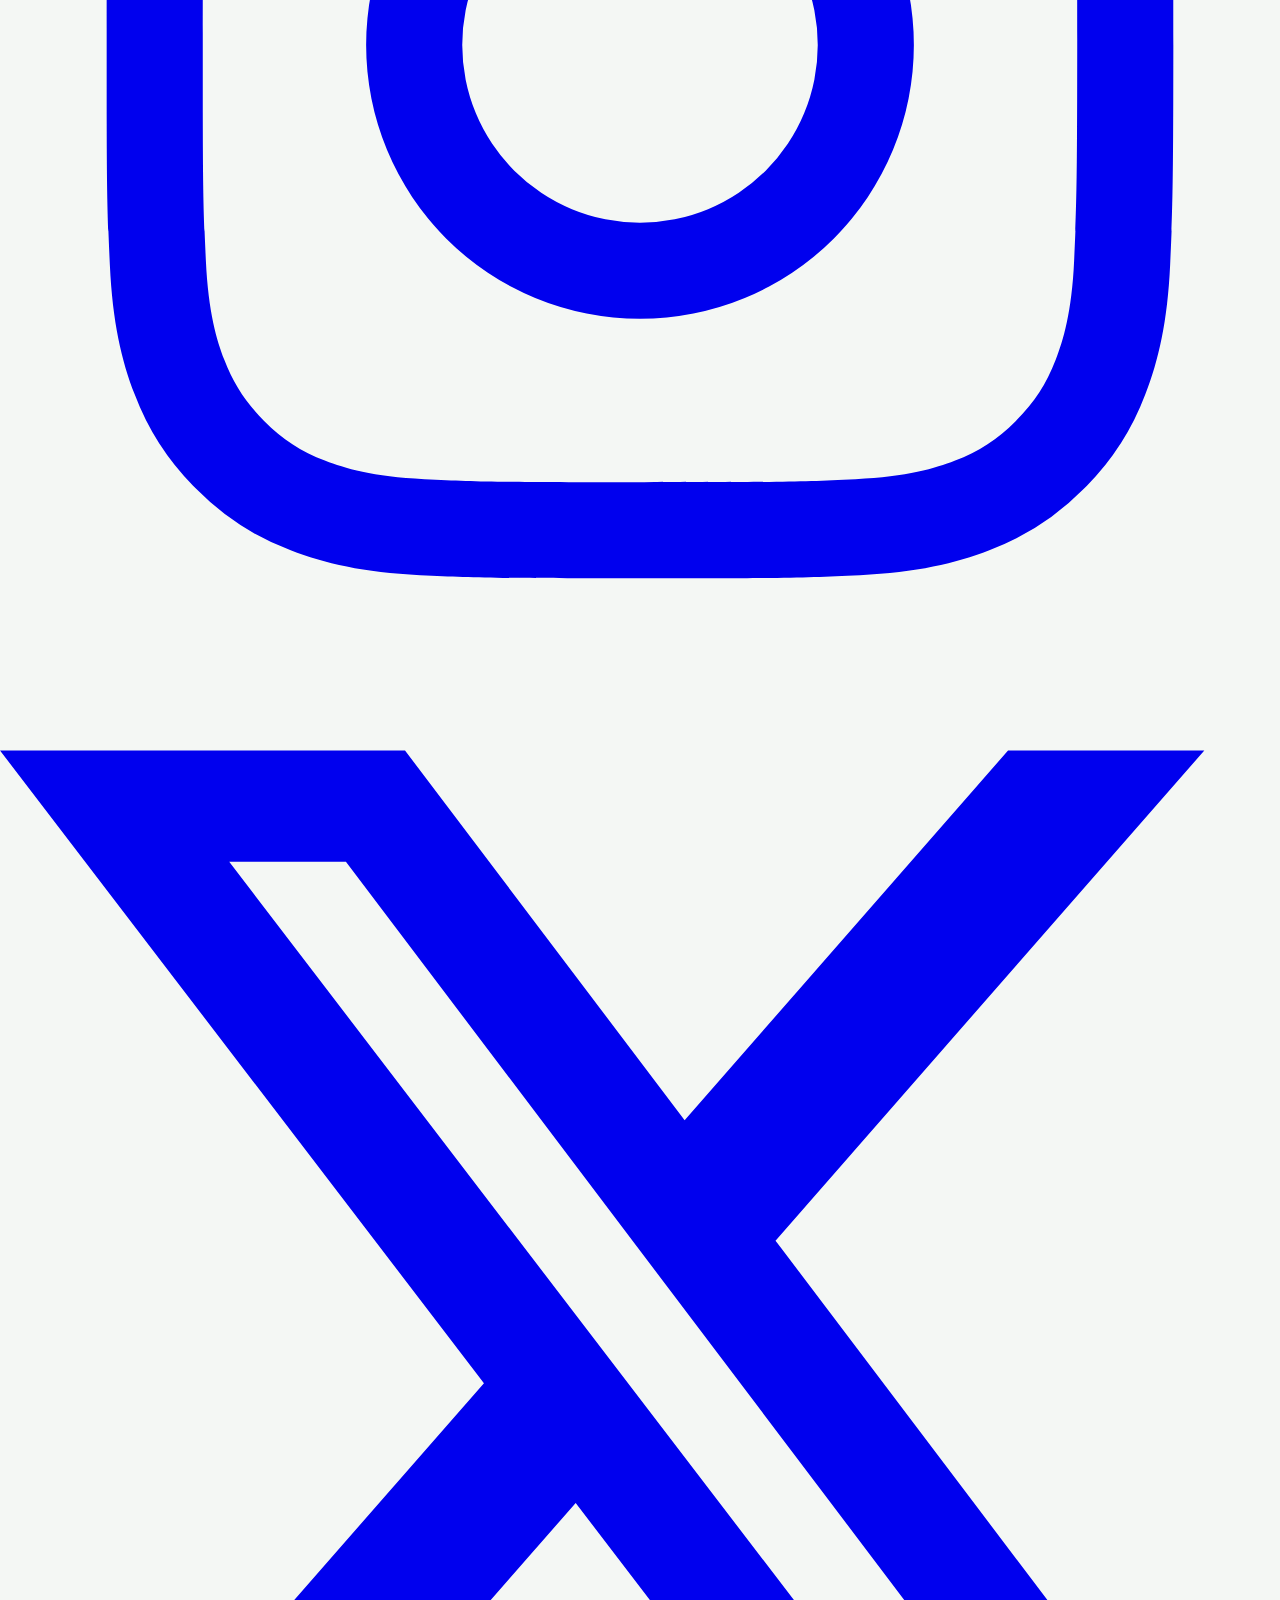
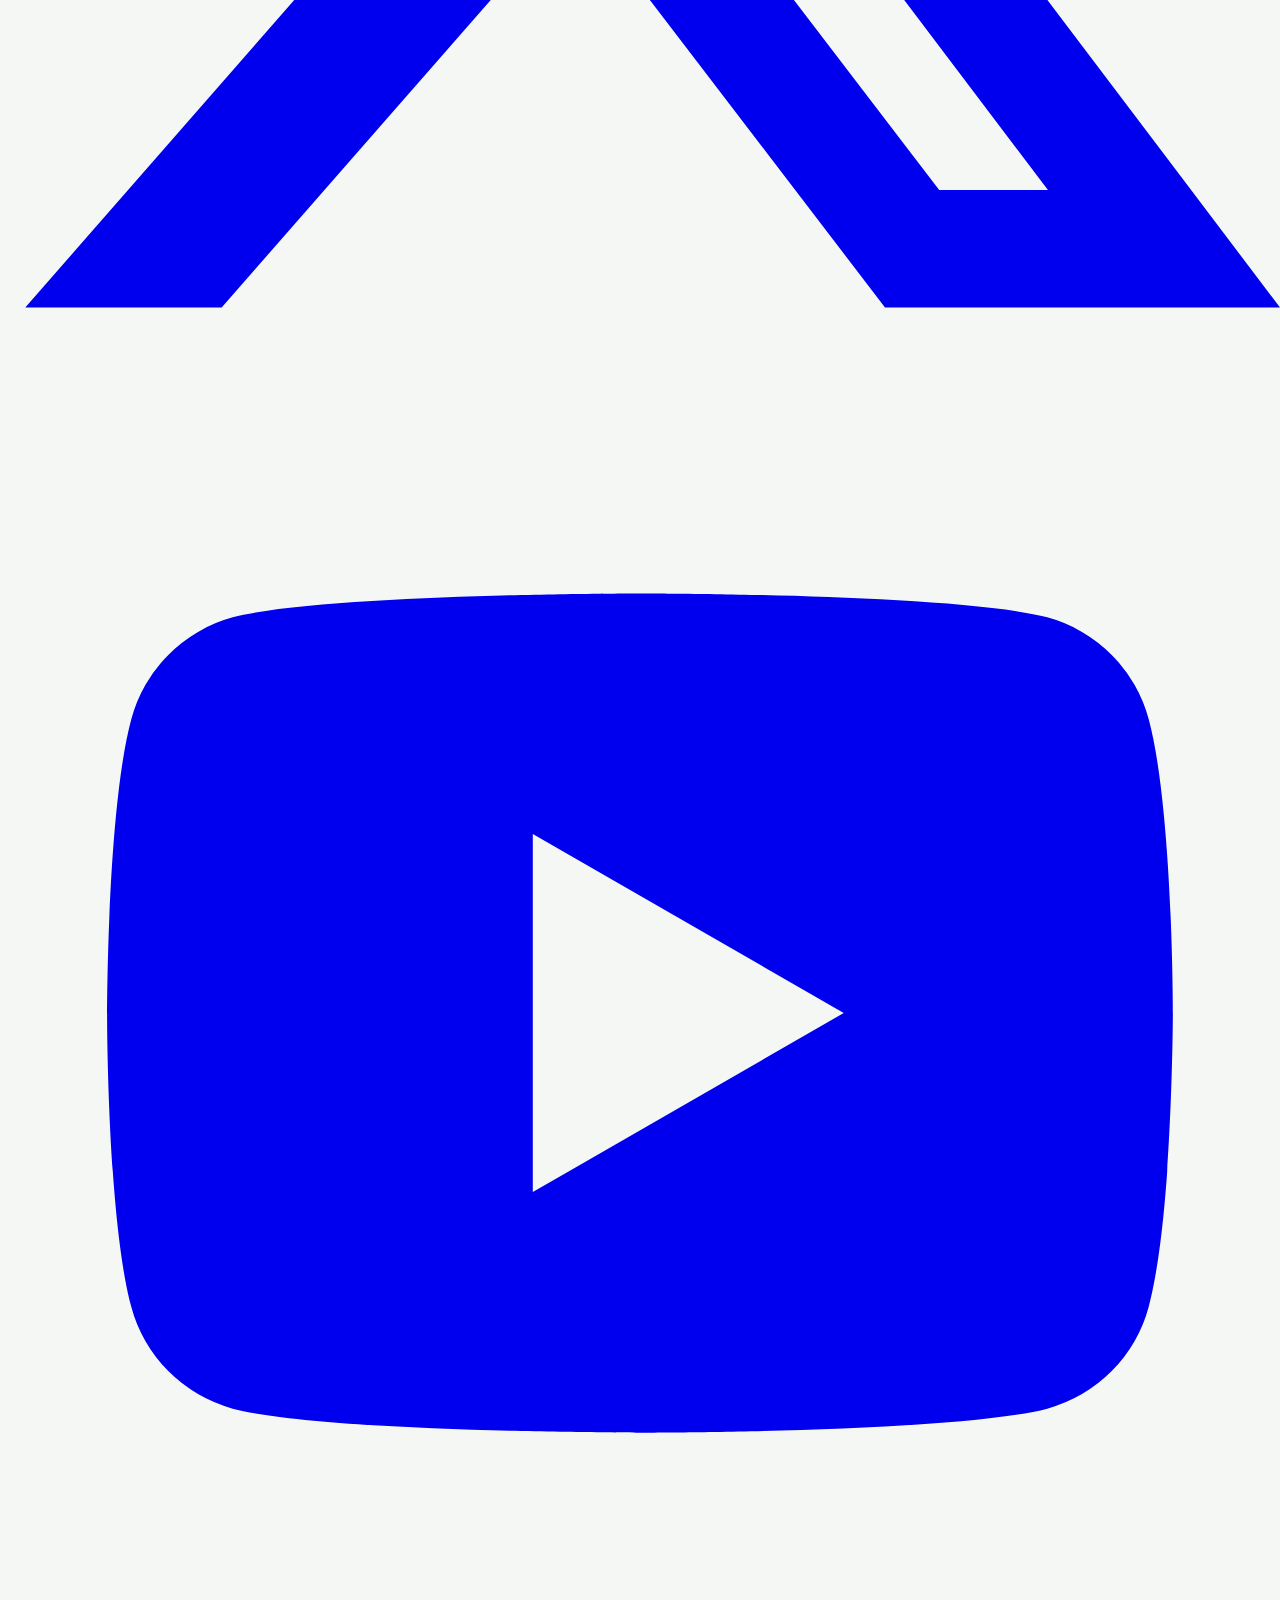
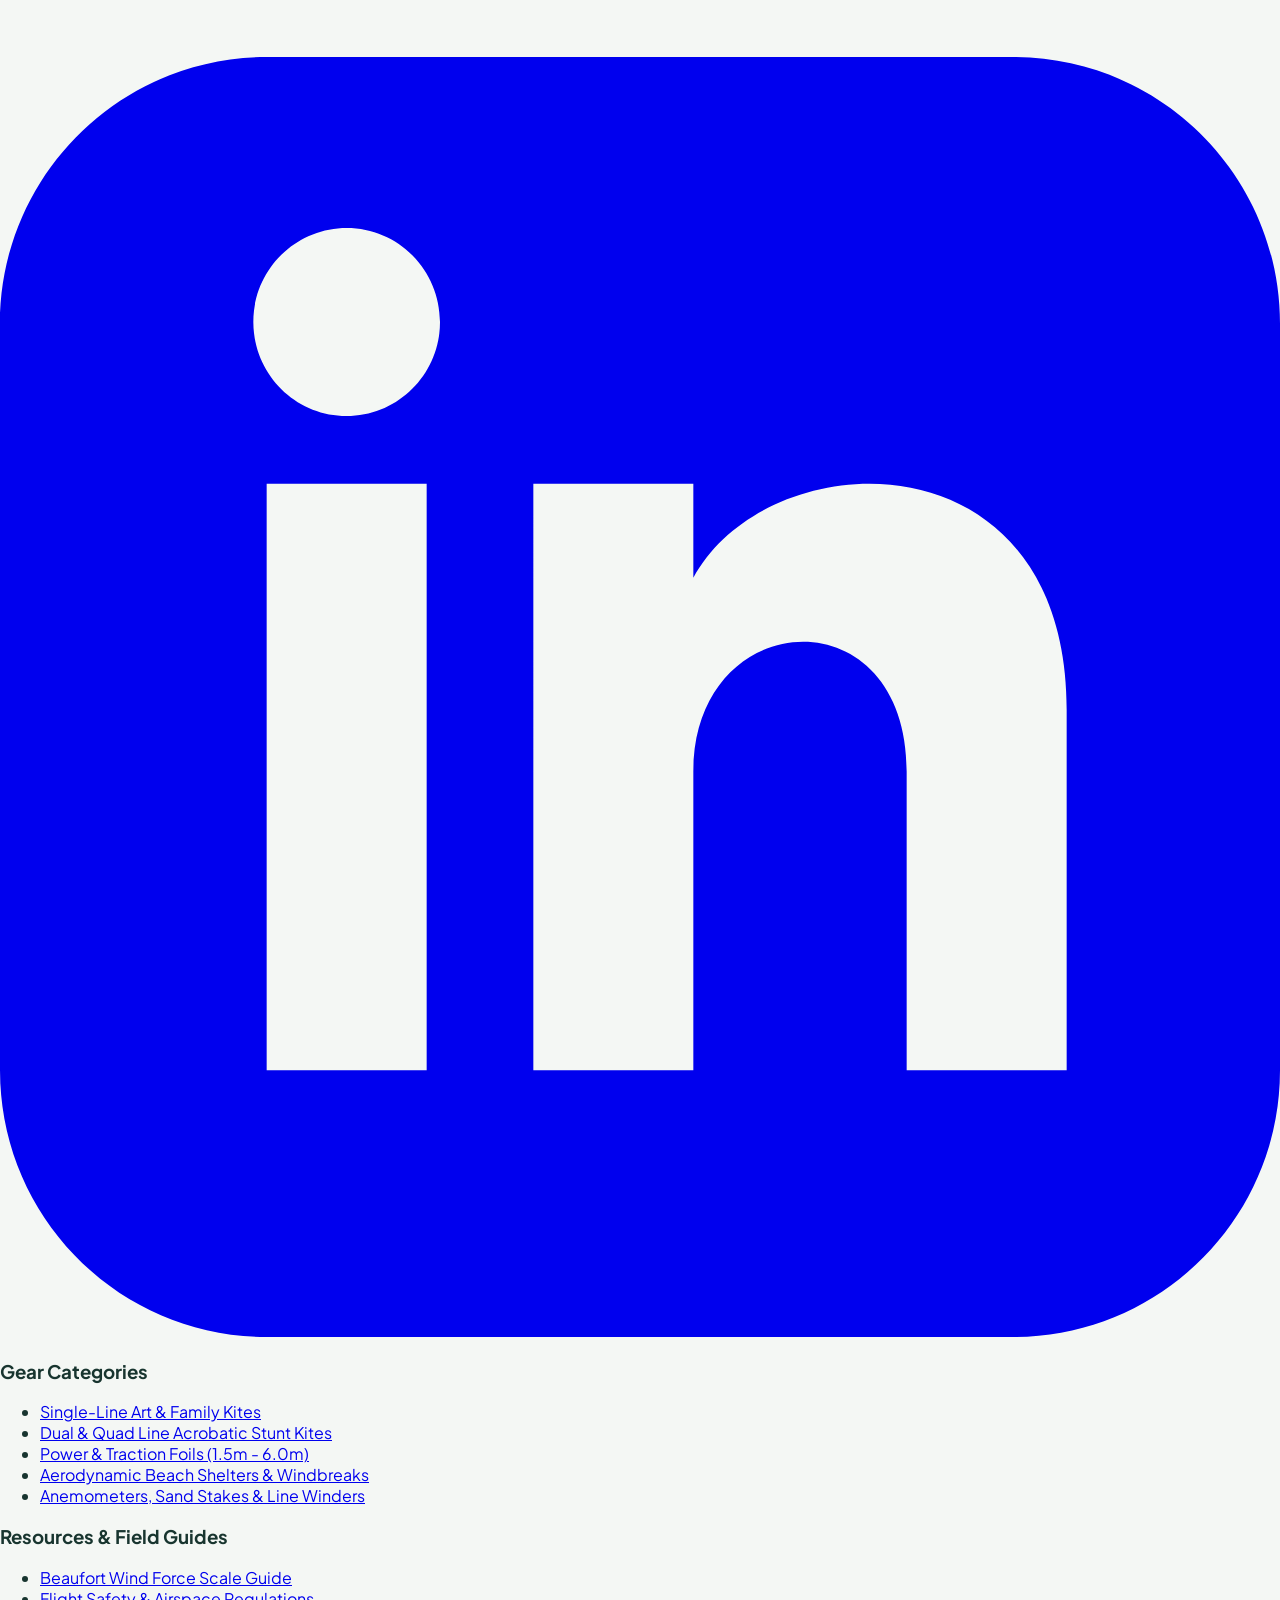
==== commit c722b42b: "feat: add about us page and integrate navigation across site" ====
--- a/index.html
+++ b/index.html
@@ -103,6 +103,7 @@
                 <a  class="text-on-surface-variant hover:text-on-surface transition-colors whitespace-nowrap shrink-0 text-sm lg:text-label-lg" data-path="buying-guide" href="buying-guide.html">Buying &amp; Wind Guide</a>
                 <a  class="text-on-surface-variant hover:text-on-surface transition-colors whitespace-nowrap shrink-0 text-sm lg:text-label-lg" data-path="events-festivals" href="events.html">Events &amp; Festivals</a>
                 <a  class="text-on-surface-variant hover:text-on-surface transition-colors whitespace-nowrap shrink-0 text-sm lg:text-label-lg" data-path="outdoor-gear" href="beach-gear.html">Outdoor &amp; Beach Gear</a>
+                <a  class="text-on-surface-variant hover:text-on-surface transition-colors whitespace-nowrap shrink-0 text-sm lg:text-label-lg" data-path="about-us" href="about.html">About Us</a>
                 <a  class="text-on-surface-variant hover:text-on-surface transition-colors whitespace-nowrap shrink-0 text-sm lg:text-label-lg" data-path="contact-support" href="contact.html">Contact &amp; Support</a>
             </nav>
             <!-- Right side buttons -->
@@ -150,6 +151,10 @@
                 <a class="flex items-center gap-3 p-3 rounded-xl hover:bg-surface-container-high text-on-surface font-medium transition-colors" href="beach-gear.html">
                     <span class="material-symbols-outlined text-secondary">beach_access</span>
                     <div><div class="font-semibold text-sm">Outdoor &amp; Beach Gear</div><div class="text-xs text-on-surface-variant">Wind socks &amp; accessories</div></div>
+                </a>
+                <a class="flex items-center gap-3 p-3 rounded-xl hover:bg-surface-container-high text-on-surface font-medium transition-colors" href="about.html">
+                    <span class="material-symbols-outlined text-secondary">groups</span>
+                    <div><div class="font-semibold text-sm">About Us</div><div class="text-xs text-on-surface-variant">Our story &amp; workshop</div></div>
                 </a>
                 <a class="flex items-center gap-3 p-3 rounded-xl hover:bg-surface-container-high text-on-surface font-medium transition-colors" href="contact.html">
                     <span class="material-symbols-outlined text-secondary">support_agent</span>
@@ -536,7 +541,7 @@
                                 <div
                                     class="relative w-full aspect-square rounded-lg overflow-hidden bg-surface-container-low">
                                     <span
-                                        class="absolute top-2 start-2 z-10 bg-primary-container text-surface-container font-label-sm text-label-sm px-2.5 py-1 rounded-full uppercase">High-Wind
+                                        class="absolute top-2 start-2 z-10 bg-primary text-on-primary font-label-sm text-label-sm px-2.5 py-1 rounded-full uppercase">High-Wind
                                         Rated</span>
                                     <img class="w-full h-full object-cover group-hover:scale-105 transition-transform duration-500"
                                         data-alt="Huge giant delta kite wingspan hovering stably above coastal sandbar with intricate multi-color gradient ripstop pattern and carbon fiber spreader bars"
@@ -1409,7 +1414,7 @@
             })();
         </script>
     </main>
-    <footer class="w-full bg-surface-container-low text-on-surface mt-space-xl"><div class="max-w-[1440px] mx-auto px-space-md lg:px-margin-desktop py-space-lg"><div class="grid grid-cols-1 md:grid-cols-2 lg:grid-cols-4 gap-gutter-desktop"><div class="space-y-space-md"><a href="index.html" class="flex items-center gap-space-sm hover:opacity-80 transition-opacity"><img alt="Zephyr &amp; Ridge Brand Logo" class="h-7 w-auto object-contain" src="https://lh3.googleusercontent.com/aida-public/[base64]"/><span class="font-headline-sm text-headline-sm uppercase tracking-tight text-primary">Zephyr &amp; Ridge</span></a><p class="font-body-sm text-body-sm italic text-on-surface-variant pt-2">"Master the Wind, Defy the Gravity"</p><p class="font-body-sm text-body-sm text-on-surface-variant leading-relaxed">Engineered for coastal thermal currents and mountain updrafts. Since 2014, we develop precision single-line airfoils, sport stunt wings, and expedition traction kits for wind enthusiasts worldwide.</p><div class="flex items-center gap-space-sm pt-space-xs"><span class="material-symbols-outlined text-secondary text-base">verified</span><span class="font-label-sm text-label-sm text-on-surface-variant">Certified Wind Gear Manufacturer</span></div><div class="flex items-center gap-space-sm pt-space-md">
+    <footer class="w-full bg-surface-container-low text-on-surface mt-space-xl"><div class="max-w-[1440px] mx-auto px-space-md lg:px-margin-desktop py-space-lg"><div class="grid grid-cols-1 md:grid-cols-2 lg:grid-cols-4 gap-gutter-desktop"><div class="space-y-space-md"><a href="index.html" class="flex items-center gap-space-sm hover:opacity-80 transition-opacity"><img alt="Zephyr &amp; Ridge Brand Logo" class="h-8 w-auto object-contain" src="https://lh3.googleusercontent.com/aida-public/[base64]"/><div class="flex flex-col"><span class="font-headline-sm text-headline-sm uppercase tracking-tight text-primary leading-none">Zephyr &amp; Ridge</span><span class="font-label-sm text-label-sm tracking-wider uppercase text-on-surface-variant">Aero &amp; Outdoor Gear</span></div></a><p class="font-body-sm text-body-sm italic text-on-surface-variant pt-2">"Master the Wind, Defy the Gravity"</p><p class="font-body-sm text-body-sm text-on-surface-variant leading-relaxed">Engineered for coastal thermal currents and mountain updrafts. Since 2014, we develop precision single-line airfoils, sport stunt wings, and expedition traction kits for wind enthusiasts worldwide.</p><div class="flex items-center gap-space-sm pt-space-xs"><span class="material-symbols-outlined text-secondary text-base">verified</span><span class="font-label-sm text-label-sm text-on-surface-variant">Certified Wind Gear Manufacturer</span></div><div class="flex items-center gap-space-sm pt-space-md">
   <a href="#" class="text-on-surface-variant hover:text-secondary transition-colors" aria-label="Facebook">
     <svg class="w-5 h-5" fill="currentColor" viewBox="0 0 24 24" aria-hidden="true"><path fill-rule="evenodd" d="M22 12c0-5.523-4.477-10-10-10S2 6.477 2 12c0 4.991 3.657 9.128 8.438 9.878v-6.987h-2.54V12h2.54V9.797c0-2.506 1.492-3.89 3.777-3.89 1.094 0 2.238.195 2.238.195v2.46h-1.26c-1.243 0-1.63.771-1.63 1.562V12h2.773l-.443 2.89h-2.33v6.988C18.343 21.128 22 16.991 22 12z" clip-rule="evenodd" /></svg>
   </a>
@@ -1422,7 +1427,7 @@
   </a>
   <a href="#" class="text-on-surface-variant hover:text-secondary transition-colors" aria-label="LinkedIn">
     <svg class="w-5 h-5" fill="currentColor" viewBox="0 0 24 24" aria-hidden="true"><path fill-rule="evenodd" d="M19 0h-14c-2.761 0-5 2.239-5 5v14c0 2.761 2.239 5 5 5h14c2.762 0 5-2.239 5-5v-14c0-2.761-2.238-5-5-5zm-11 19h-3v-11h3v11zm-1.5-12.268c-.966 0-1.75-.79-1.75-1.764s.784-1.764 1.75-1.764 1.75.79 1.75 1.764-.783 1.764-1.75 1.764zm13.5 12.268h-3v-5.604c0-3.368-4-3.113-4 0v5.604h-3v-11h3v1.765c1.396-2.586 7-2.777 7 2.476v6.759z" clip-rule="evenodd" /></svg>
-  </a></div></div><div class="space-y-space-sm"><h3 class="font-headline-sm text-headline-sm text-on-surface">Gear Categories</h3><ul class="space-y-space-xs font-body-sm text-body-sm text-on-surface-variant"><li><a class="hover:text-secondary transition-colors" data-path="products-catalog" href="#">Single-Line Art &amp; Family Kites</a></li><li><a class="hover:text-secondary transition-colors" data-path="products-catalog" href="#">Dual &amp; Quad Line Acrobatic Stunt Kites</a></li><li><a class="hover:text-secondary transition-colors" data-path="products-catalog" href="#">Power &amp; Traction Foils (1.5m - 6.0m)</a></li><li><a class="hover:text-secondary transition-colors" data-path="outdoor-gear" href="#">Aerodynamic Beach Shelters &amp; Windbreaks</a></li><li><a class="hover:text-secondary transition-colors" data-path="outdoor-gear" href="#">Anemometers, Sand Stakes &amp; Line Winders</a></li></ul></div><div class="space-y-space-sm"><h3 class="font-headline-sm text-headline-sm text-on-surface">Resources &amp; Field Guides</h3><ul class="space-y-space-xs font-body-sm text-body-sm text-on-surface-variant"><li><a class="hover:text-secondary transition-colors" data-path="buying-guide" href="#">Beaufort Wind Force Scale Guide</a></li><li><a class="hover:text-secondary transition-colors" data-path="buying-guide" href="#">Flight Safety &amp; Airspace Regulations</a></li><li><a class="hover:text-secondary transition-colors" data-path="events-festivals" href="#">Local Beach Wind Telemetry Map</a></li><li><a class="hover:text-secondary transition-colors" data-path="events-festivals" href="#">Submit a Coastal Kite Festival</a></li><li><a class="hover:text-secondary transition-colors" data-path="contact-support" href="#">Affiliate Pilot Ambassador Program</a></li></ul></div><div class="space-y-space-sm"><h3 class="font-headline-sm text-headline-sm text-on-surface">Live Wind Alert &amp; Newsletter</h3><p class="font-body-sm text-body-sm text-on-surface-variant">Receive regional wind forecasts and early access to limited edition seasonal aerodynamic runs.</p><form class="space-y-space-xs"><input class="w-full px-space-md py-2.5 rounded-lg bg-surface-container-lowest text-on-surface font-body-sm text-body-sm focus:outline-none focus:ring-2 focus:ring-secondary" placeholder="pilot@zephyroridge.com" type="email"/><div class="flex items-center gap-space-xs"><select class="px-space-sm py-2 rounded-lg bg-surface-container-lowest text-on-surface font-label-md text-label-md focus:outline-none"><option>Threshold: 15+ kts</option><option>Threshold: 20+ kts</option><option>Threshold: 25+ kts Gale</option></select><button class="flex-1 bg-secondary text-on-secondary px-space-md py-2 rounded-lg font-label-lg text-label-lg hover:bg-secondary-container hover:text-on-secondary-container transition-colors" type="button">Subscribe</button></div><span class="font-label-sm text-label-sm text-on-surface-variant block">Zero spam. Only high-pressure thermal updates.</span></form></div></div><div class="mt-space-lg pt-space-md border-t border-outline-variant flex flex-col md:flex-row items-center justify-between gap-space-md text-on-surface-variant font-label-md text-label-md"><div class="flex items-center gap-space-md flex-wrap"><span>&copy; 2025 Zephyr &amp; Ridge Outdoor Gear Co. All rights reserved.</span><a class="hover:text-on-surface transition-colors" href="#">Privacy Policy</a><a class="hover:text-on-surface transition-colors" href="#">Terms of Service</a><a class="hover:text-on-surface transition-colors" href="#">Flight Warranty</a></div><div class="flex items-center gap-space-md"><span>Currency: <strong>USD ($)</strong></span><div class="flex items-center gap-space-xs font-label-sm text-label-sm uppercase tracking-wider"><span>VISA</span><span>MC</span><span>AMEX</span><span>APPLE PAY</span></div></div></div></div></footer>
+  </a></div></div><div class="space-y-space-sm"><h3 class="font-headline-sm text-headline-sm text-on-surface">Gear Categories</h3><ul class="space-y-space-xs font-body-sm text-body-sm text-on-surface-variant"><li><a class="hover:text-secondary transition-colors" data-path="products-catalog" href="#">Single-Line Art &amp; Family Kites</a></li><li><a class="hover:text-secondary transition-colors" data-path="products-catalog" href="#">Dual &amp; Quad Line Acrobatic Stunt Kites</a></li><li><a class="hover:text-secondary transition-colors" data-path="products-catalog" href="#">Power &amp; Traction Foils (1.5m - 6.0m)</a></li><li><a class="hover:text-secondary transition-colors" data-path="outdoor-gear" href="#">Aerodynamic Beach Shelters &amp; Windbreaks</a></li><li><a class="hover:text-secondary transition-colors" data-path="outdoor-gear" href="#">Anemometers, Sand Stakes &amp; Line Winders</a></li></ul></div><div class="space-y-space-sm"><h3 class="font-headline-sm text-headline-sm text-on-surface">Resources &amp; Field Guides</h3><ul class="space-y-space-xs font-body-sm text-body-sm text-on-surface-variant"><li><a class="hover:text-secondary transition-colors" data-path="buying-guide" href="#">Beaufort Wind Force Scale Guide</a></li><li><a class="hover:text-secondary transition-colors" data-path="buying-guide" href="#">Flight Safety &amp; Airspace Regulations</a></li><li><a class="hover:text-secondary transition-colors" data-path="events-festivals" href="#">Local Beach Wind Telemetry Map</a></li><li><a class="hover:text-secondary transition-colors" data-path="events-festivals" href="#">Submit a Coastal Kite Festival</a></li><li><a class="hover:text-secondary transition-colors" data-path="contact-support" href="#">Affiliate Pilot Ambassador Program</a></li></ul></div><div class="space-y-space-sm"><h3 class="font-headline-sm text-headline-sm text-on-surface">Live Wind Alert &amp; Newsletter</h3><p class="font-body-sm text-body-sm text-on-surface-variant">Receive regional wind forecasts and early access to limited edition seasonal aerodynamic runs.</p><form class="space-y-space-xs"><input class="w-full px-space-md py-2.5 rounded-lg bg-surface-container-lowest text-on-surface font-body-sm text-body-sm focus:outline-none focus:ring-2 focus:ring-secondary" placeholder="pilot@zephyroridge.com" type="email"/><div class="flex items-center gap-space-xs"><select class="px-space-sm py-2 rounded-lg bg-surface-container-lowest text-on-surface font-label-md text-label-md focus:outline-none"><option>Threshold: 15+ kts</option><option>Threshold: 20+ kts</option><option>Threshold: 25+ kts Gale</option></select><button class="flex-1 bg-secondary text-on-secondary px-space-md py-2 rounded-lg font-label-lg text-label-lg hover:bg-secondary-container hover:text-on-secondary-container transition-colors" type="button">Subscribe</button></div><span class="font-label-sm text-label-sm text-on-surface-variant block">Zero spam. Only high-pressure thermal updates.</span></form></div></div><div class="mt-space-lg pt-space-md border-t border-outline-variant flex flex-col md:flex-row items-center justify-between gap-space-md text-on-surface-variant font-label-md text-label-md"><div class="flex items-center gap-space-md flex-wrap"><span>&copy; 2025 Zephyr &amp; Ridge Outdoor Gear Co. All rights reserved.</span><a class="hover:text-on-surface transition-colors" href="about.html">About Us</a><a class="hover:text-on-surface transition-colors" href="#">Privacy Policy</a><a class="hover:text-on-surface transition-colors" href="#">Terms of Service</a><a class="hover:text-on-surface transition-colors" href="#">Flight Warranty</a></div><div class="flex items-center gap-space-md"><span>Currency: <strong>USD ($)</strong></span><div class="flex items-center gap-space-xs font-label-sm text-label-sm uppercase tracking-wider"><span>VISA</span><span>MC</span><span>AMEX</span><span>APPLE PAY</span></div></div></div></div></footer>
 <script src="assets/site-global.js?v=1790498407600"></script>
 </body>
 
